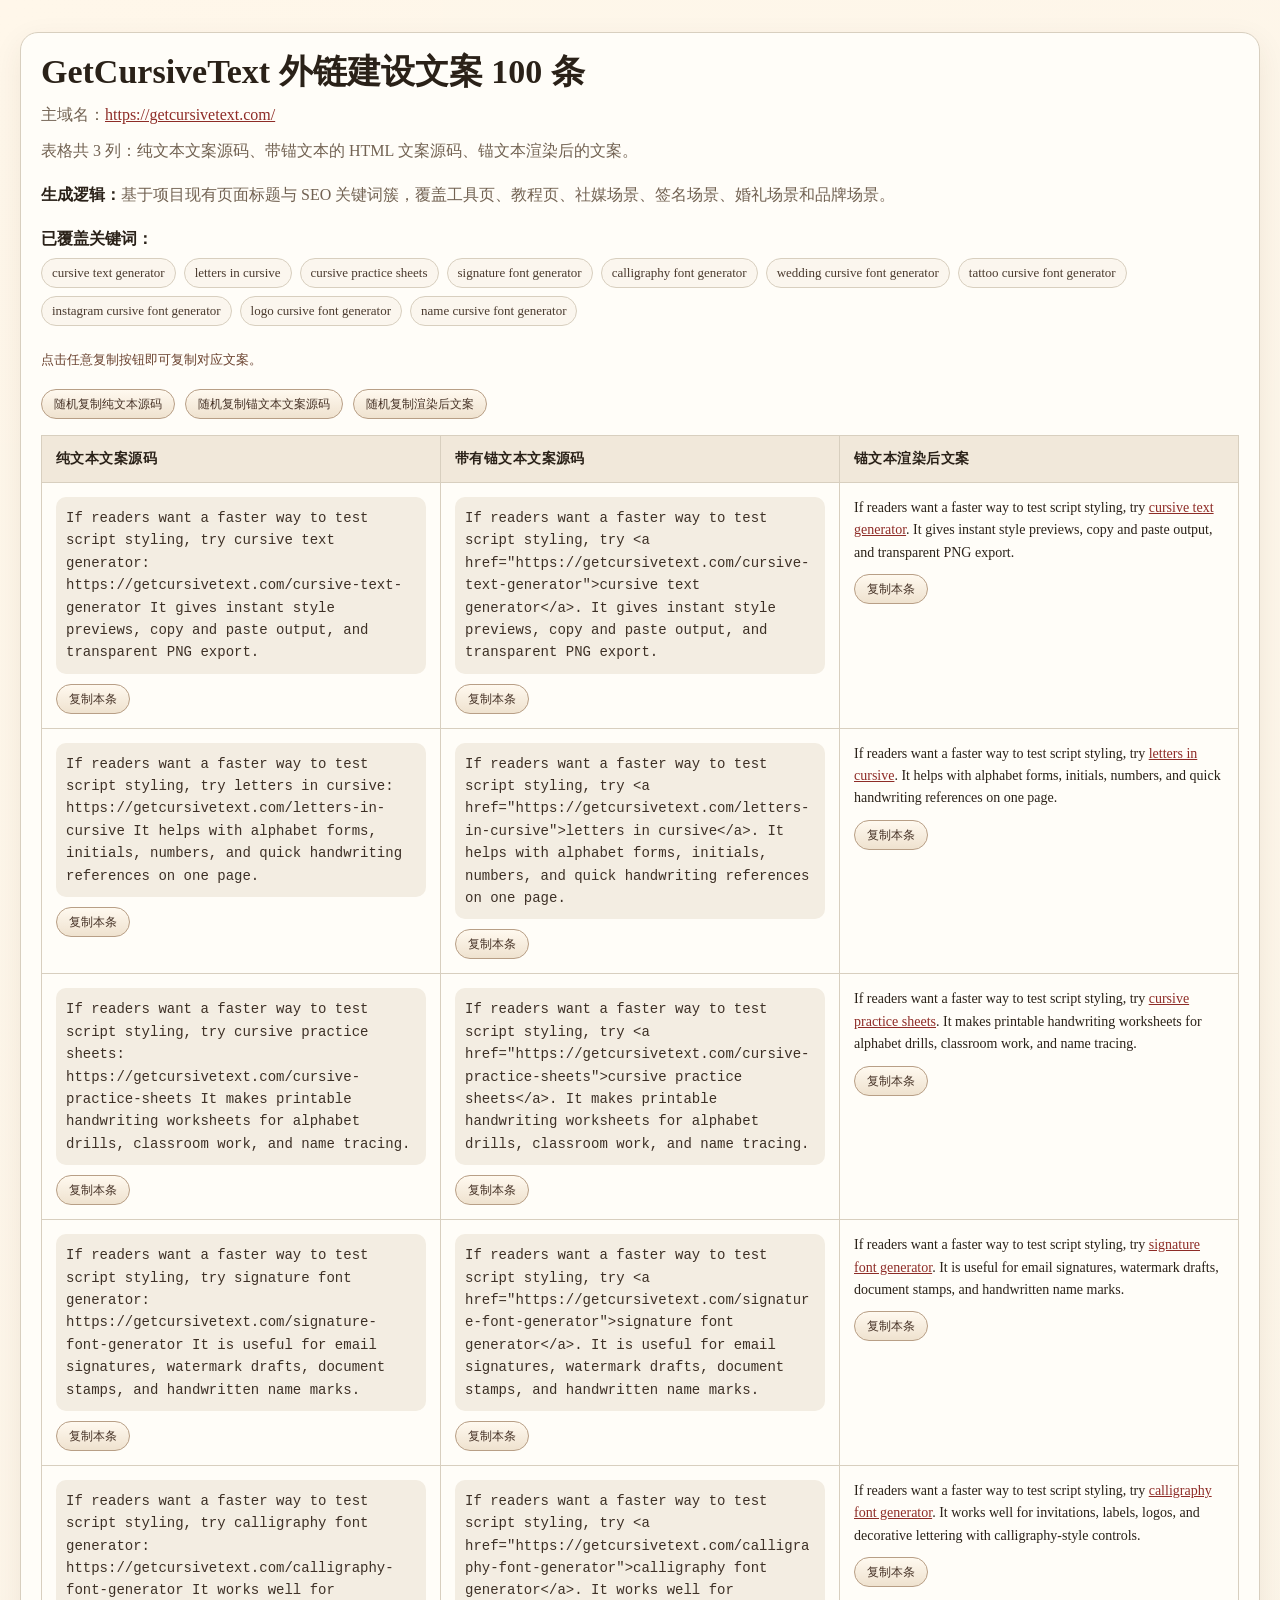
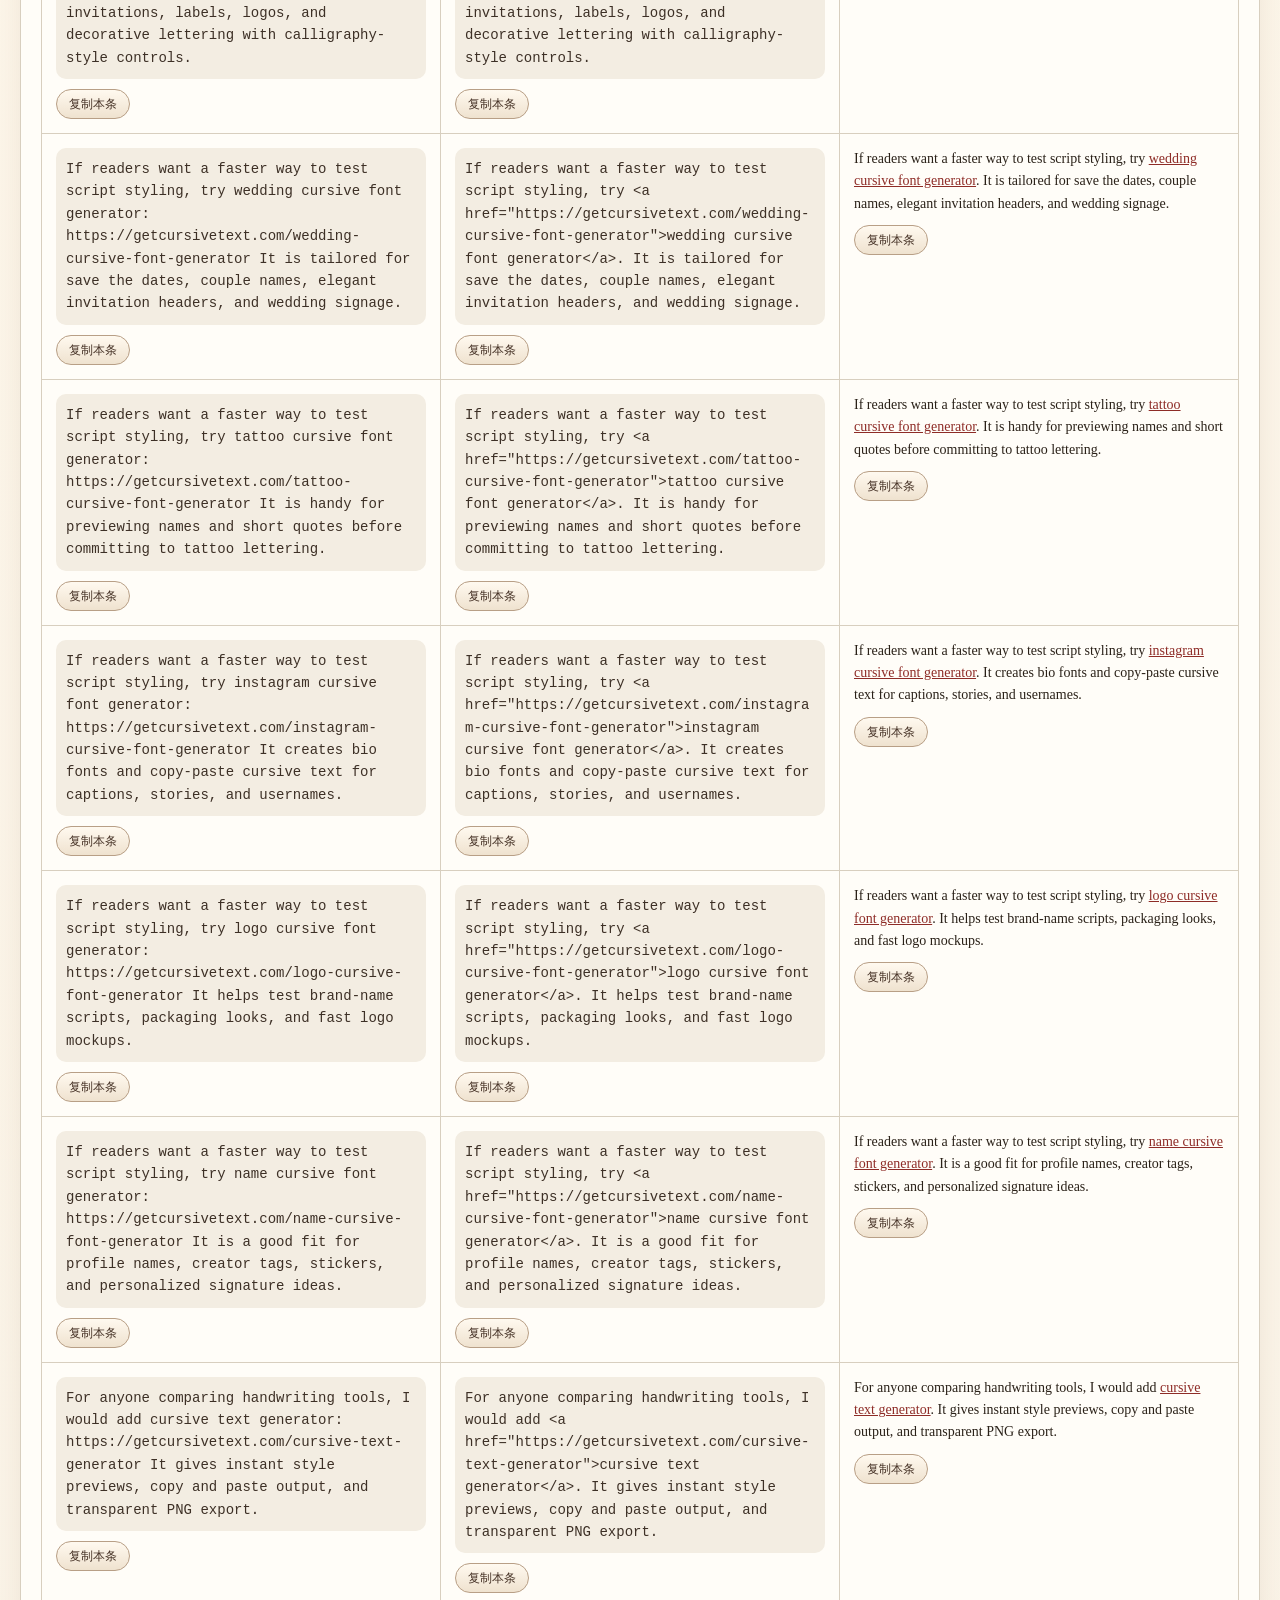
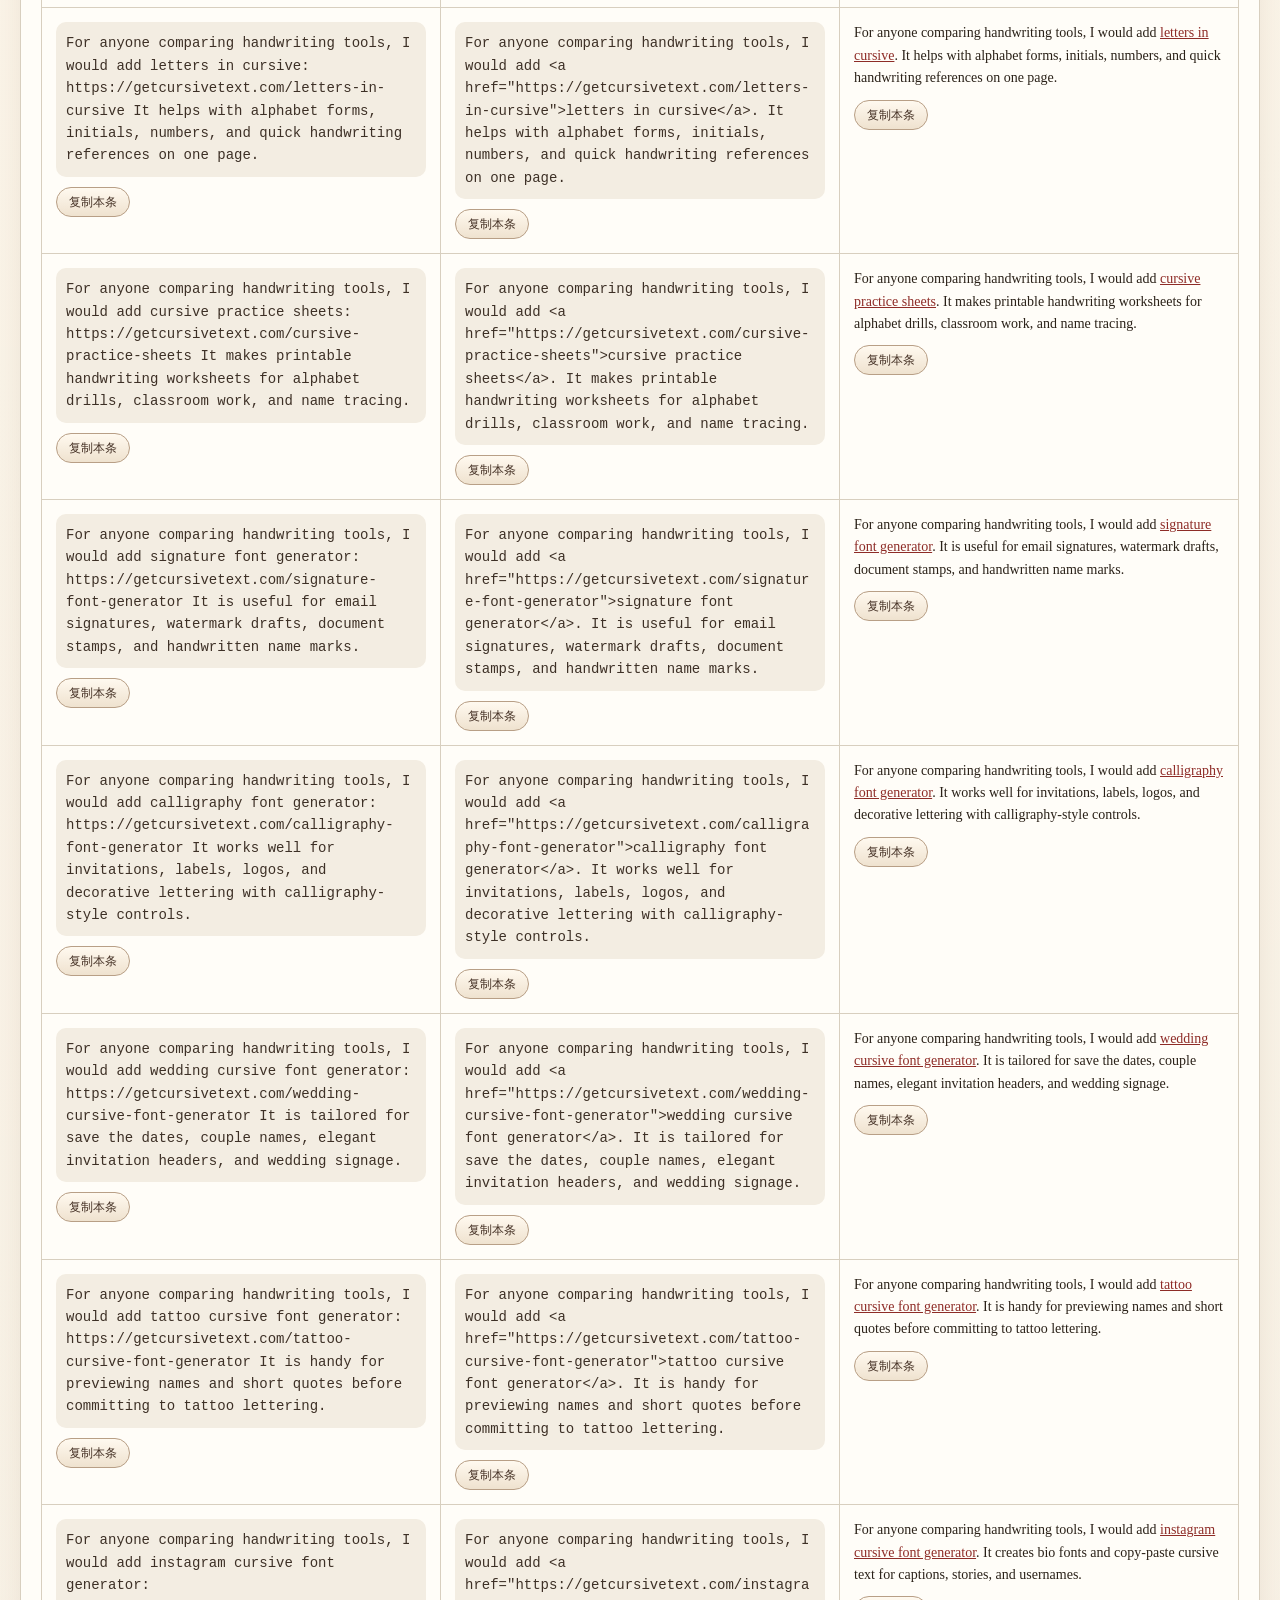
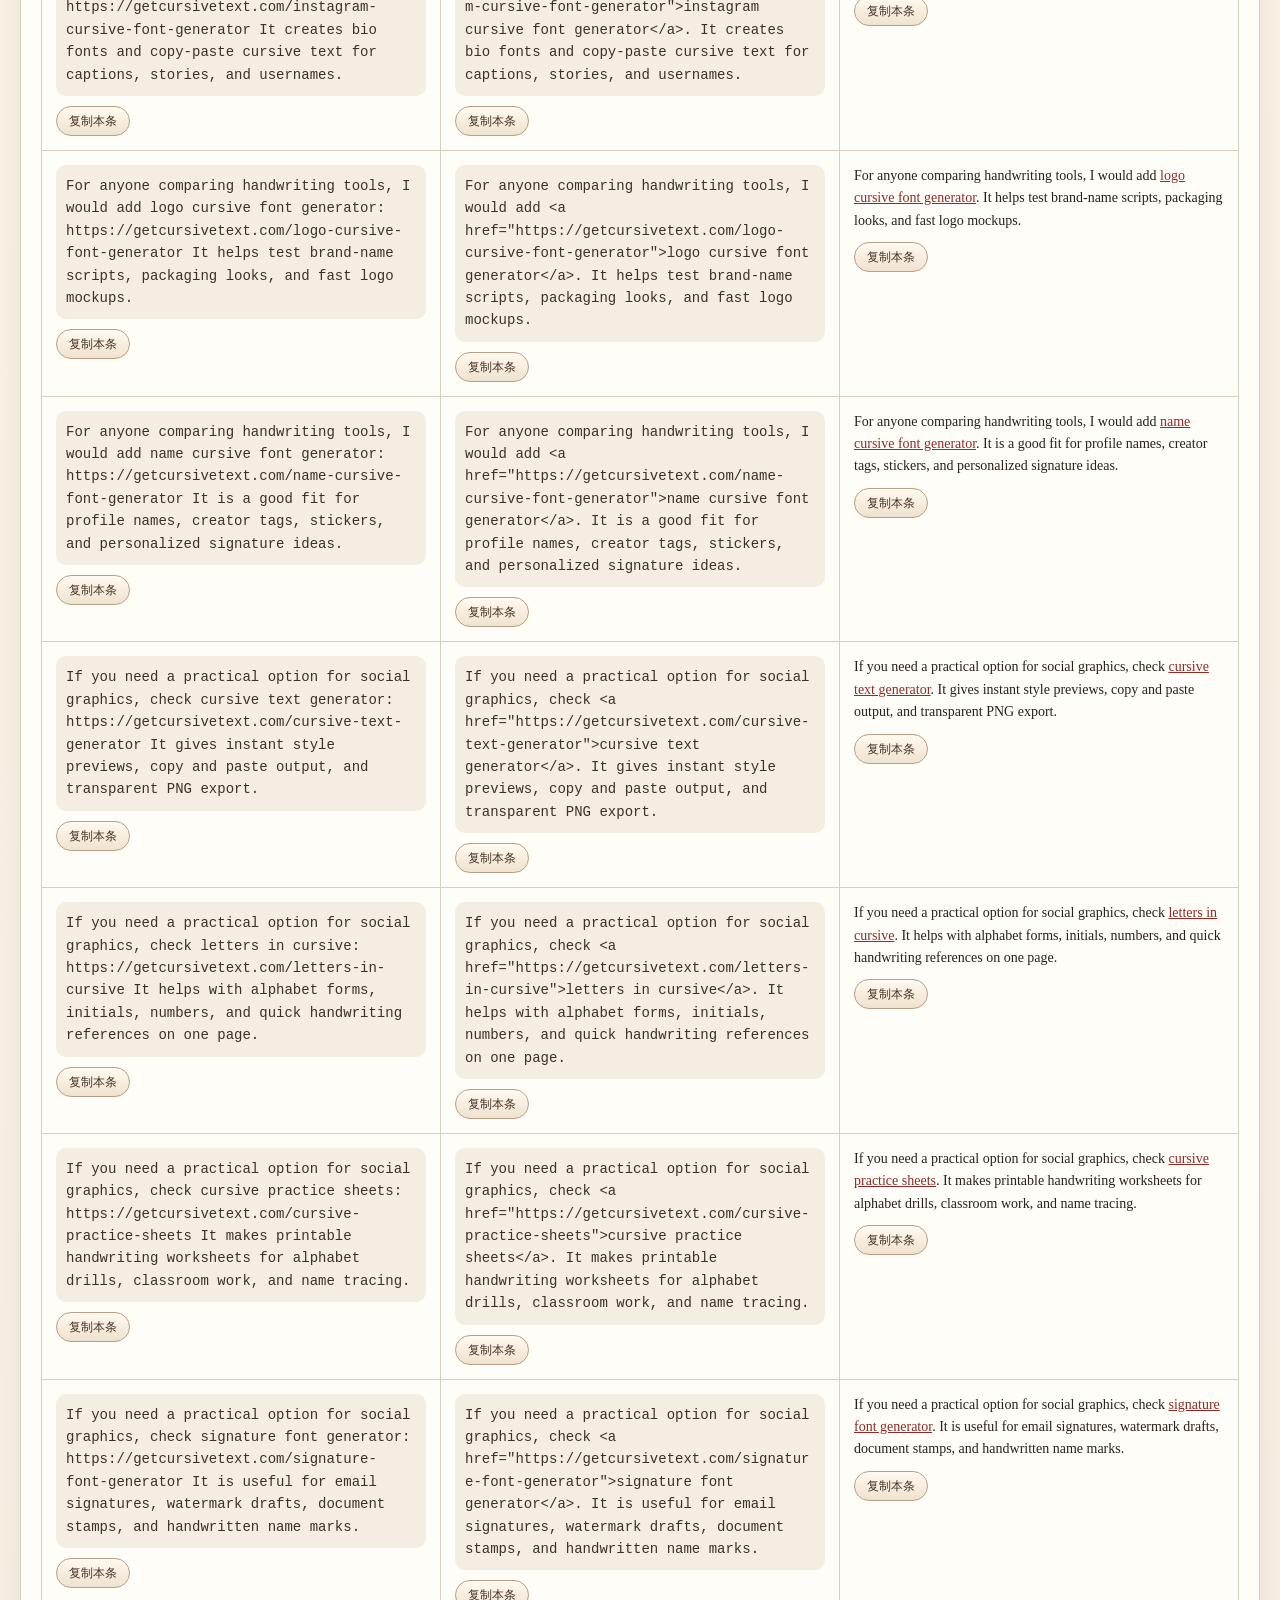
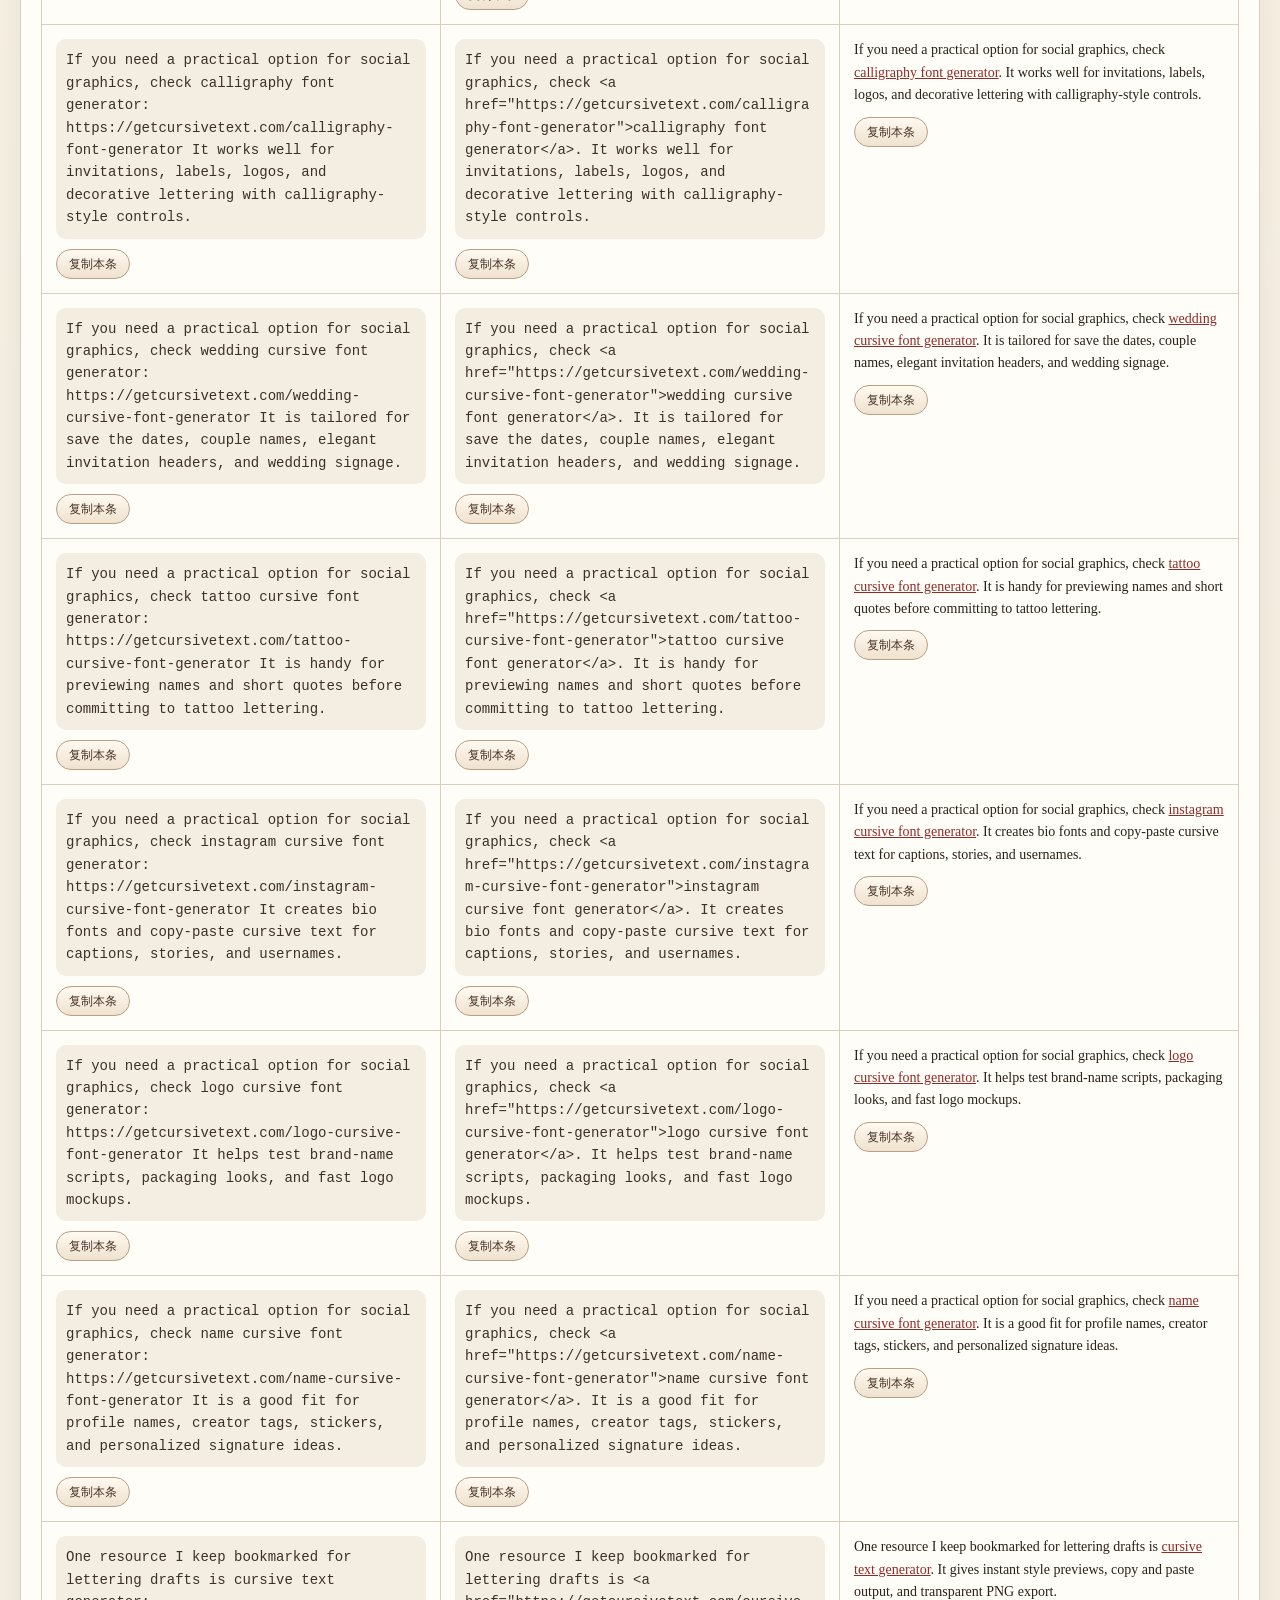
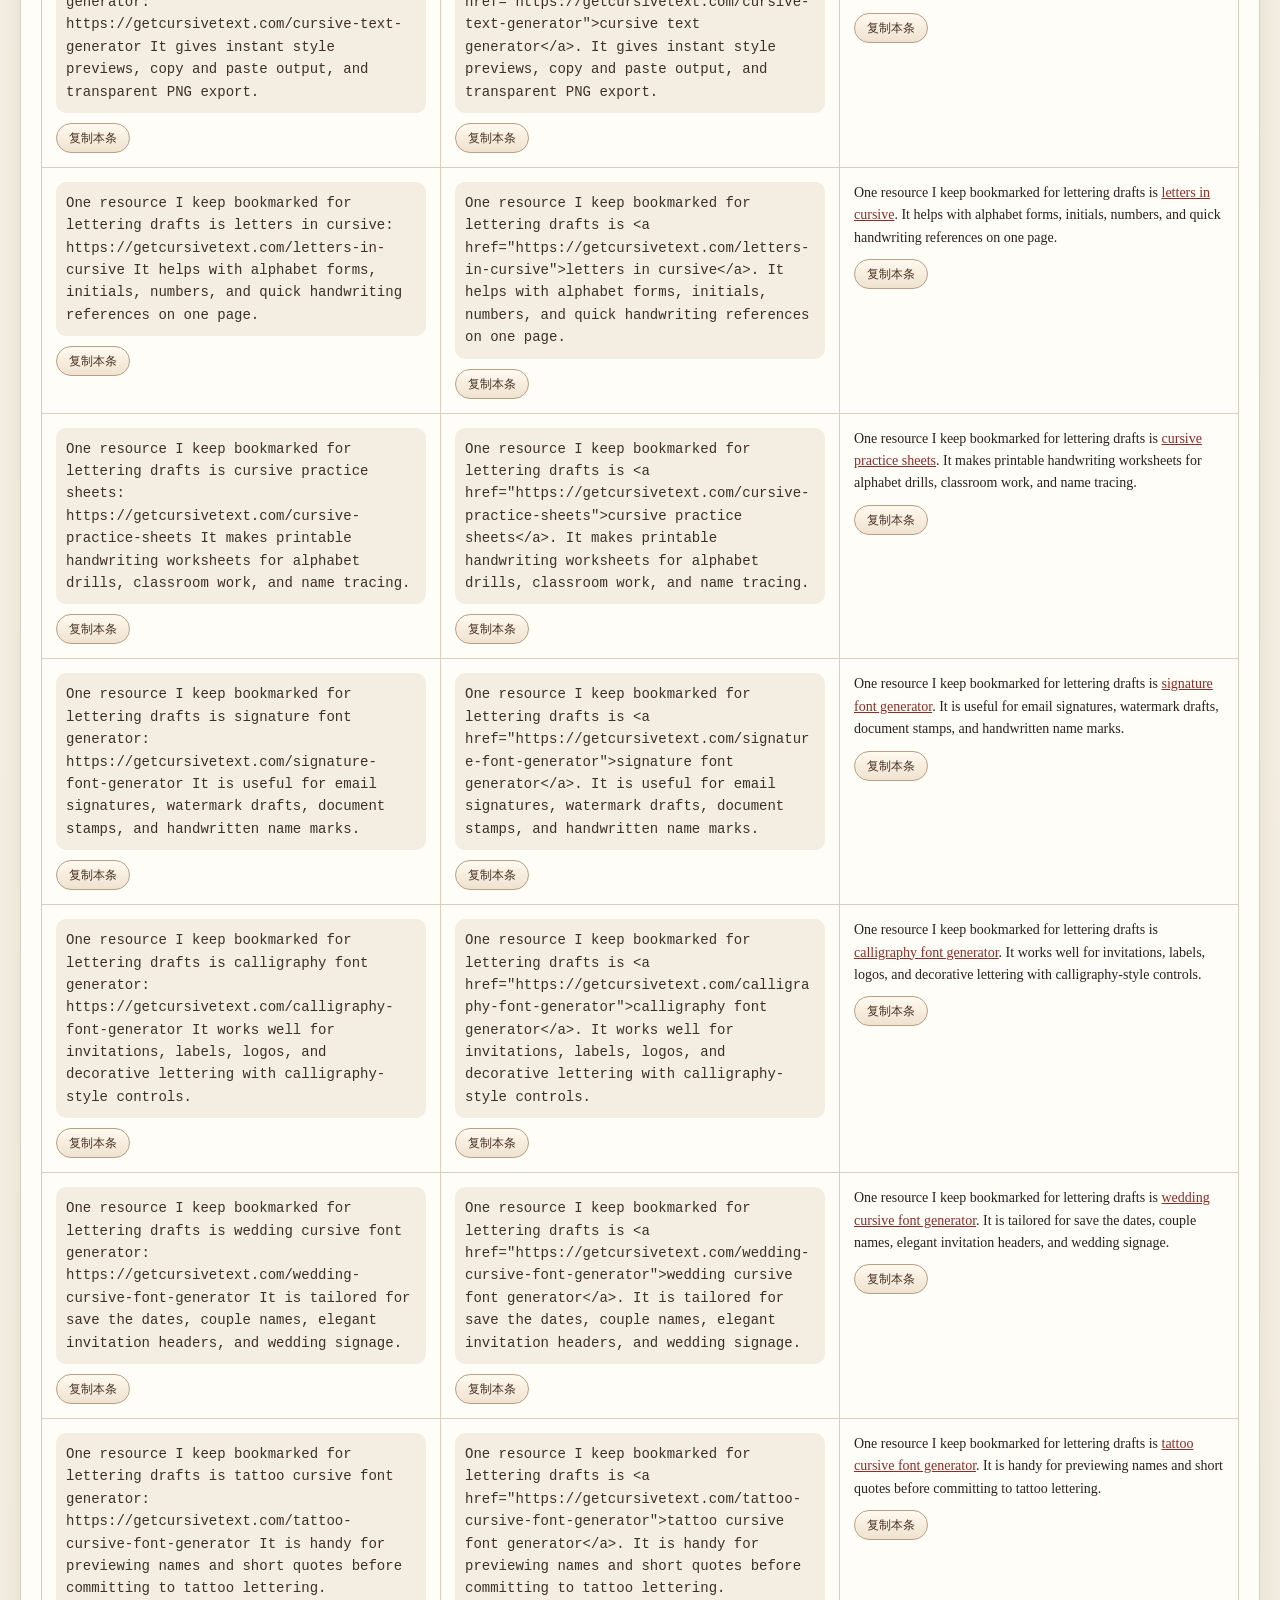
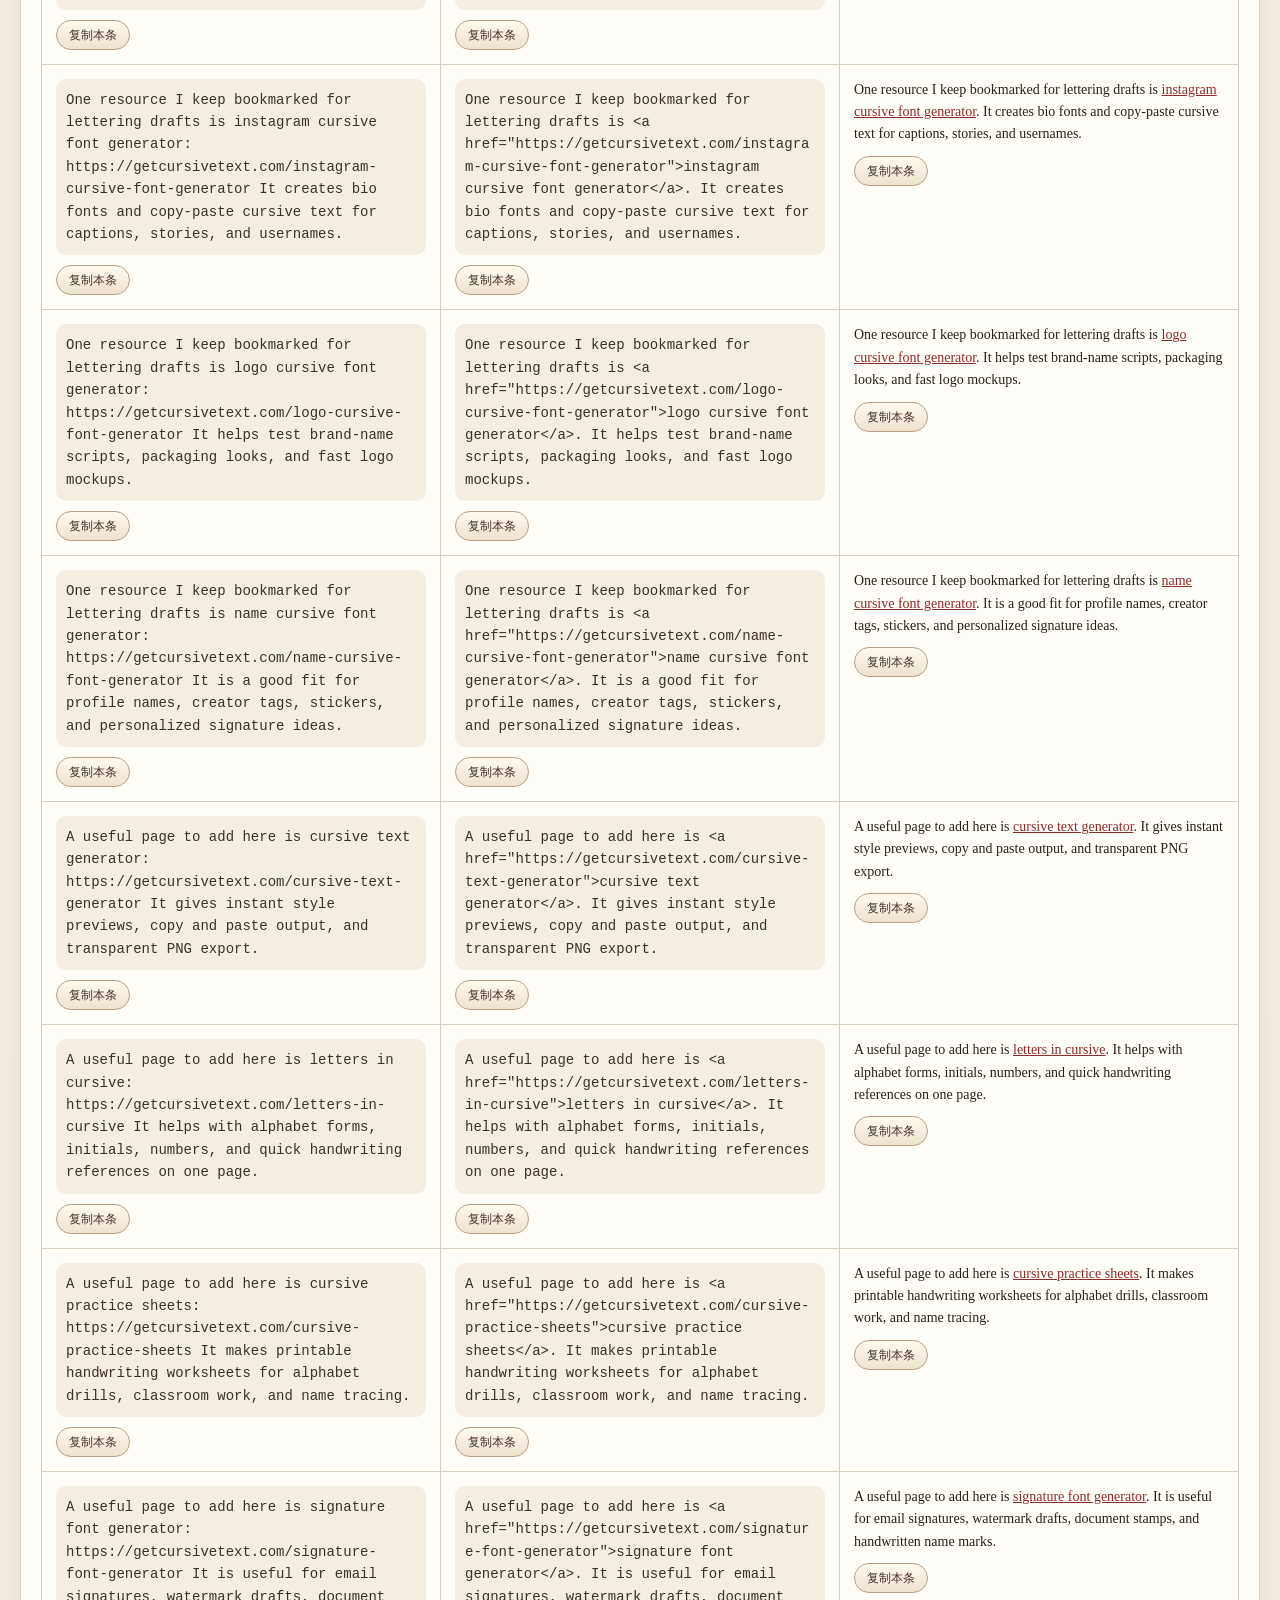
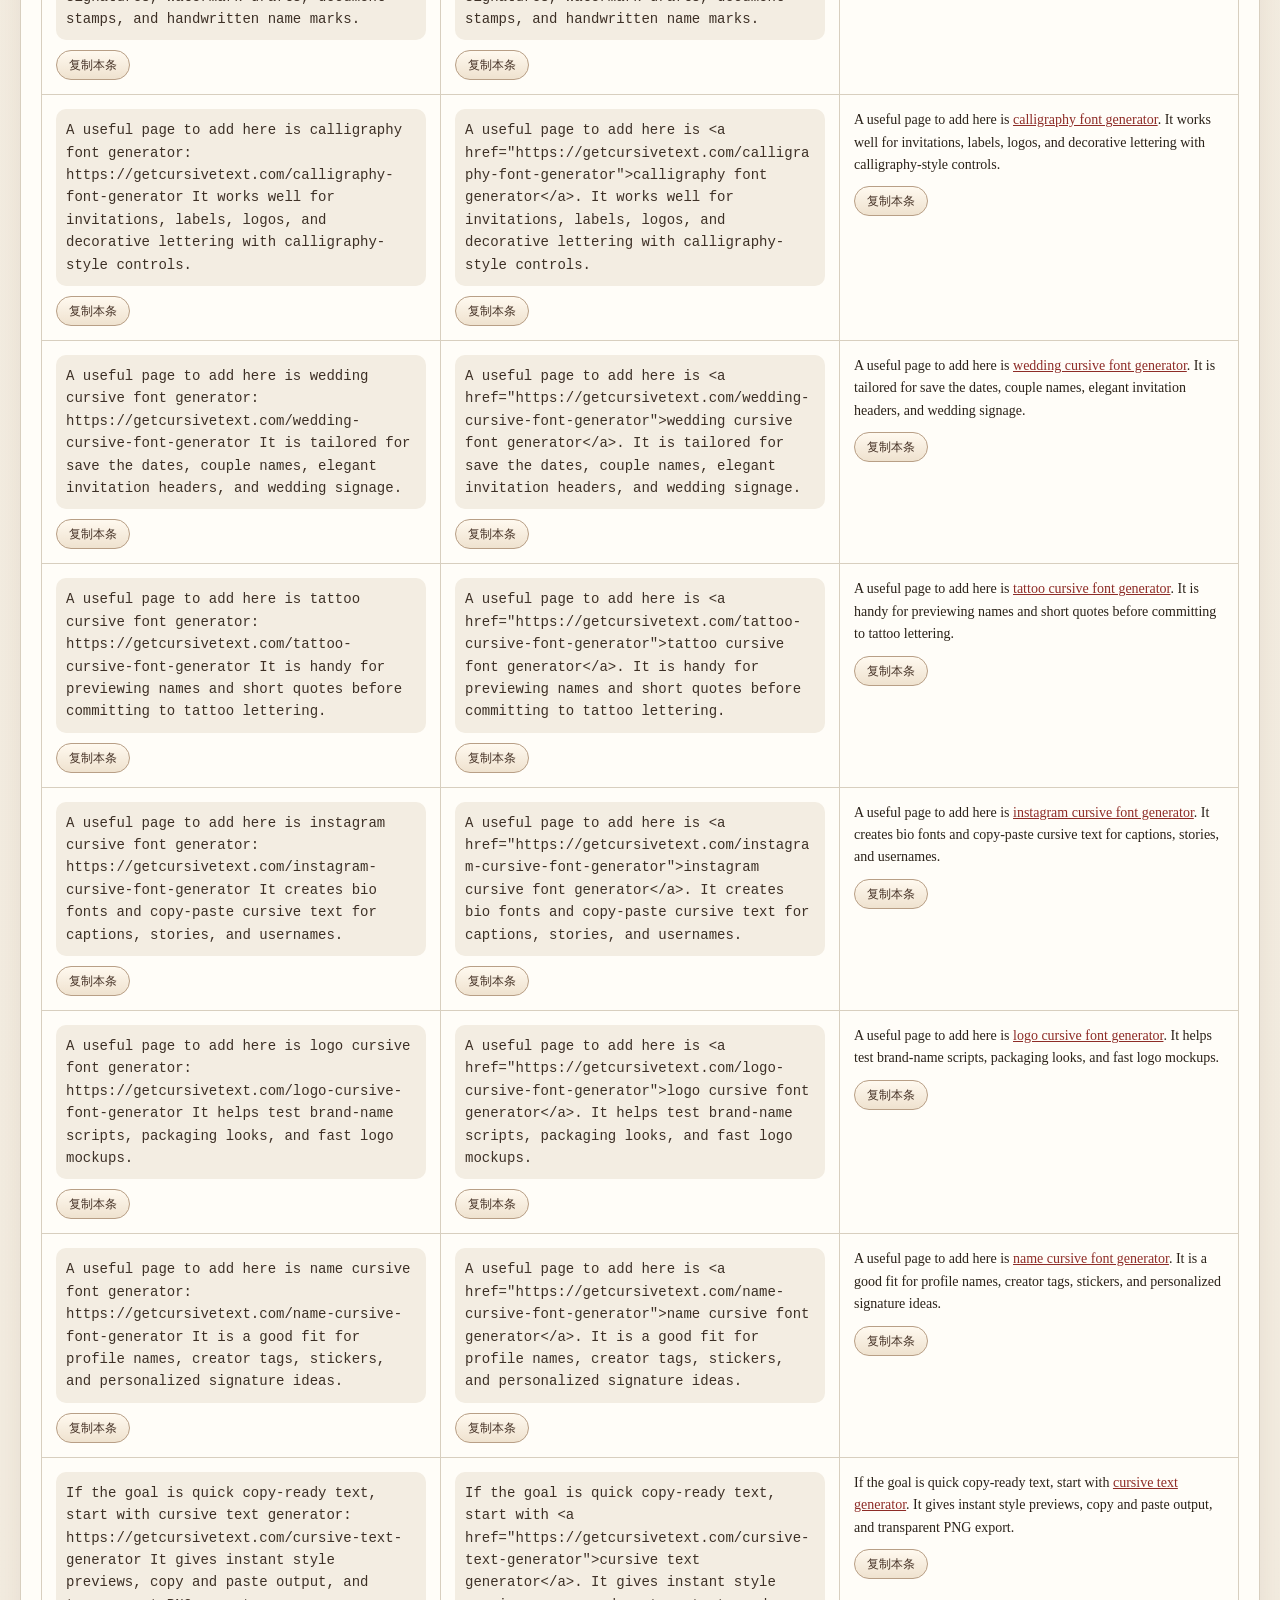
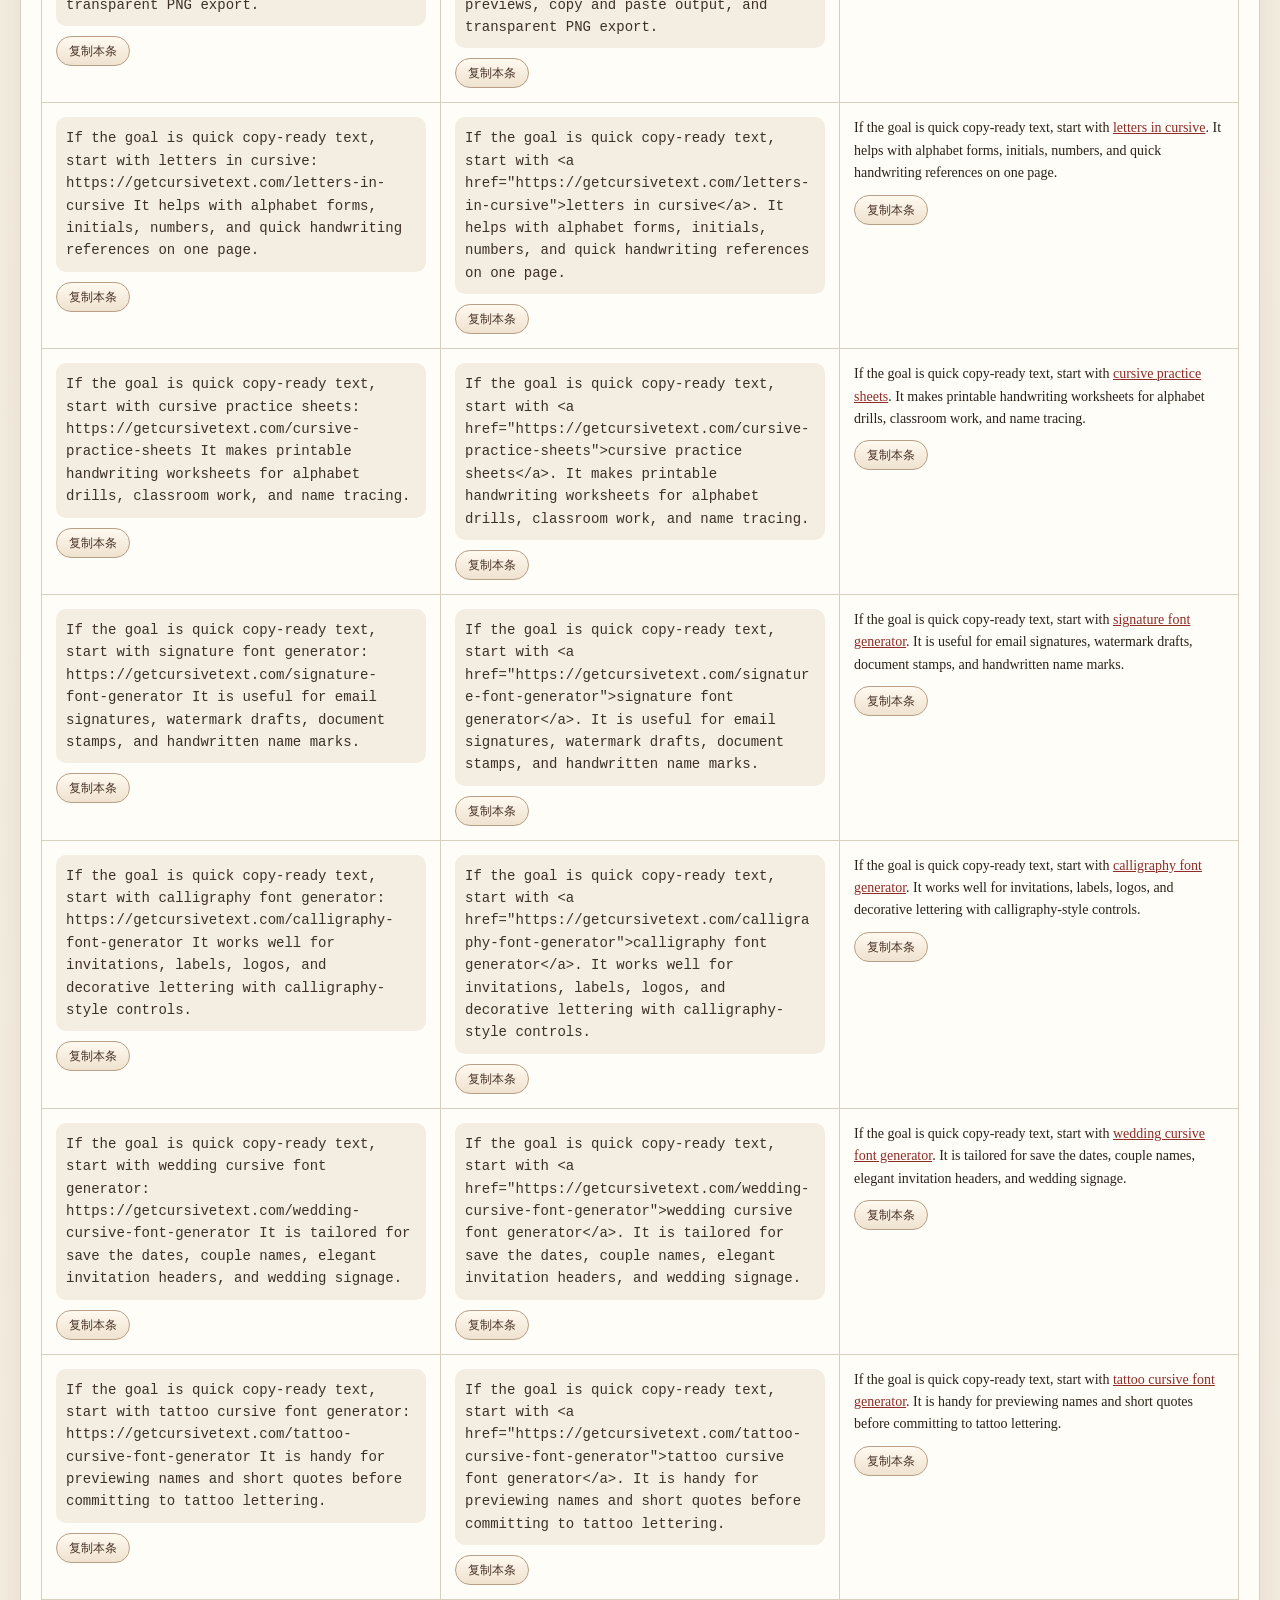
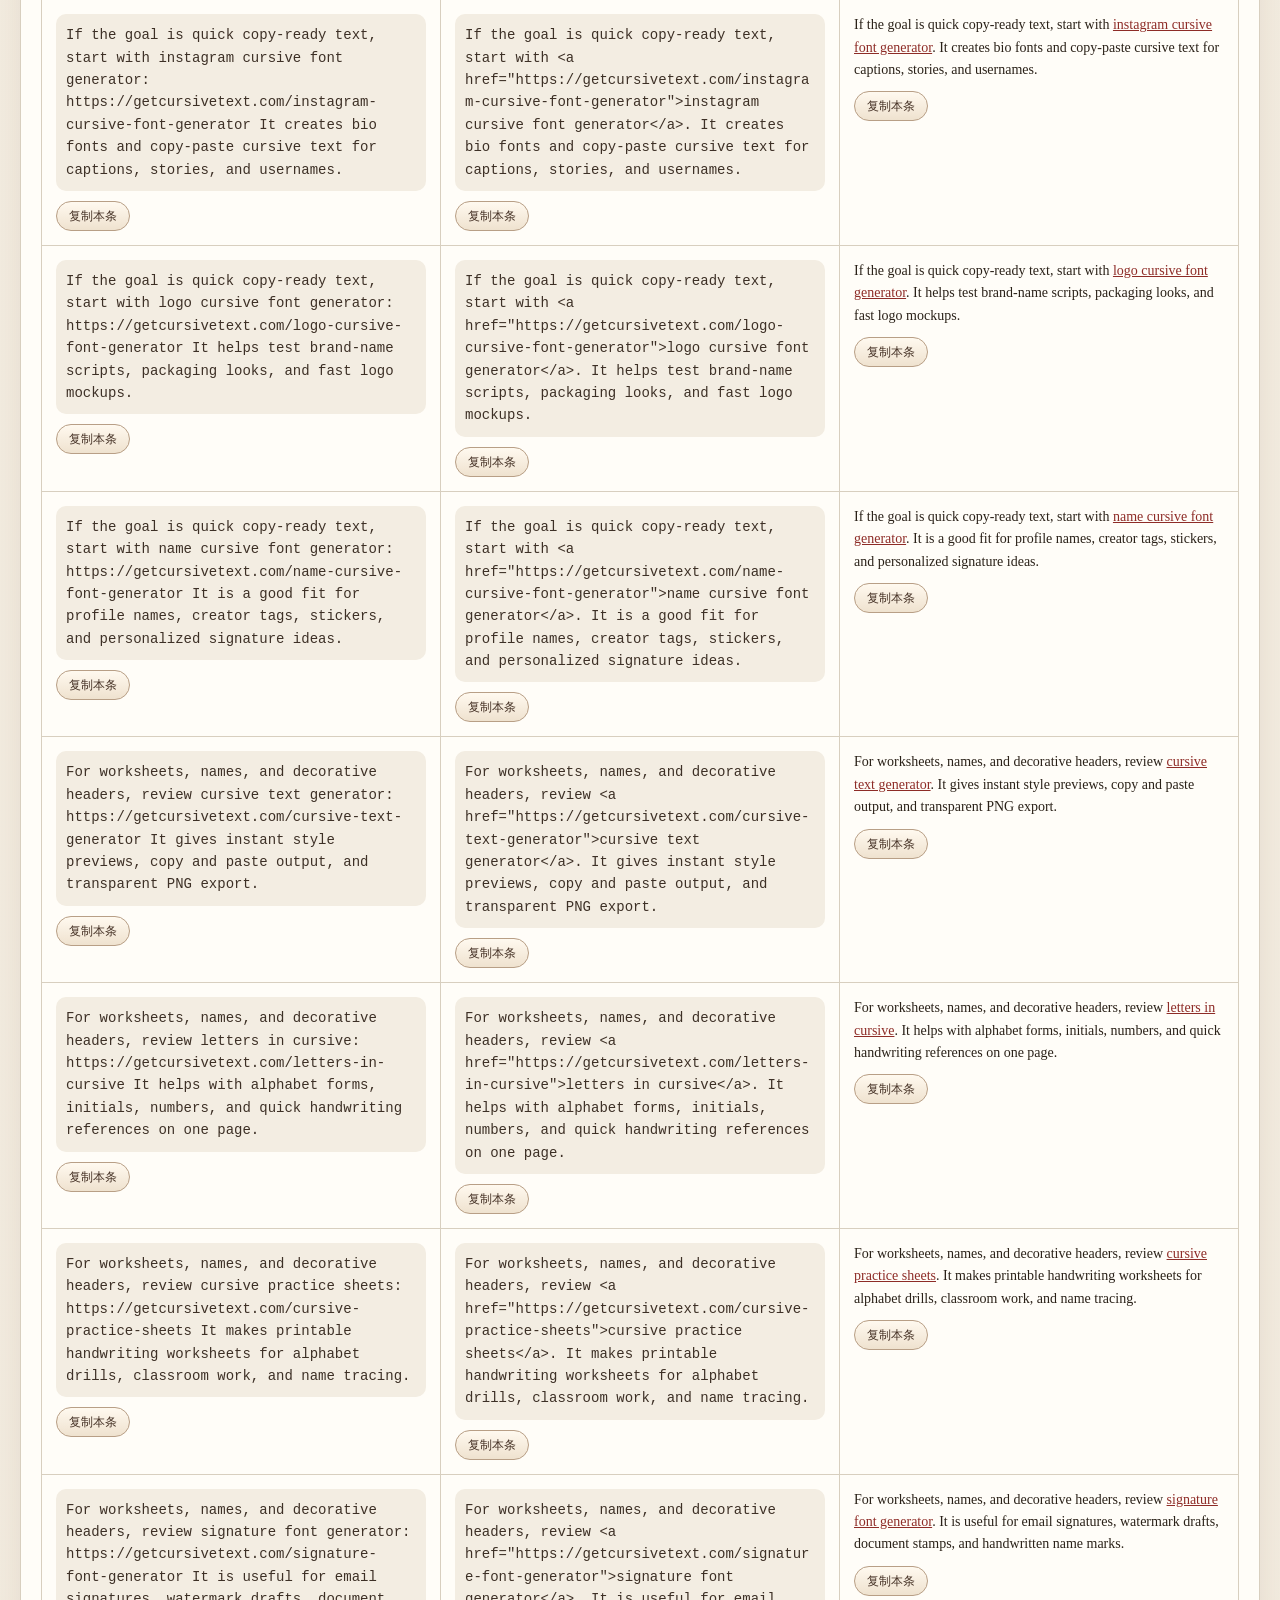
==== index.html @ 2582cd05 "feat: add backlink copy page" ====
<!DOCTYPE html>
<html lang="zh-CN">
  <head>
    <meta charset="UTF-8" />
    <meta name="viewport" content="width=device-width, initial-scale=1.0" />
    <title>GetCursiveText Backlink Copy 100</title>
    <style>
      :root {
        color-scheme: light;
        --bg: #f5f1e8;
        --panel: #fffdf8;
        --line: #d8cfbf;
        --text: #2a2118;
        --muted: #726252;
        --link: #8e2c27;
        --code-bg: #f3ede2;
      }

      * {
        box-sizing: border-box;
      }

      body {
        margin: 0;
        font-family: "Georgia", "Times New Roman", serif;
        background:
          radial-gradient(circle at top left, #fff7ea 0, transparent 28%),
          linear-gradient(180deg, #f7f1e6 0%, #efe7da 100%);
        color: var(--text);
      }

      main {
        max-width: 1600px;
        margin: 0 auto;
        padding: 32px 20px 48px;
      }

      h1 {
        margin: 0 0 12px;
        font-size: 34px;
        line-height: 1.1;
      }

      p {
        margin: 0 0 10px;
        color: var(--muted);
        line-height: 1.6;
      }

      .panel {
        background: var(--panel);
        border: 1px solid var(--line);
        border-radius: 18px;
        padding: 20px;
        box-shadow: 0 10px 30px rgba(73, 53, 31, 0.08);
      }

      .meta {
        margin: 18px 0 24px;
        display: grid;
        gap: 12px;
      }

      .meta strong {
        color: var(--text);
      }

      .table-wrap {
        overflow: auto;
      }

      .toolbar {
        display: flex;
        flex-wrap: wrap;
        gap: 10px;
        margin: 18px 0 16px;
      }

      table {
        width: 100%;
        border-collapse: collapse;
        table-layout: fixed;
      }

      th,
      td {
        vertical-align: top;
        border: 1px solid var(--line);
        padding: 14px;
      }

      th {
        position: sticky;
        top: 0;
        background: #f1e8da;
        text-align: left;
        font-size: 14px;
        letter-spacing: 0.03em;
      }

      td {
        background: rgba(255, 253, 248, 0.96);
        font-size: 14px;
        line-height: 1.6;
      }

      code {
        display: block;
        white-space: pre-wrap;
        word-break: break-word;
        font-family: "SFMono-Regular", "Consolas", monospace;
        background: var(--code-bg);
        padding: 10px;
        border-radius: 10px;
        color: #3d3026;
      }

      a {
        color: var(--link);
      }

      .keywords {
        display: flex;
        flex-wrap: wrap;
        gap: 8px;
        margin-top: 8px;
      }

      .keywords span {
        display: inline-block;
        padding: 6px 10px;
        border-radius: 999px;
        border: 1px solid var(--line);
        background: #fbf6ee;
        color: #4a3a2e;
        font-size: 13px;
      }

      .copy-btn {
        appearance: none;
        border: 1px solid #b89f86;
        background: linear-gradient(180deg, #fff9ef 0%, #efe2cf 100%);
        color: #463226;
        border-radius: 999px;
        padding: 8px 12px;
        font-size: 12px;
        line-height: 1;
        cursor: pointer;
      }

      .copy-btn:hover {
        border-color: #8e2c27;
        color: #8e2c27;
      }

      .cell-actions {
        margin-top: 10px;
      }

      .status {
        margin: 0 0 14px;
        min-height: 20px;
        color: #6b4330;
        font-size: 13px;
      }
    </style>
  </head>
  <body>
    <main>
      <section class="panel">
        <h1>GetCursiveText 外链建设文案 100 条</h1>
        <p>主域名：<a href="https://getcursivetext.com/">https://getcursivetext.com/</a></p>
        <p>表格共 3 列：纯文本文案源码、带锚文本的 HTML 文案源码、锚文本渲染后的文案。</p>
        <div class="meta">
          <p><strong>生成逻辑：</strong>基于项目现有页面标题与 SEO 关键词簇，覆盖工具页、教程页、社媒场景、签名场景、婚礼场景和品牌场景。</p>
          <div>
            <strong>已覆盖关键词：</strong>
            <div class="keywords">
              <span>cursive text generator</span>
              <span>letters in cursive</span>
              <span>cursive practice sheets</span>
              <span>signature font generator</span>
              <span>calligraphy font generator</span>
              <span>wedding cursive font generator</span>
              <span>tattoo cursive font generator</span>
              <span>instagram cursive font generator</span>
              <span>logo cursive font generator</span>
              <span>name cursive font generator</span>
            </div>
          </div>
        </div>
        <p class="status" id="status">点击任意复制按钮即可复制对应文案。</p>
        <div class="toolbar">
          <button class="copy-btn" type="button" data-random-column="plain">随机复制纯文本源码</button>
          <button class="copy-btn" type="button" data-random-column="anchor">随机复制锚文本文案源码</button>
          <button class="copy-btn" type="button" data-random-column="rendered">随机复制渲染后文案</button>
        </div>

        <div class="table-wrap">
          <table>
            <thead>
              <tr>
                <th>纯文本文案源码</th>
                <th>带有锚文本文案源码</th>
                <th>锚文本渲染后文案</th>
              </tr>
            </thead>
            <tbody id="rows"></tbody>
          </table>
        </div>
      </section>
    </main>

    <script>
      const leads = [
        "If readers want a faster way to test script styling, try",
        "For anyone comparing handwriting tools, I would add",
        "If you need a practical option for social graphics, check",
        "One resource I keep bookmarked for lettering drafts is",
        "A useful page to add here is",
        "If the goal is quick copy-ready text, start with",
        "For worksheets, names, and decorative headers, review",
        "When I need to check readability before final design, I use",
        "This is also worth mentioning for people who want editable text and image export:",
        "For creators testing script styles across use cases, see"
      ];

      const keywords = [
        {
          anchor: "cursive text generator",
          url: "https://getcursivetext.com/cursive-text-generator",
          benefit: "It gives instant style previews, copy and paste output, and transparent PNG export."
        },
        {
          anchor: "letters in cursive",
          url: "https://getcursivetext.com/letters-in-cursive",
          benefit: "It helps with alphabet forms, initials, numbers, and quick handwriting references on one page."
        },
        {
          anchor: "cursive practice sheets",
          url: "https://getcursivetext.com/cursive-practice-sheets",
          benefit: "It makes printable handwriting worksheets for alphabet drills, classroom work, and name tracing."
        },
        {
          anchor: "signature font generator",
          url: "https://getcursivetext.com/signature-font-generator",
          benefit: "It is useful for email signatures, watermark drafts, document stamps, and handwritten name marks."
        },
        {
          anchor: "calligraphy font generator",
          url: "https://getcursivetext.com/calligraphy-font-generator",
          benefit: "It works well for invitations, labels, logos, and decorative lettering with calligraphy-style controls."
        },
        {
          anchor: "wedding cursive font generator",
          url: "https://getcursivetext.com/wedding-cursive-font-generator",
          benefit: "It is tailored for save the dates, couple names, elegant invitation headers, and wedding signage."
        },
        {
          anchor: "tattoo cursive font generator",
          url: "https://getcursivetext.com/tattoo-cursive-font-generator",
          benefit: "It is handy for previewing names and short quotes before committing to tattoo lettering."
        },
        {
          anchor: "instagram cursive font generator",
          url: "https://getcursivetext.com/instagram-cursive-font-generator",
          benefit: "It creates bio fonts and copy-paste cursive text for captions, stories, and usernames."
        },
        {
          anchor: "logo cursive font generator",
          url: "https://getcursivetext.com/logo-cursive-font-generator",
          benefit: "It helps test brand-name scripts, packaging looks, and fast logo mockups."
        },
        {
          anchor: "name cursive font generator",
          url: "https://getcursivetext.com/name-cursive-font-generator",
          benefit: "It is a good fit for profile names, creator tags, stickers, and personalized signature ideas."
        }
      ];

      const rows = document.getElementById("rows");
      const status = document.getElementById("status");
      const columnBuckets = {
        plain: [],
        anchor: [],
        rendered: []
      };

      function escapeHtml(value) {
        return value
          .replaceAll("&", "&amp;")
          .replaceAll("<", "&lt;")
          .replaceAll(">", "&gt;")
          .replaceAll('"', "&quot;");
      }

      async function copyText(text, label) {
        try {
          await navigator.clipboard.writeText(text);
          status.textContent = `已复制: ${label}`;
        } catch (error) {
          status.textContent = `复制失败，请手动复制。${label}`;
        }
      }

      for (const lead of leads) {
        for (const item of keywords) {
          const plain = `${lead} ${item.anchor}: ${item.url} ${item.benefit}`;
          const anchorSource = `${lead} <a href="${item.url}">${item.anchor}</a>. ${item.benefit}`;
          const renderedText = `${lead} ${item.anchor}. ${item.benefit}`;

          columnBuckets.plain.push(plain);
          columnBuckets.anchor.push(anchorSource);
          columnBuckets.rendered.push(renderedText);

          const tr = document.createElement("tr");
          tr.innerHTML = `
            <td>
              <code>${escapeHtml(plain)}</code>
              <div class="cell-actions">
                <button class="copy-btn" type="button" data-copy="${escapeHtml(plain)}" data-label="纯文本源码">复制本条</button>
              </div>
            </td>
            <td>
              <code>${escapeHtml(anchorSource)}</code>
              <div class="cell-actions">
                <button class="copy-btn" type="button" data-copy="${escapeHtml(anchorSource)}" data-label="锚文本文案源码">复制本条</button>
              </div>
            </td>
            <td>
              <div>${anchorSource}</div>
              <div class="cell-actions">
                <button class="copy-btn" type="button" data-copy="${escapeHtml(renderedText)}" data-label="渲染后文案">复制本条</button>
              </div>
            </td>
          `;
          rows.appendChild(tr);
        }
      }

      rows.addEventListener("click", async (event) => {
        const button = event.target.closest("[data-copy]");
        if (!button) {
          return;
        }

        await copyText(button.getAttribute("data-copy"), button.getAttribute("data-label"));
      });

      document.addEventListener("click", async (event) => {
        const button = event.target.closest("[data-random-column]");
        if (!button) {
          return;
        }

        const column = button.getAttribute("data-random-column");
        const bucket = columnBuckets[column];
        const randomText = bucket[Math.floor(Math.random() * bucket.length)];
        const labels = {
          plain: "随机纯文本源码",
          anchor: "随机锚文本文案源码",
          rendered: "随机渲染后文案"
        };

        await copyText(randomText, labels[column]);
      });
    </script>
  </body>
</html>
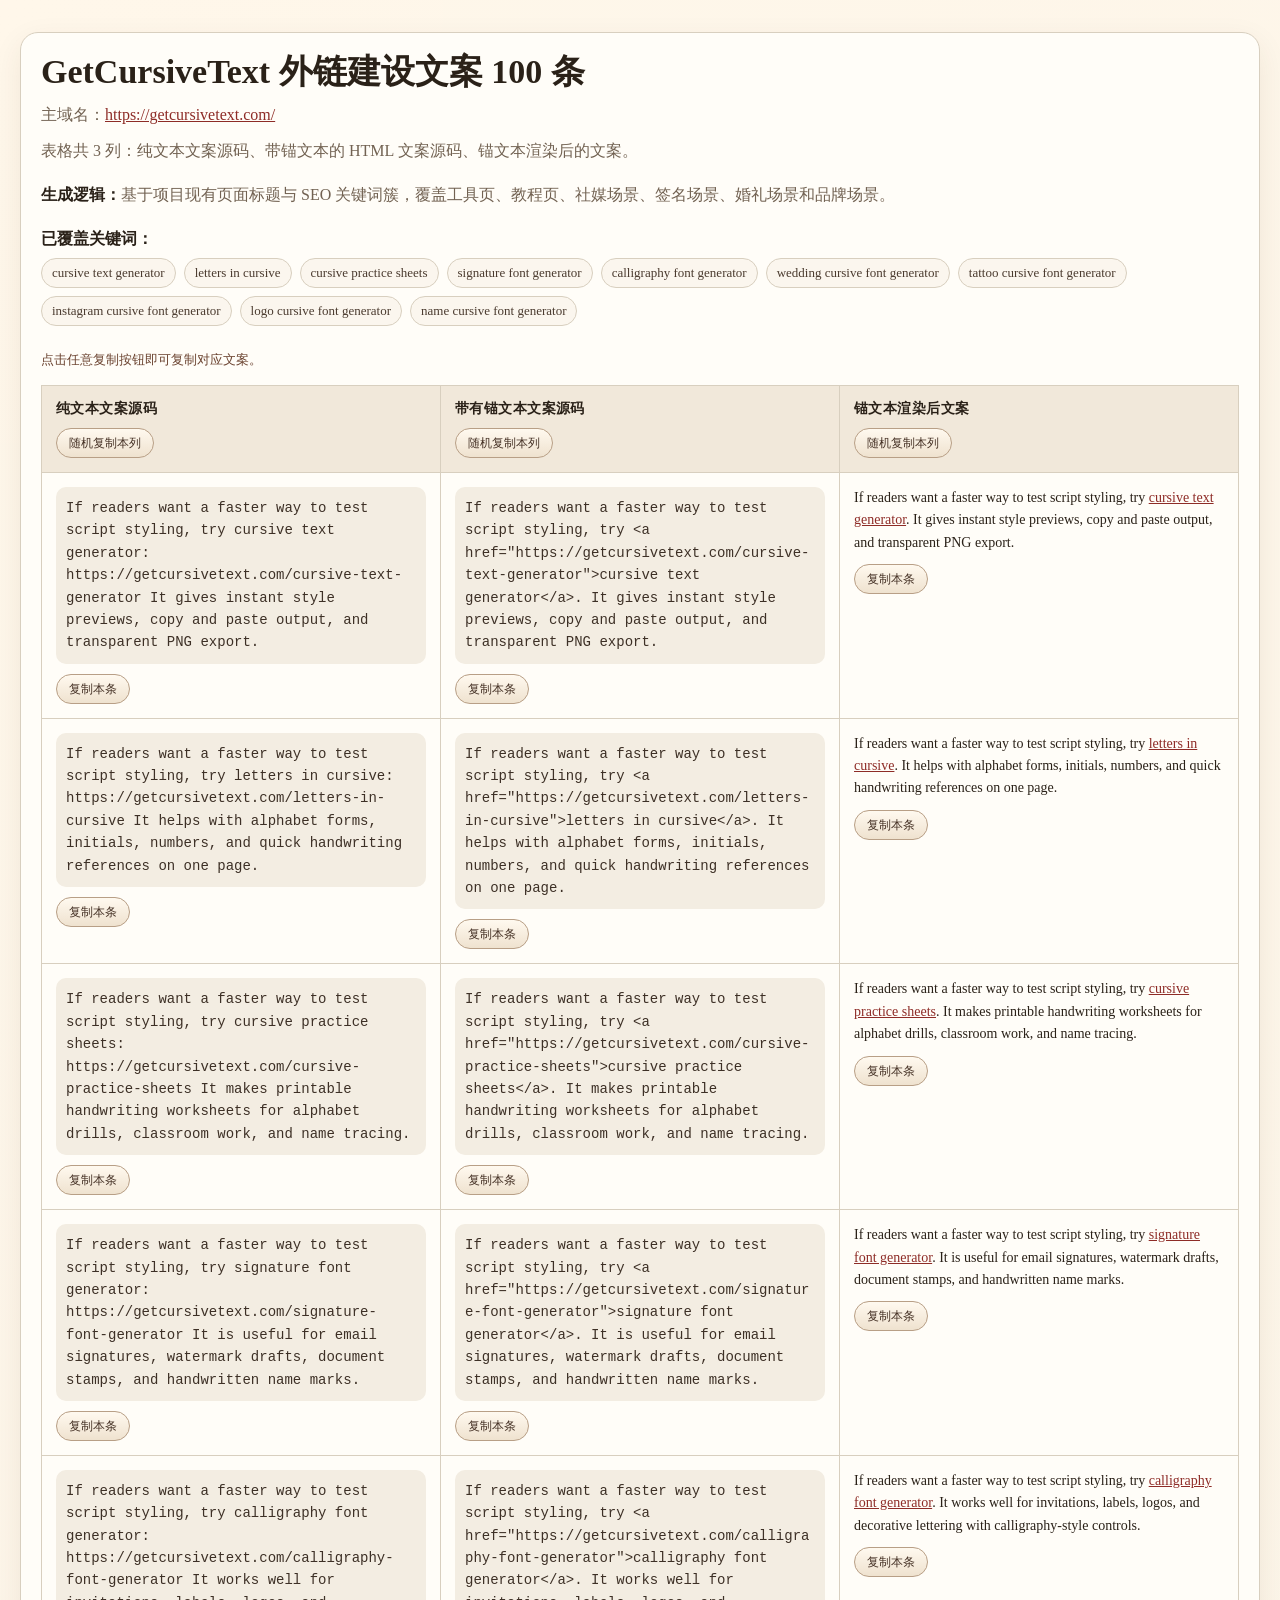
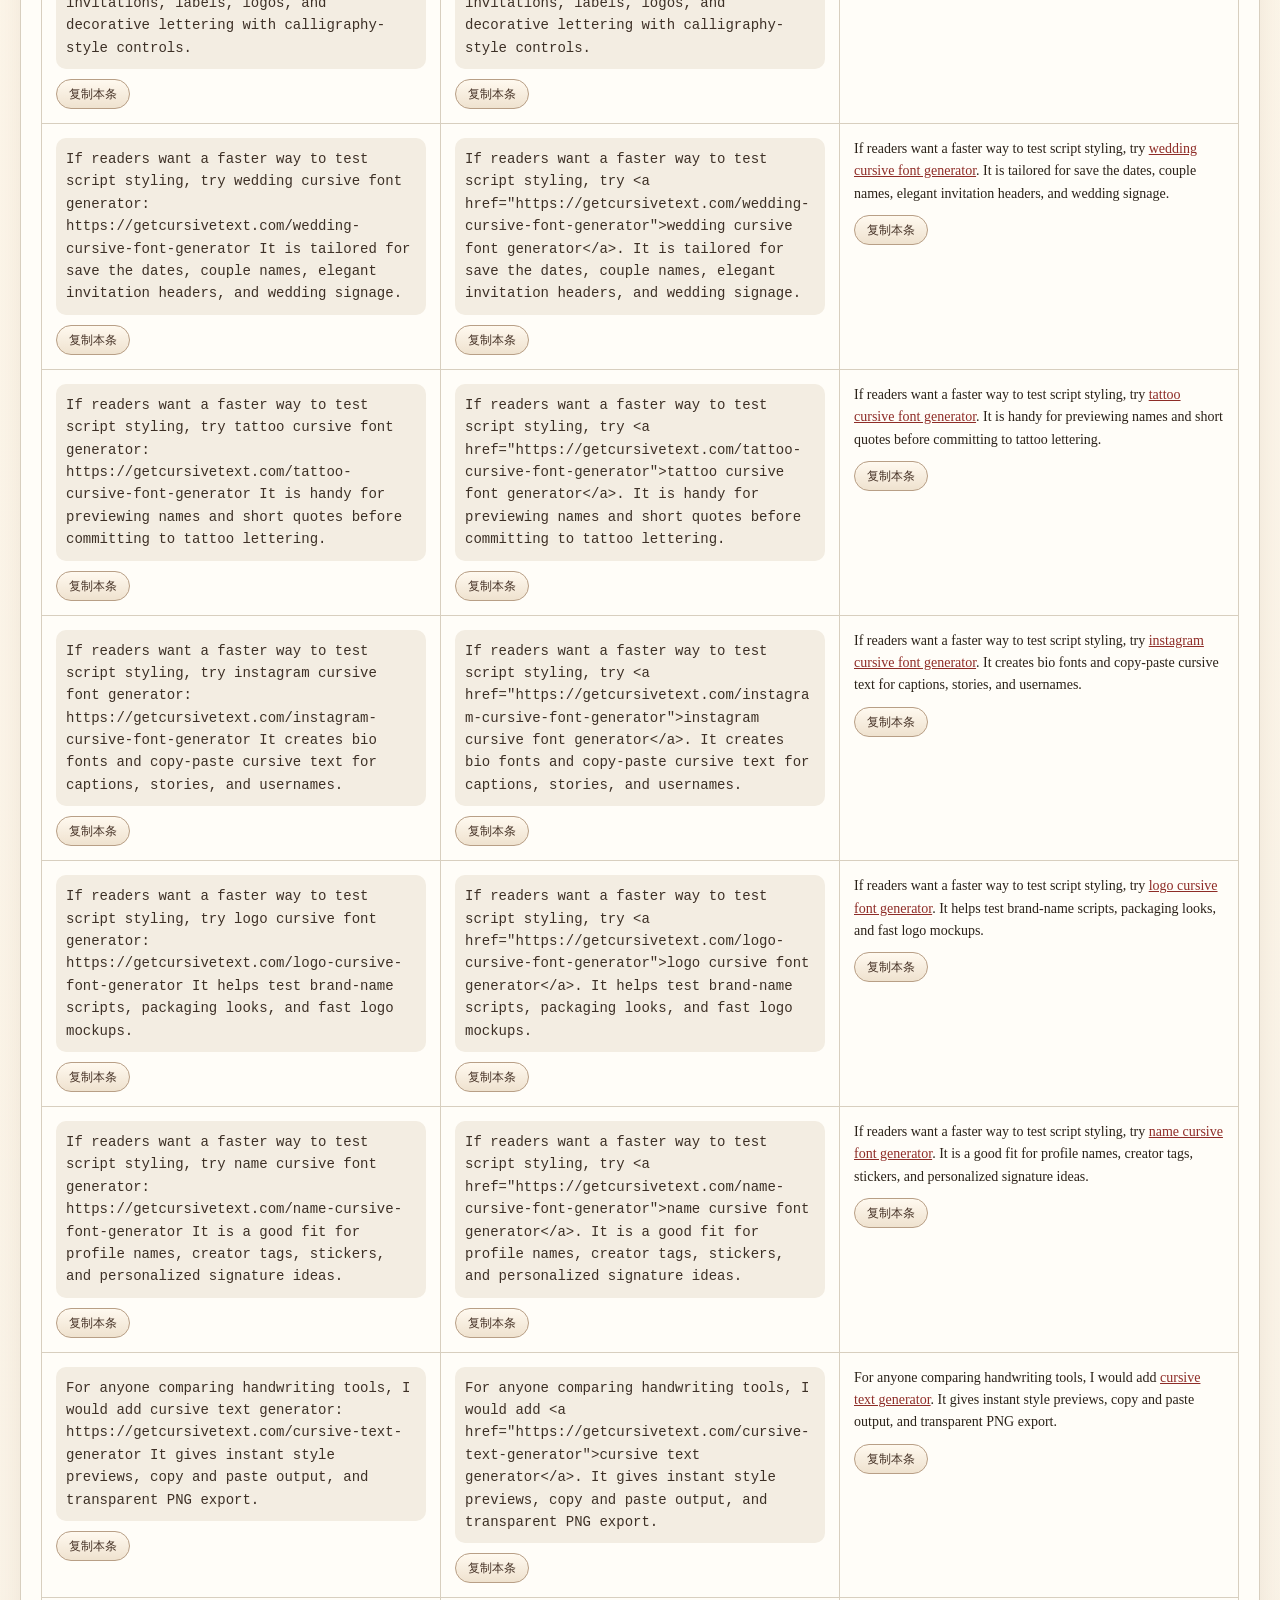
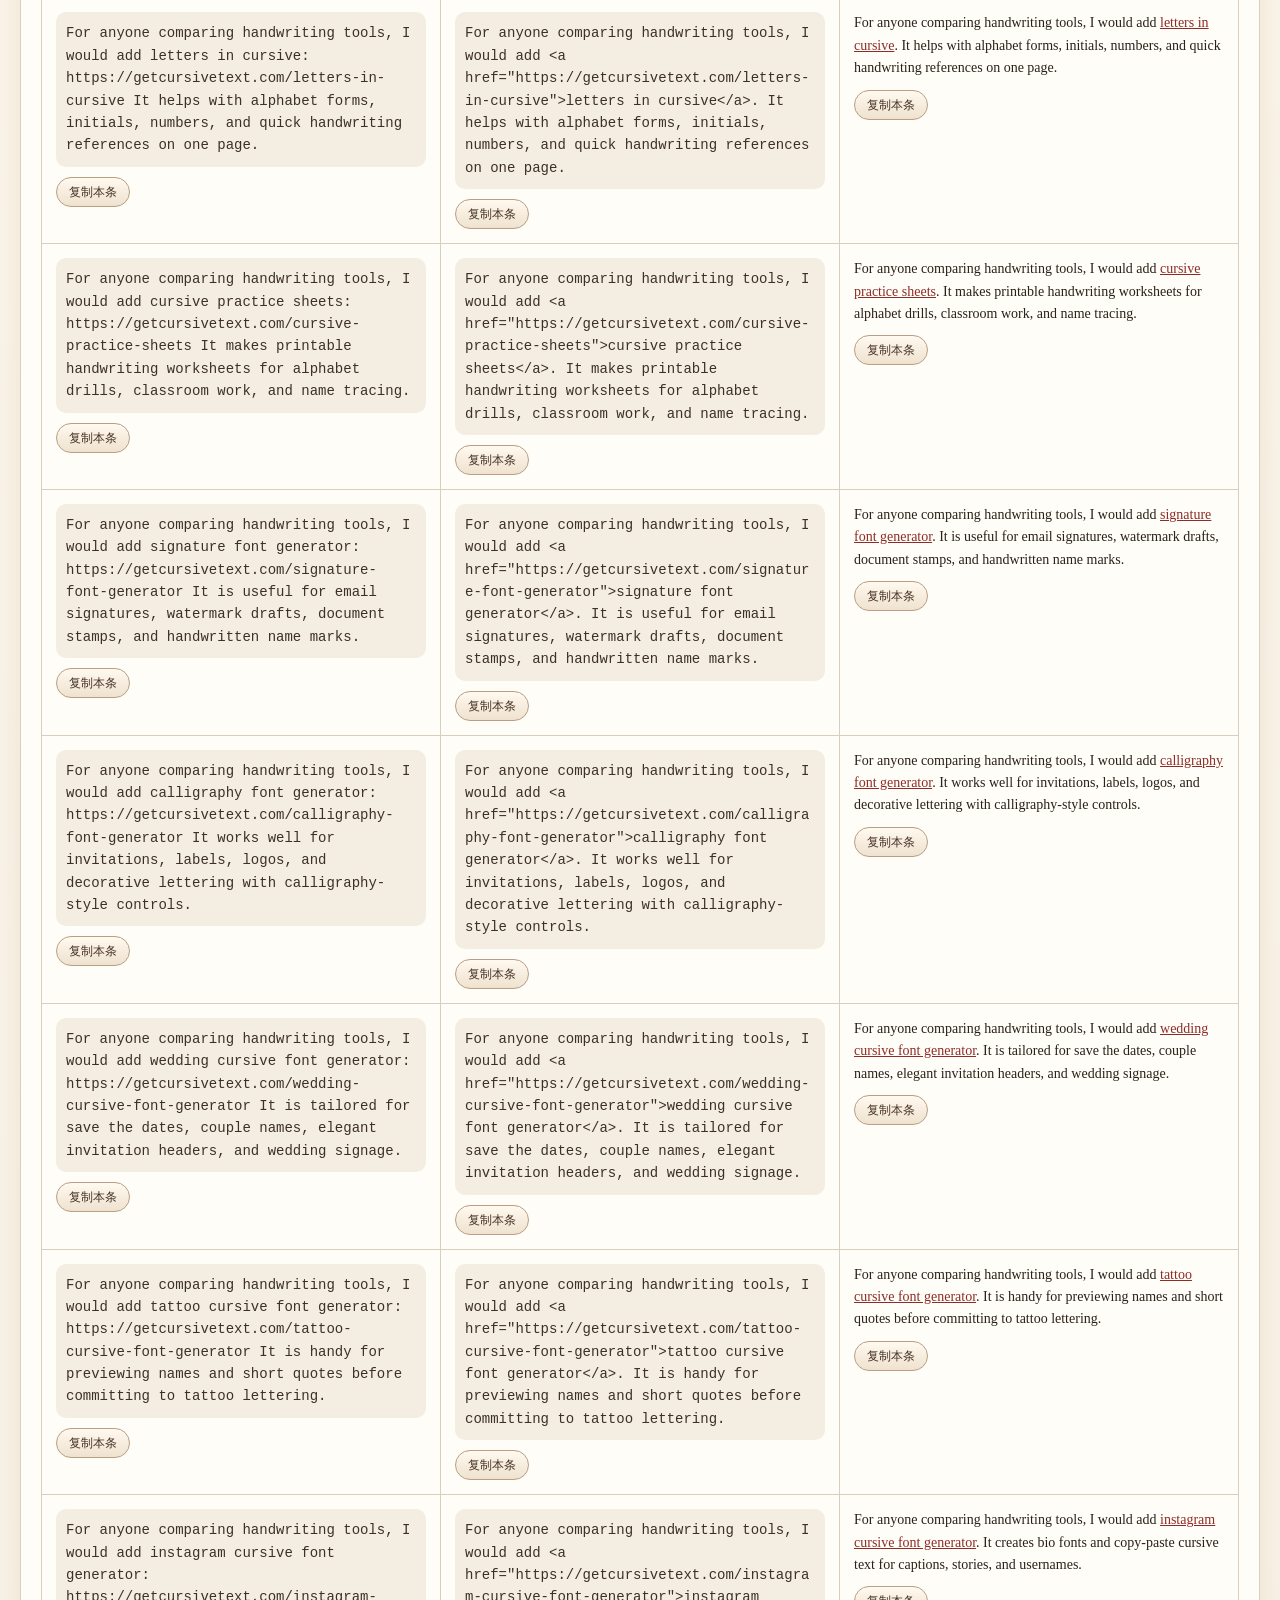
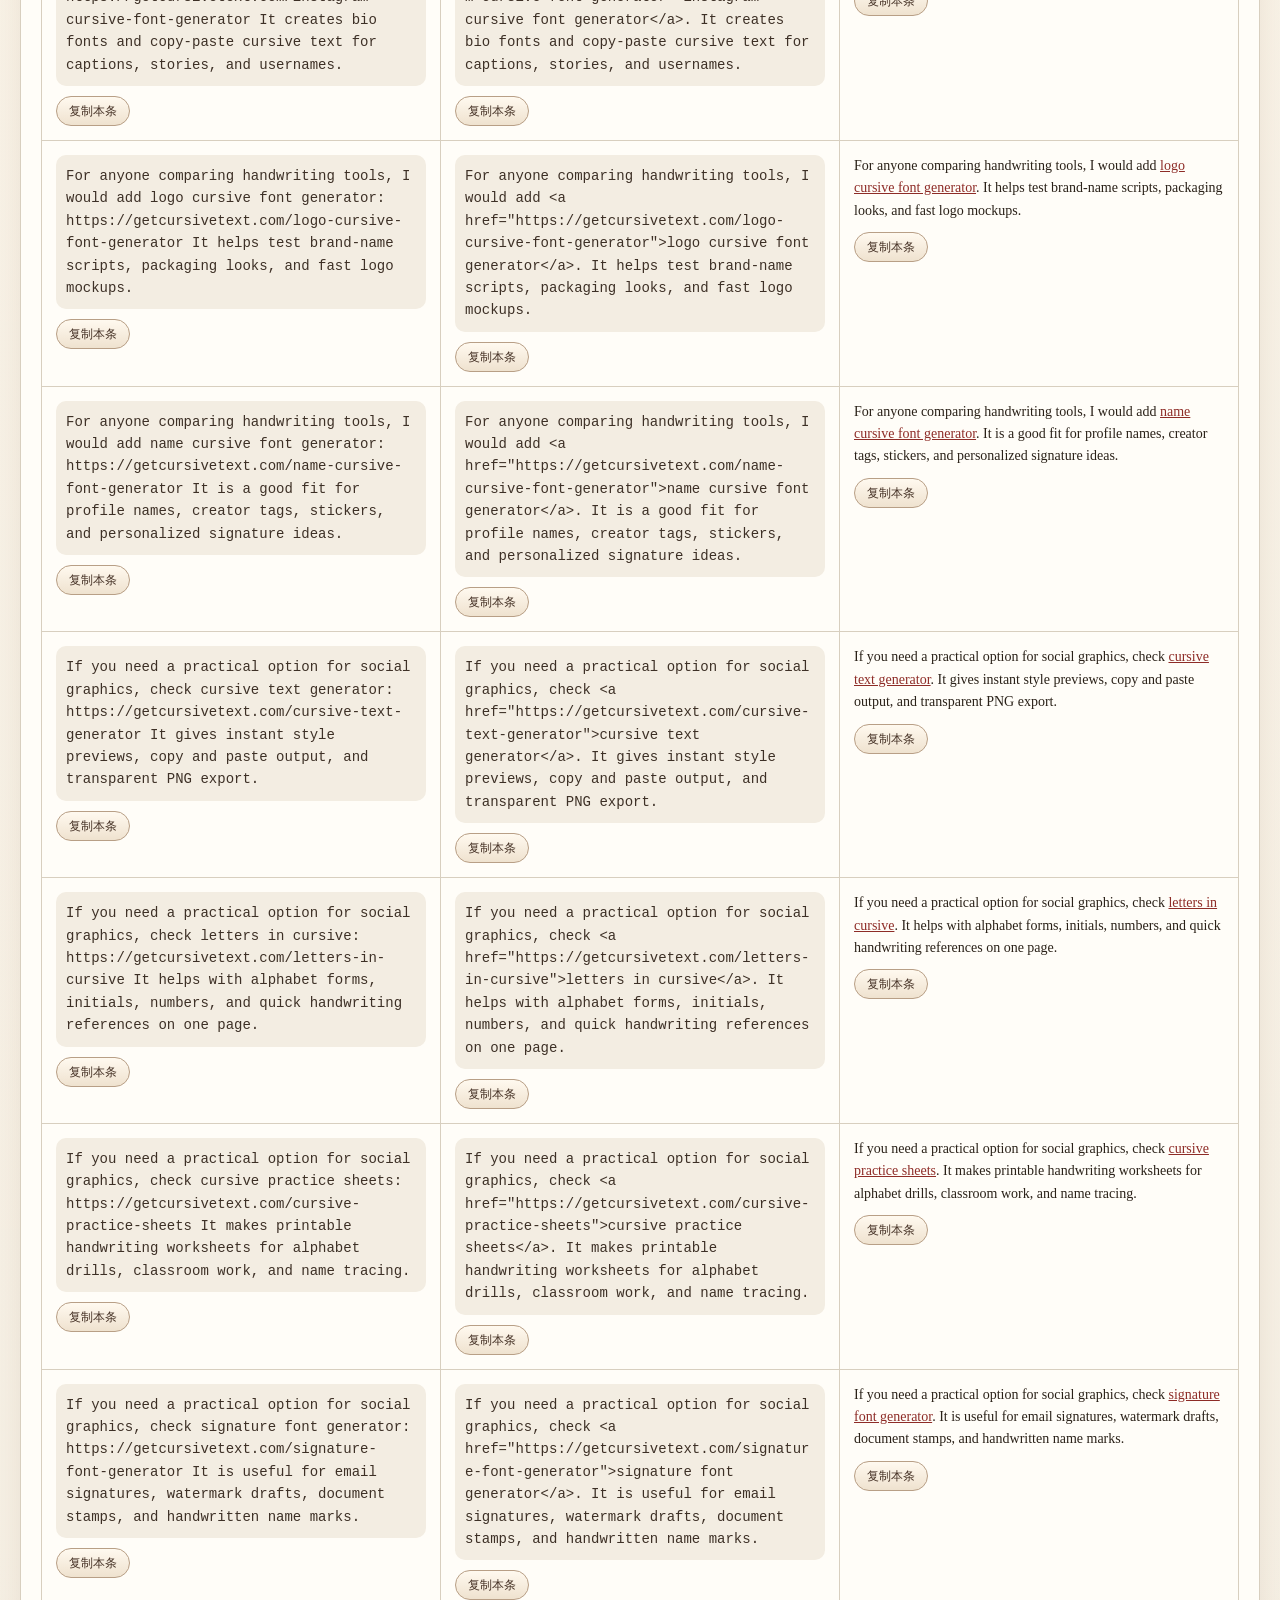
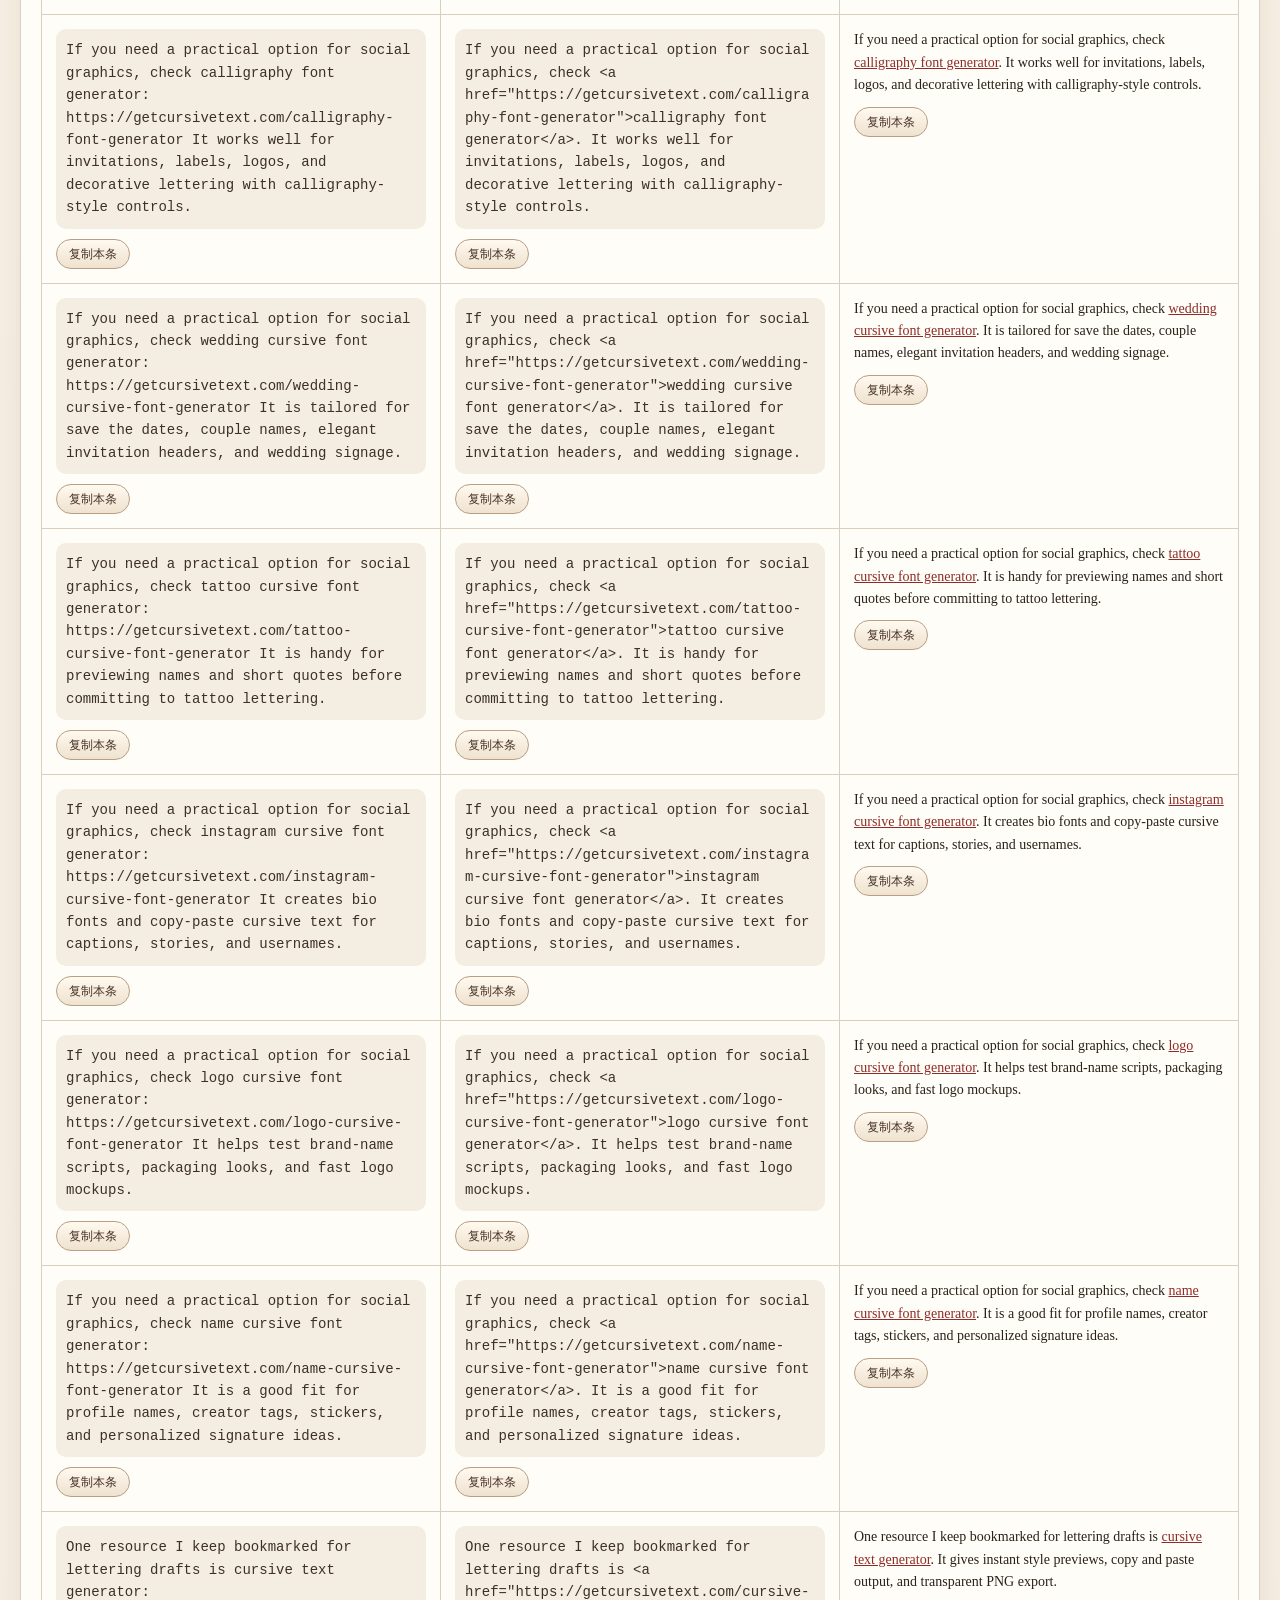
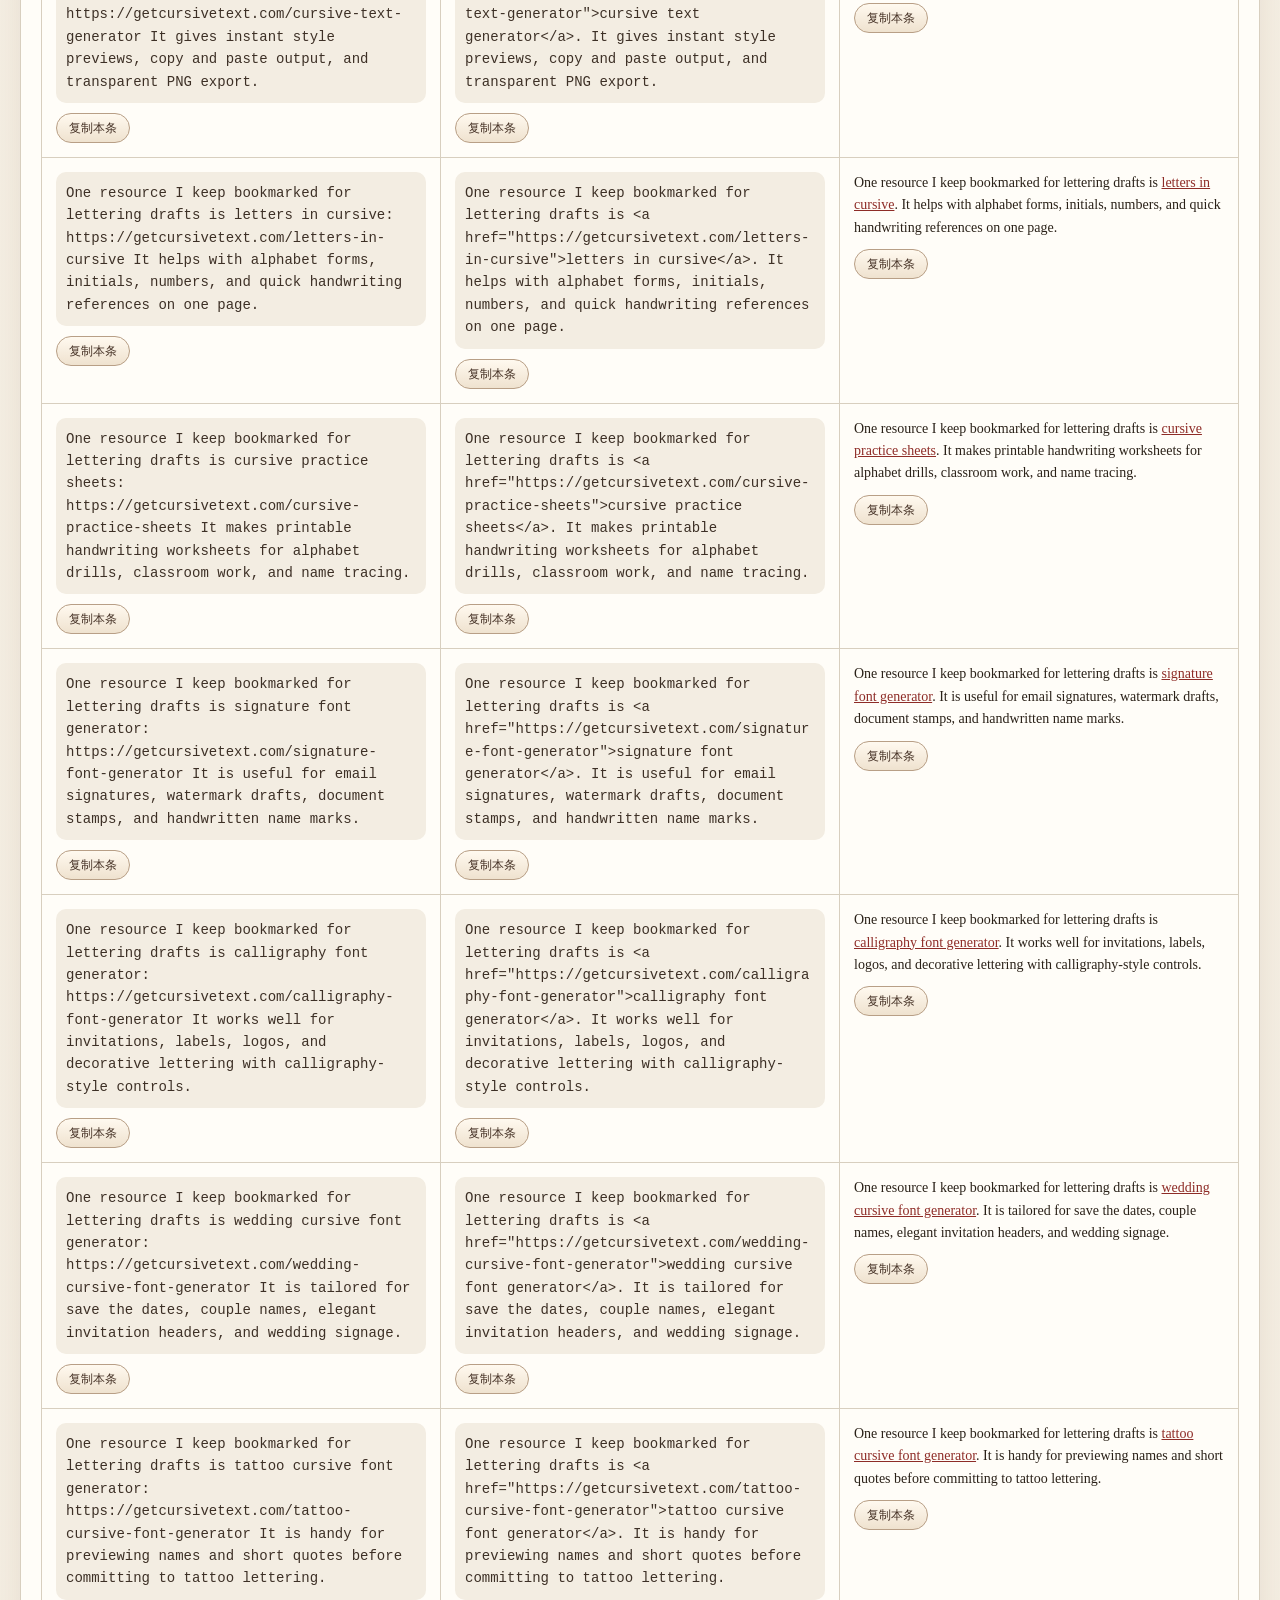
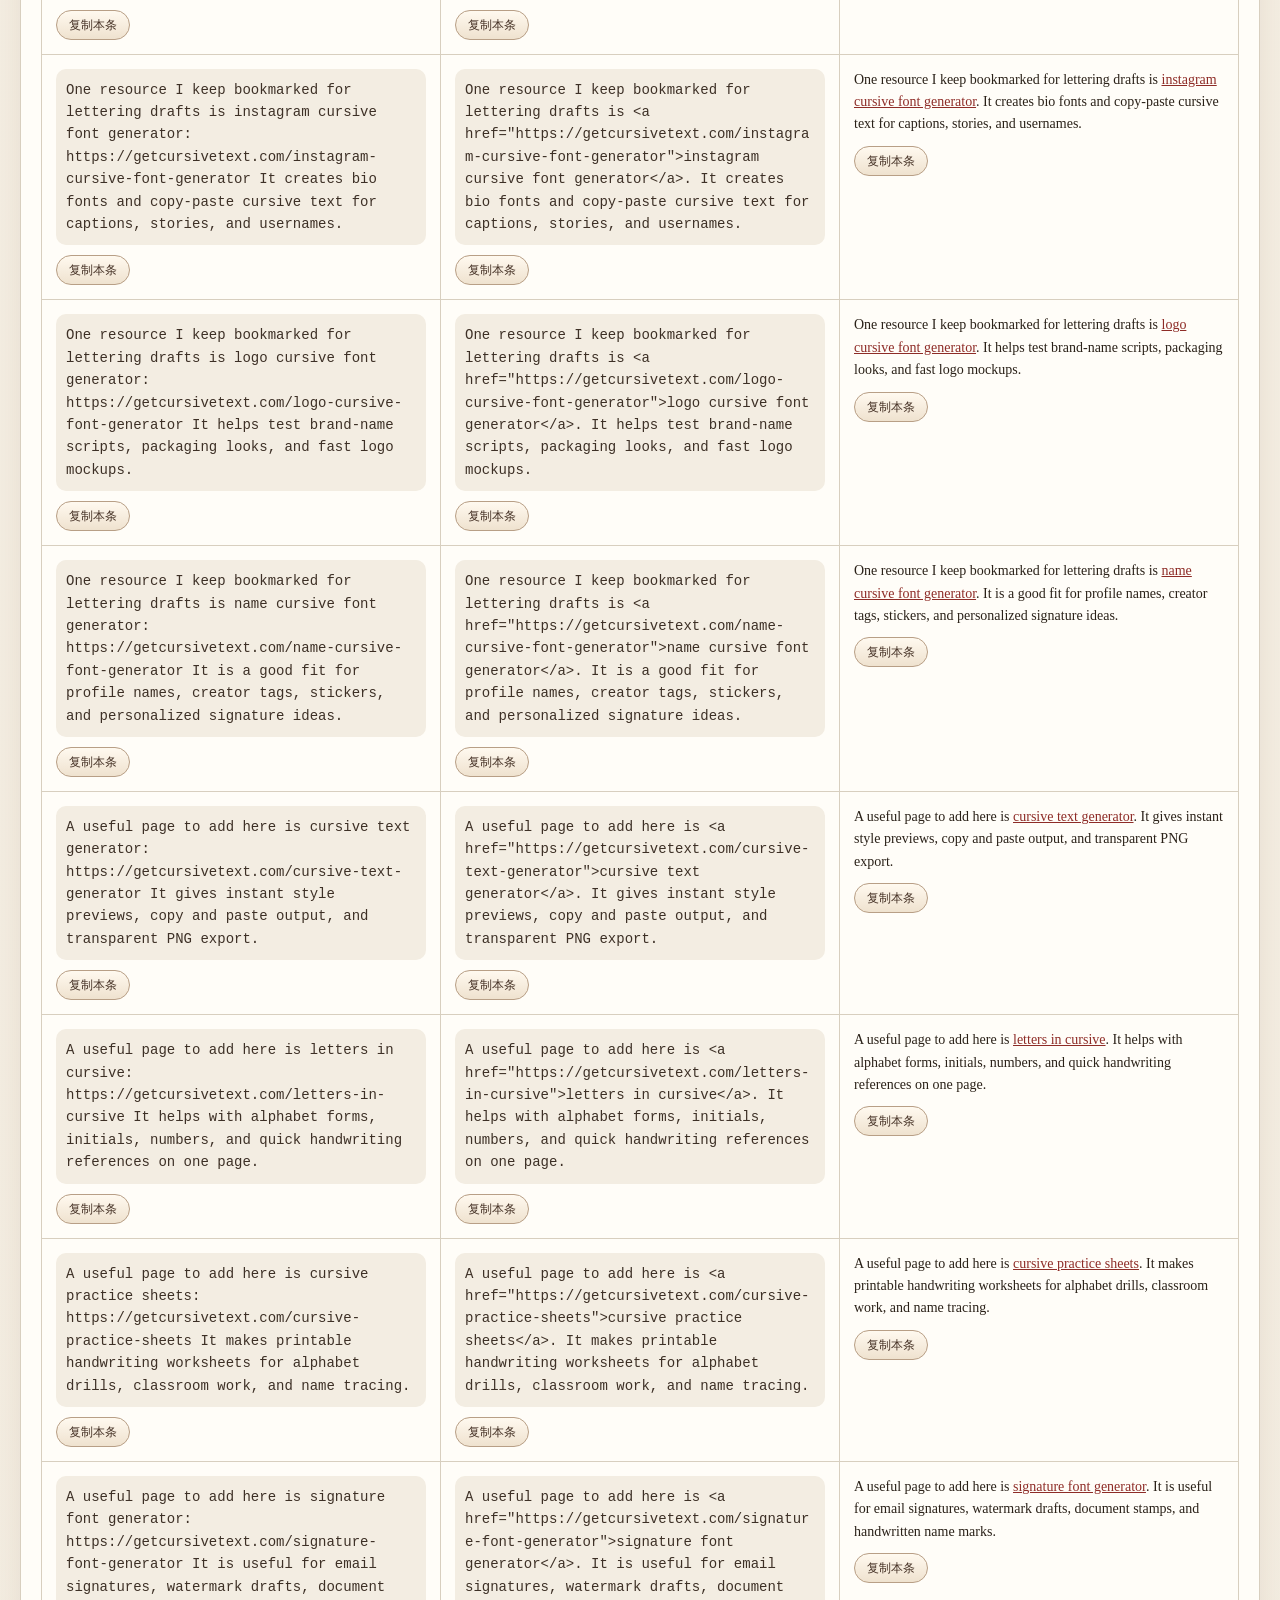
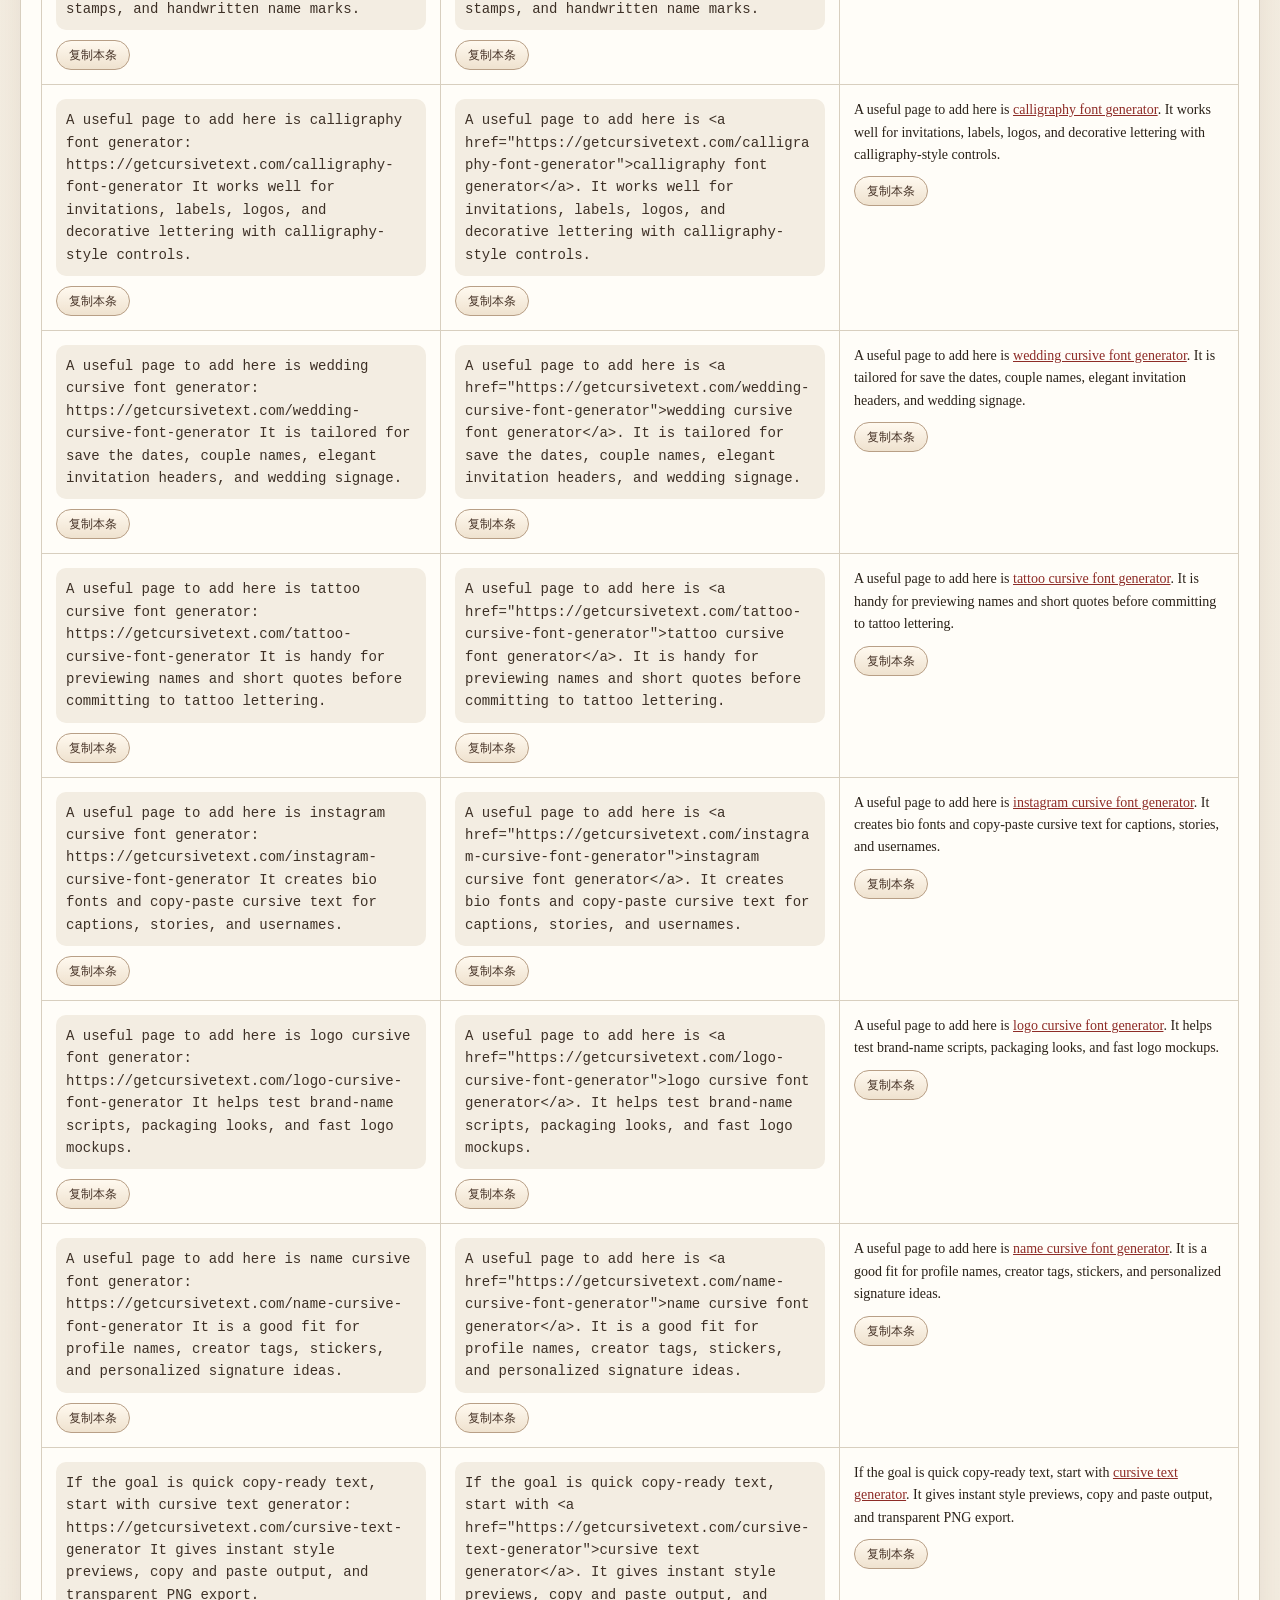
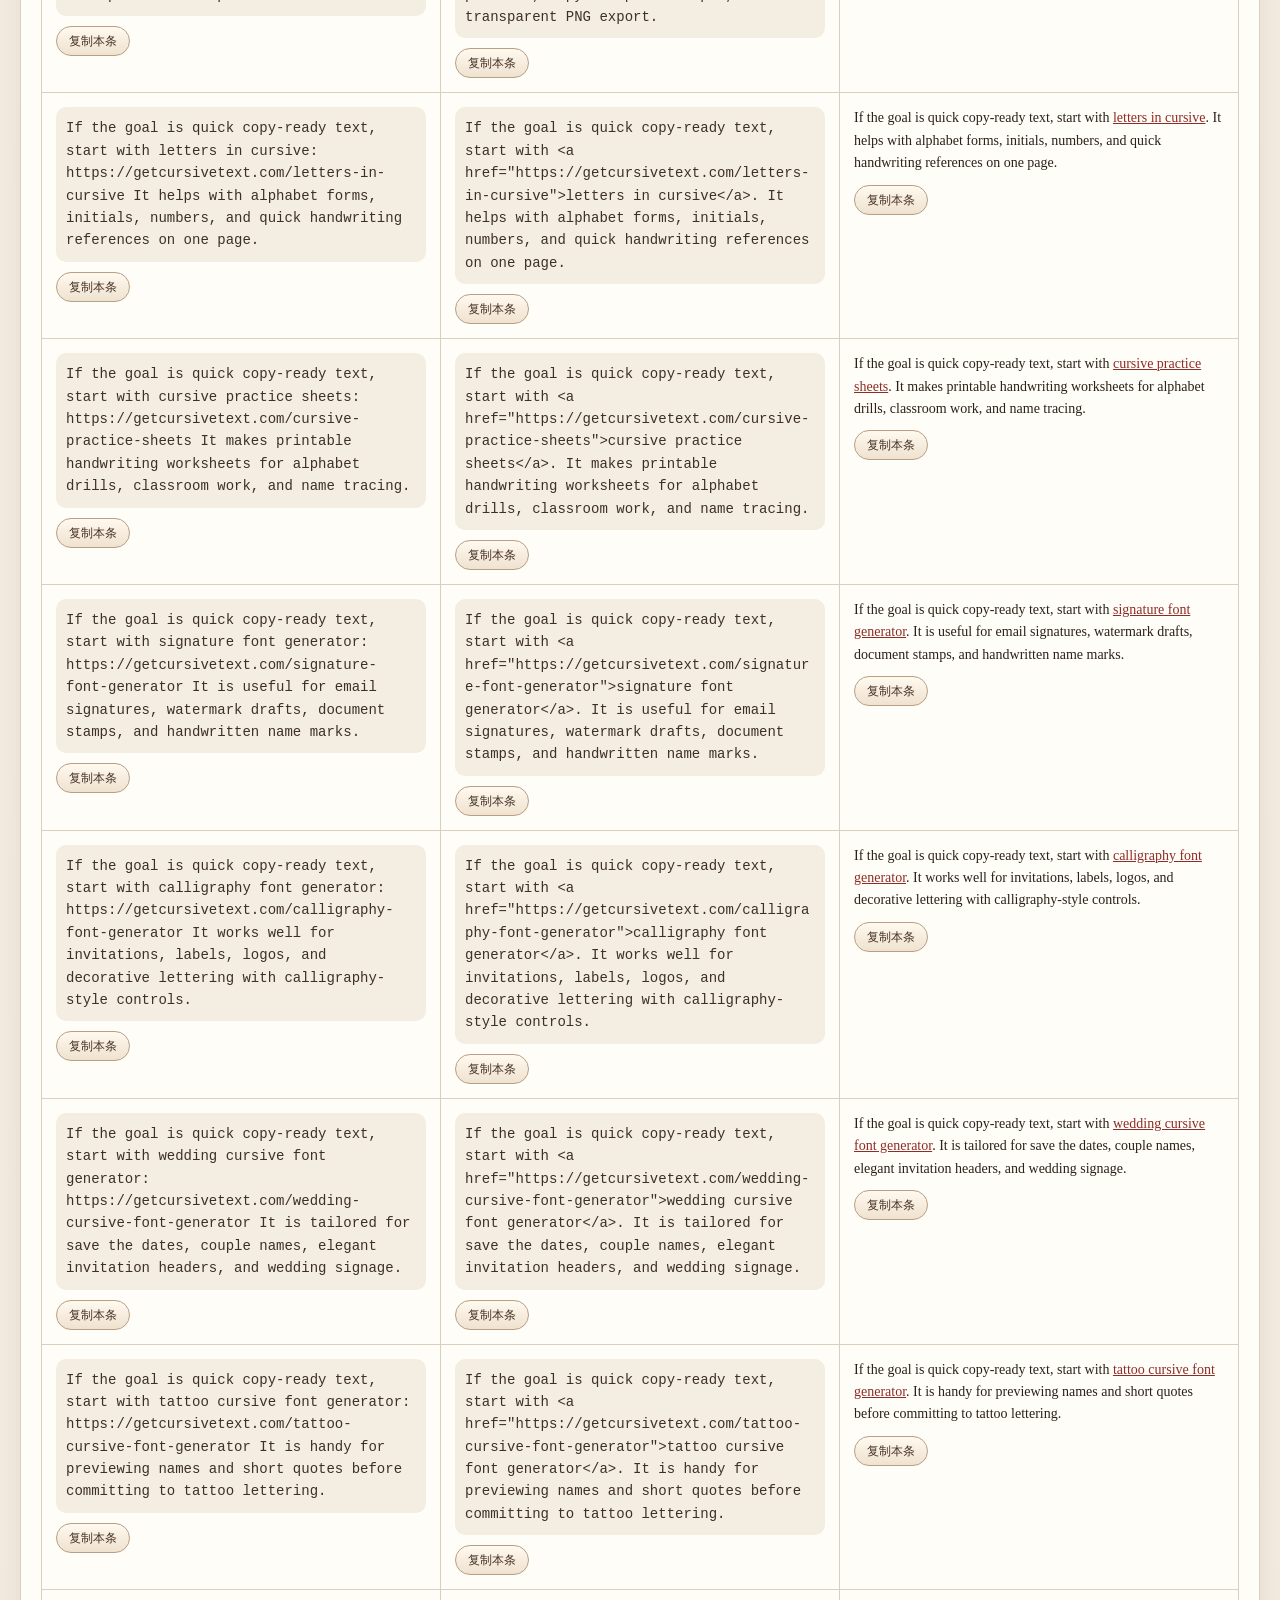
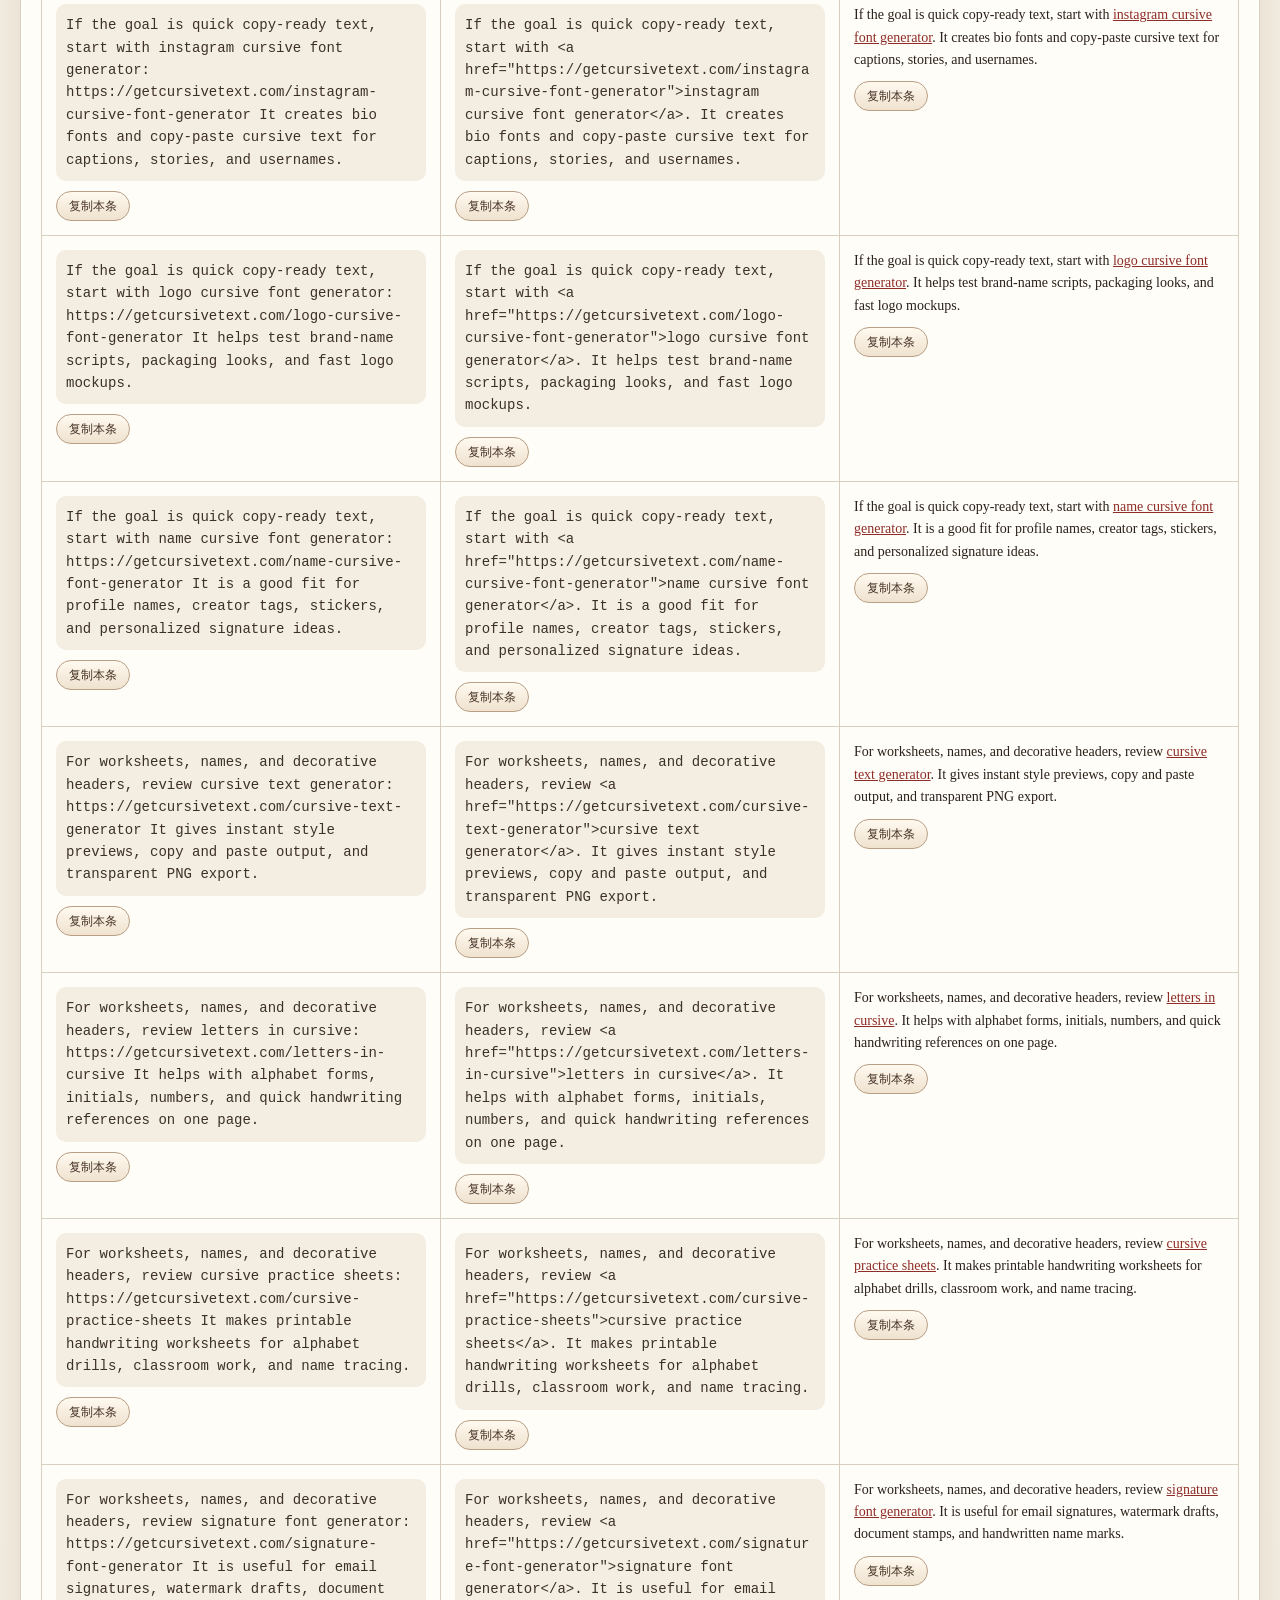
==== commit 67f7de0c: "fix: improve random copy controls" ====
--- a/index.html
+++ b/index.html
@@ -69,13 +69,6 @@
         overflow: auto;
       }
 
-      .toolbar {
-        display: flex;
-        flex-wrap: wrap;
-        gap: 10px;
-        margin: 18px 0 16px;
-      }
-
       table {
         width: 100%;
         border-collapse: collapse;
@@ -151,6 +144,17 @@
       .copy-btn:hover {
         border-color: #8e2c27;
         color: #8e2c27;
+      }
+
+      .th-head {
+        display: flex;
+        flex-direction: column;
+        align-items: flex-start;
+        gap: 10px;
+      }
+
+      .th-label {
+        font-weight: 700;
       }
 
       .cell-actions {
@@ -190,19 +194,28 @@
           </div>
         </div>
         <p class="status" id="status">点击任意复制按钮即可复制对应文案。</p>
-        <div class="toolbar">
-          <button class="copy-btn" type="button" data-random-column="plain">随机复制纯文本源码</button>
-          <button class="copy-btn" type="button" data-random-column="anchor">随机复制锚文本文案源码</button>
-          <button class="copy-btn" type="button" data-random-column="rendered">随机复制渲染后文案</button>
-        </div>
-
         <div class="table-wrap">
           <table>
             <thead>
               <tr>
-                <th>纯文本文案源码</th>
-                <th>带有锚文本文案源码</th>
-                <th>锚文本渲染后文案</th>
+                <th>
+                  <div class="th-head">
+                    <span class="th-label">纯文本文案源码</span>
+                    <button class="copy-btn" type="button" data-random-column="plain">随机复制本列</button>
+                  </div>
+                </th>
+                <th>
+                  <div class="th-head">
+                    <span class="th-label">带有锚文本文案源码</span>
+                    <button class="copy-btn" type="button" data-random-column="anchor">随机复制本列</button>
+                  </div>
+                </th>
+                <th>
+                  <div class="th-head">
+                    <span class="th-label">锚文本渲染后文案</span>
+                    <button class="copy-btn" type="button" data-random-column="rendered">随机复制本列</button>
+                  </div>
+                </th>
               </tr>
             </thead>
             <tbody id="rows"></tbody>
@@ -285,6 +298,11 @@
         anchor: [],
         rendered: []
       };
+      const randomState = {
+        plain: { order: [], cursor: 0 },
+        anchor: { order: [], cursor: 0 },
+        rendered: { order: [], cursor: 0 }
+      };
 
       function escapeHtml(value) {
         return value
@@ -301,6 +319,42 @@
         } catch (error) {
           status.textContent = `复制失败，请手动复制。${label}`;
         }
+      }
+
+      function createShuffledIndexes(length) {
+        const order = Array.from({ length }, (_, index) => index);
+
+        for (let index = order.length - 1; index > 0; index -= 1) {
+          const swapIndex = Math.floor(Math.random() * (index + 1));
+          [order[index], order[swapIndex]] = [order[swapIndex], order[index]];
+        }
+
+        return order;
+      }
+
+      function getNextRandomText(column) {
+        const bucket = columnBuckets[column];
+        const state = randomState[column];
+
+        if (!bucket.length) {
+          return "";
+        }
+
+        if (state.order.length !== bucket.length || state.cursor >= state.order.length) {
+          const previousIndex =
+            state.order.length && state.cursor > 0 ? state.order[state.cursor - 1] : null;
+
+          state.order = createShuffledIndexes(bucket.length);
+          state.cursor = 0;
+
+          if (bucket.length > 1 && previousIndex !== null && state.order[0] === previousIndex) {
+            [state.order[0], state.order[1]] = [state.order[1], state.order[0]];
+          }
+        }
+
+        const itemIndex = state.order[state.cursor];
+        state.cursor += 1;
+        return bucket[itemIndex];
       }
 
       for (const lead of leads) {
@@ -354,8 +408,7 @@
         }
 
         const column = button.getAttribute("data-random-column");
-        const bucket = columnBuckets[column];
-        const randomText = bucket[Math.floor(Math.random() * bucket.length)];
+        const randomText = getNextRandomText(column);
         const labels = {
           plain: "随机纯文本源码",
           anchor: "随机锚文本文案源码",
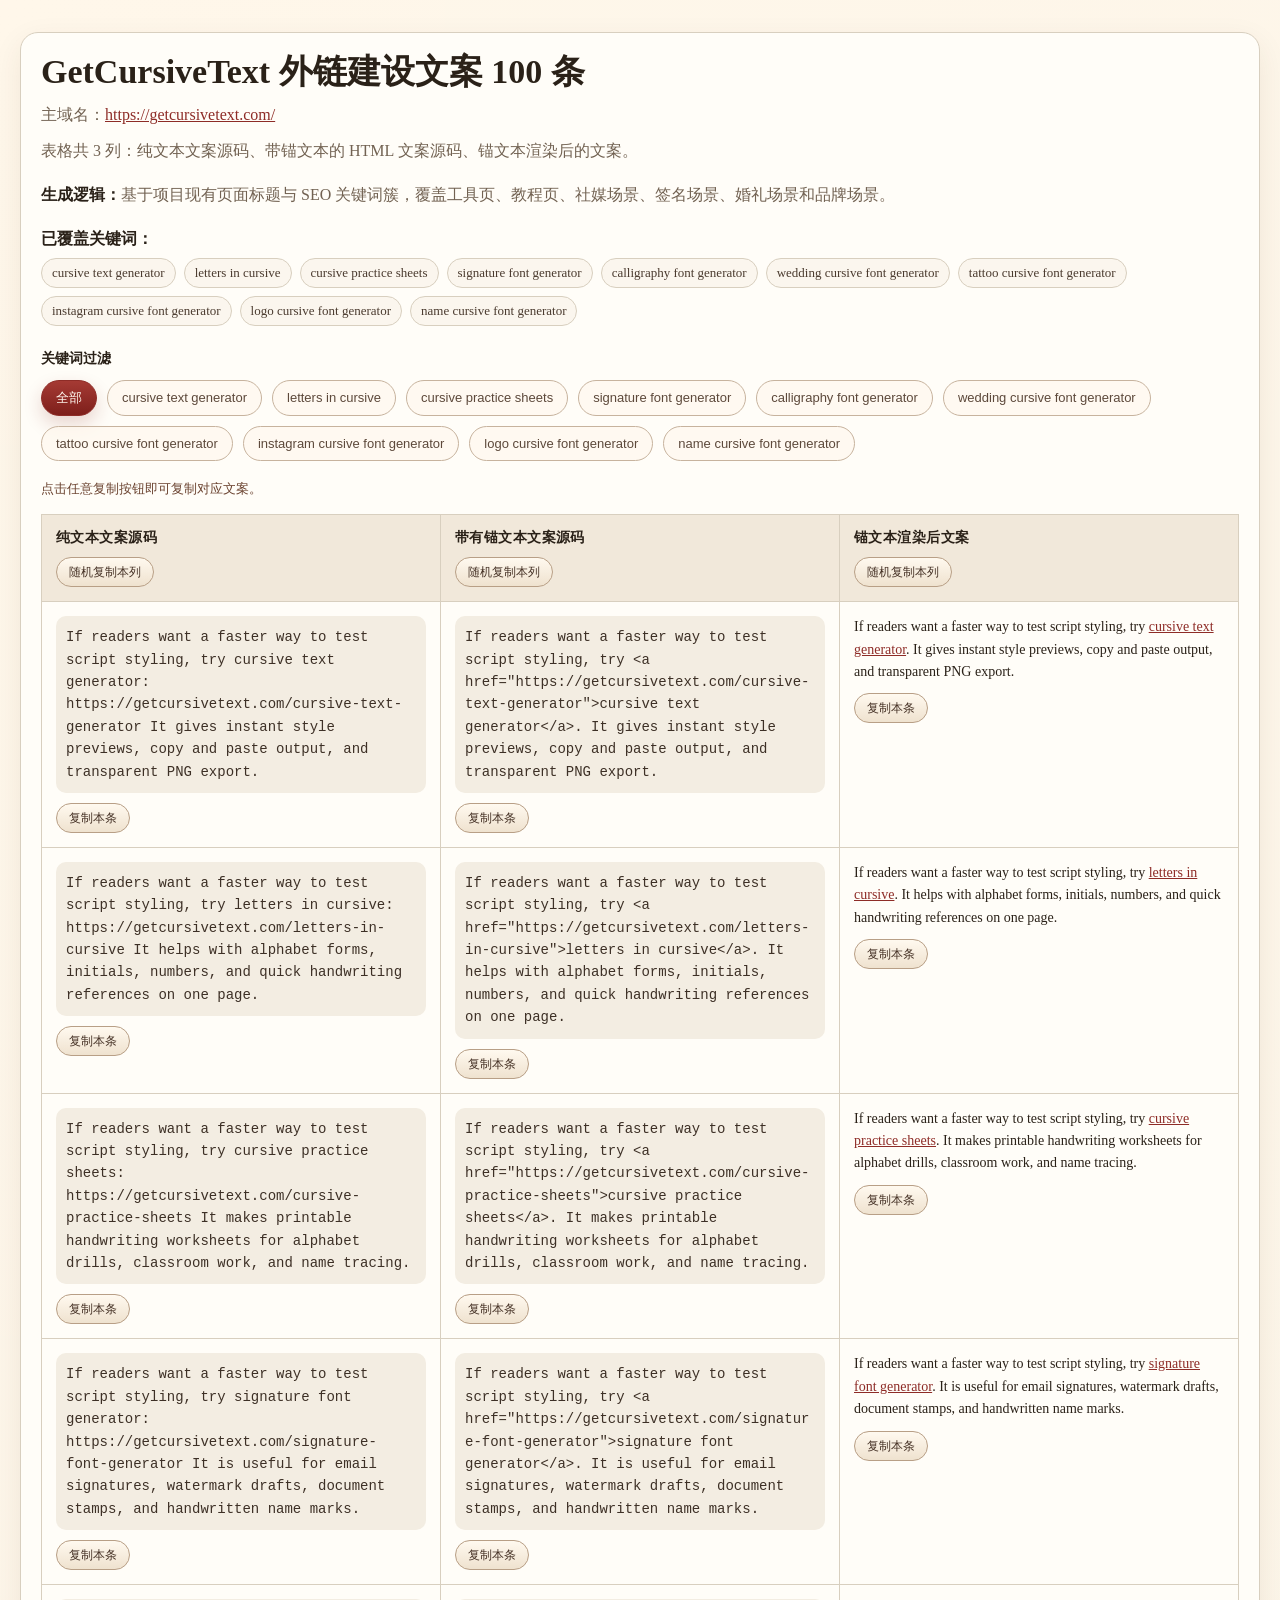
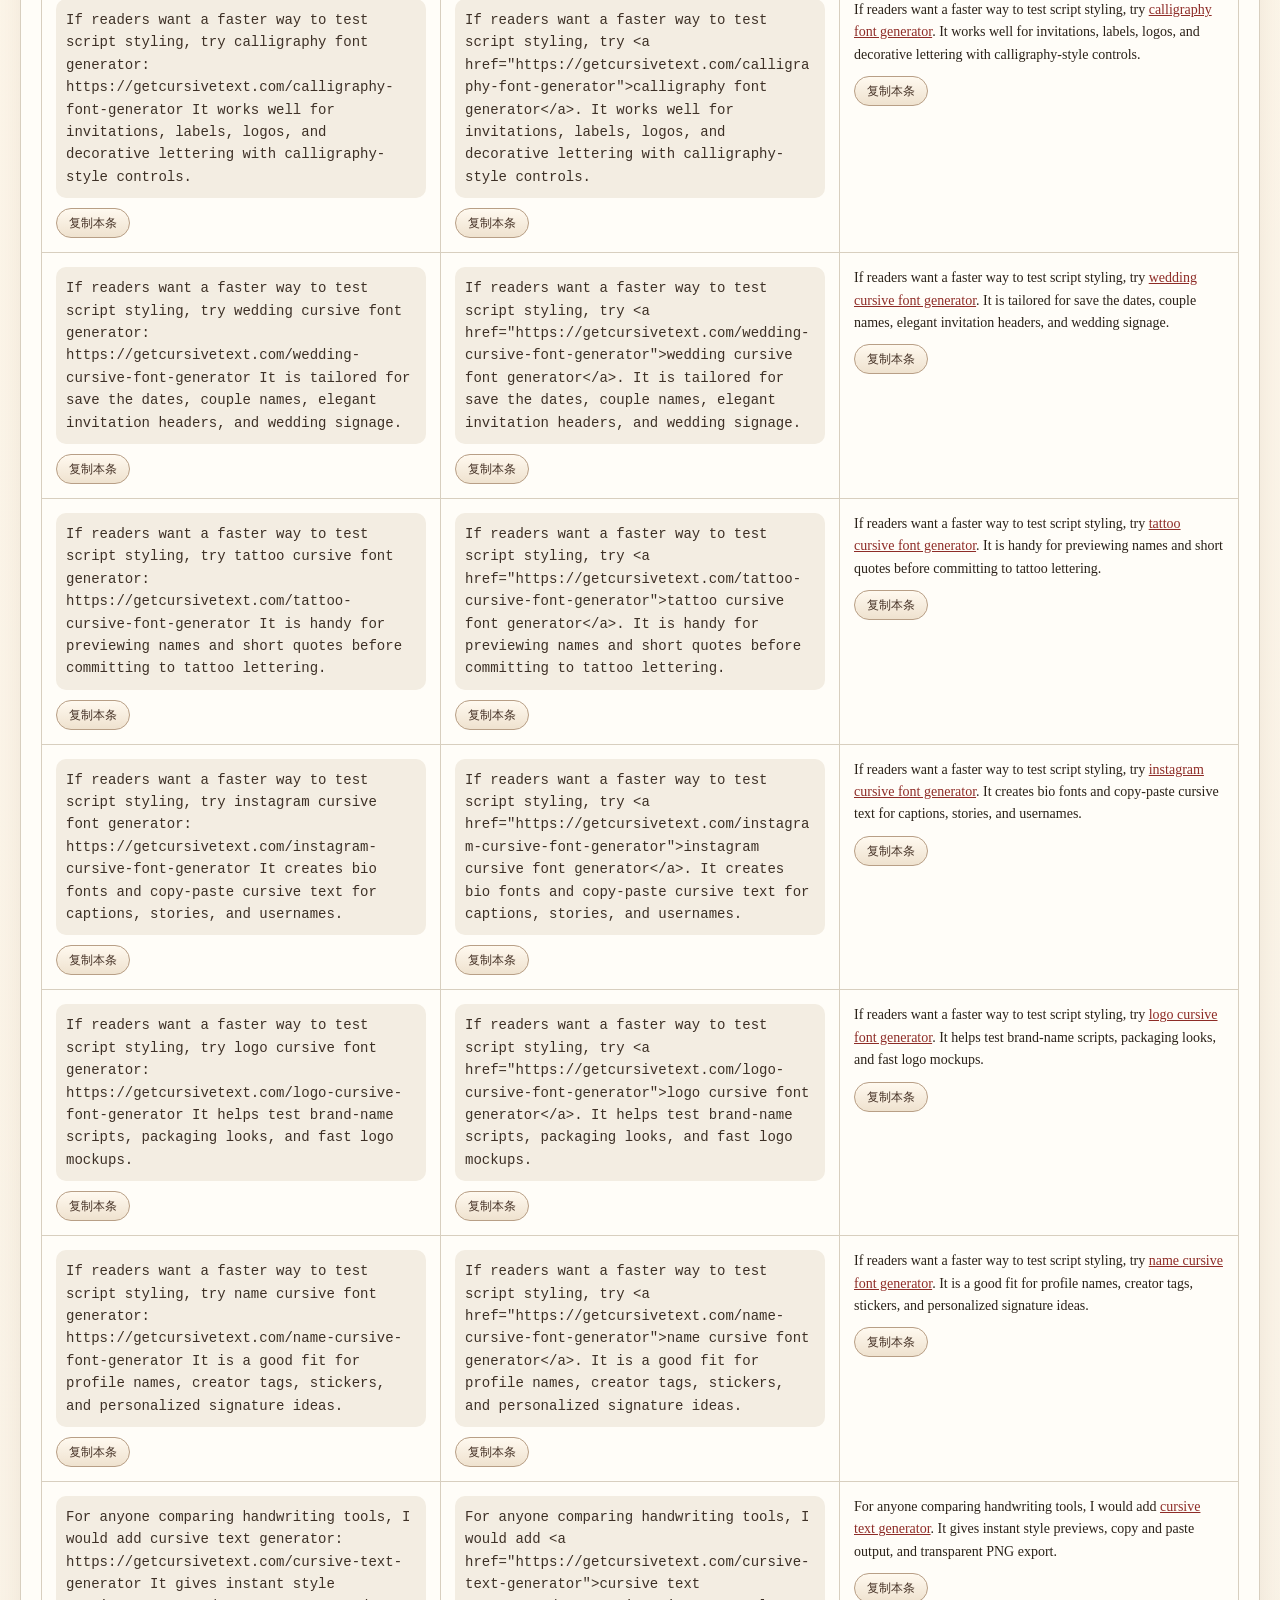
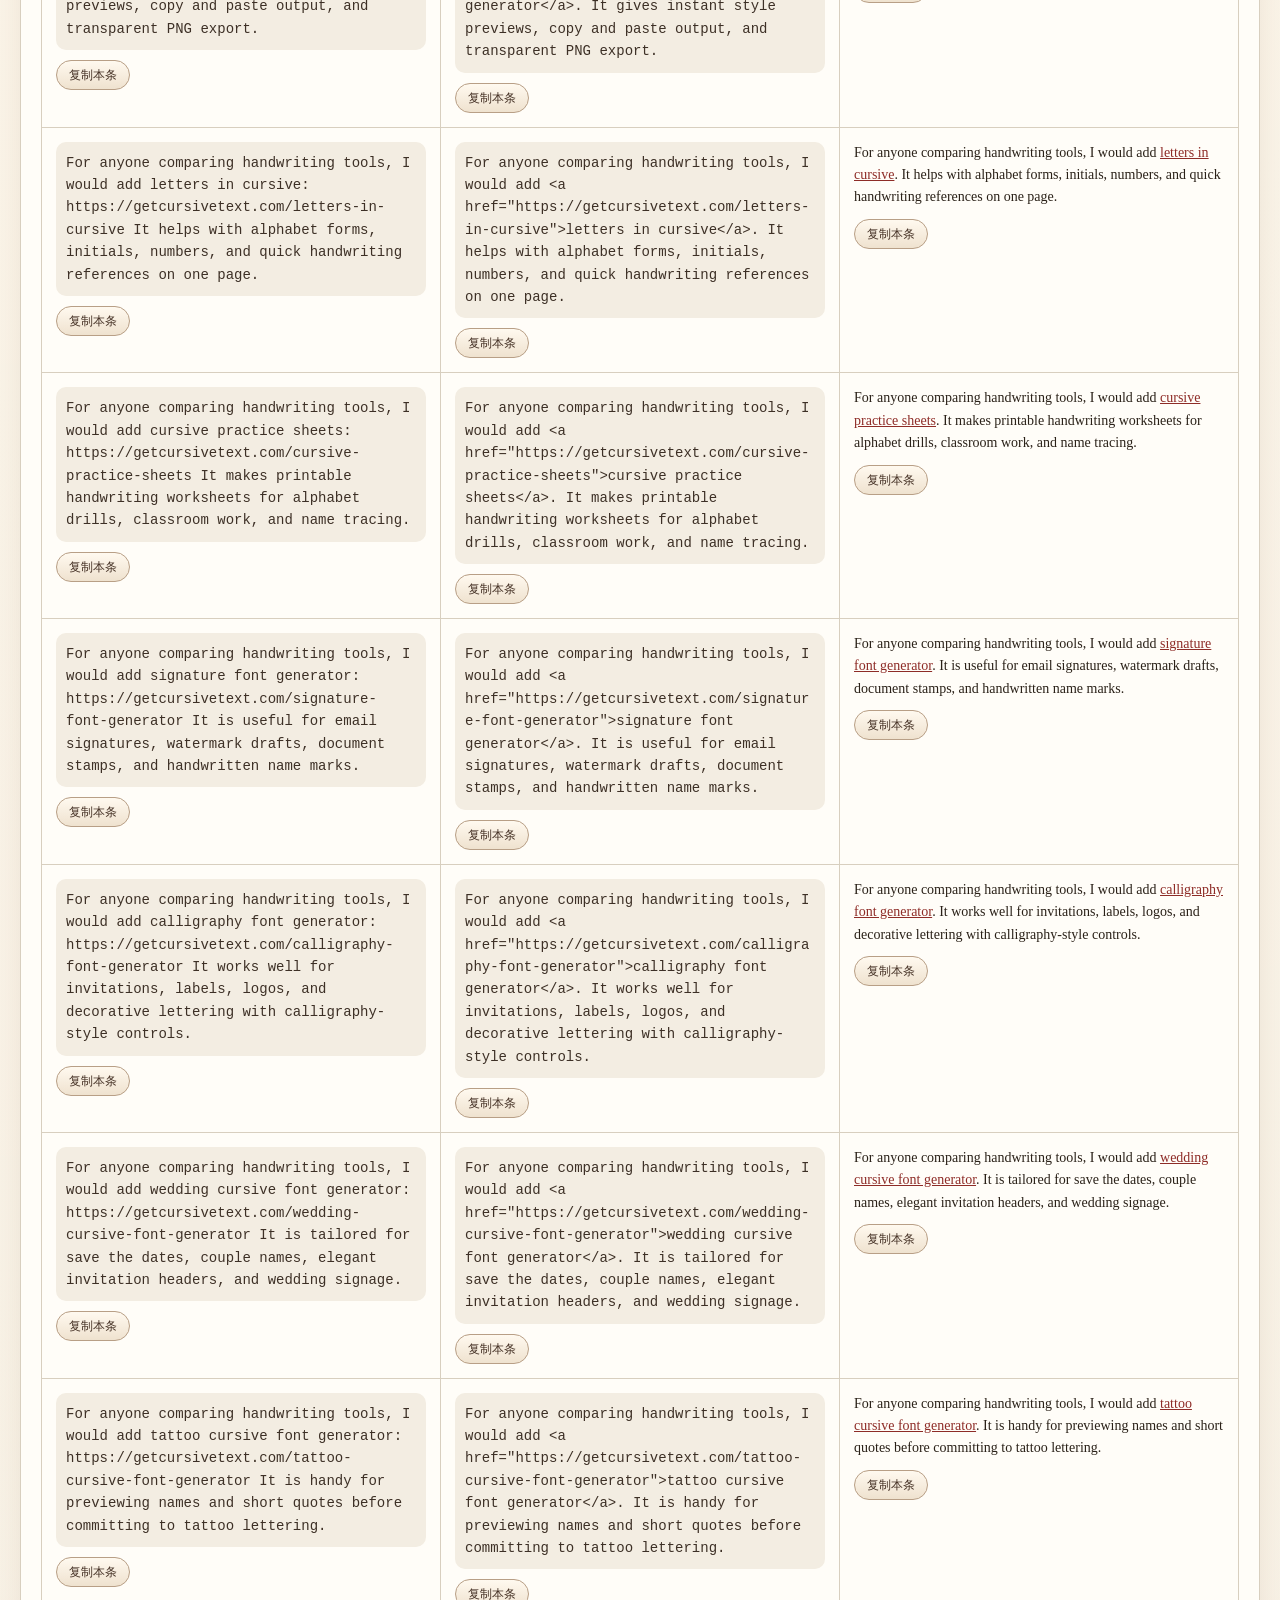
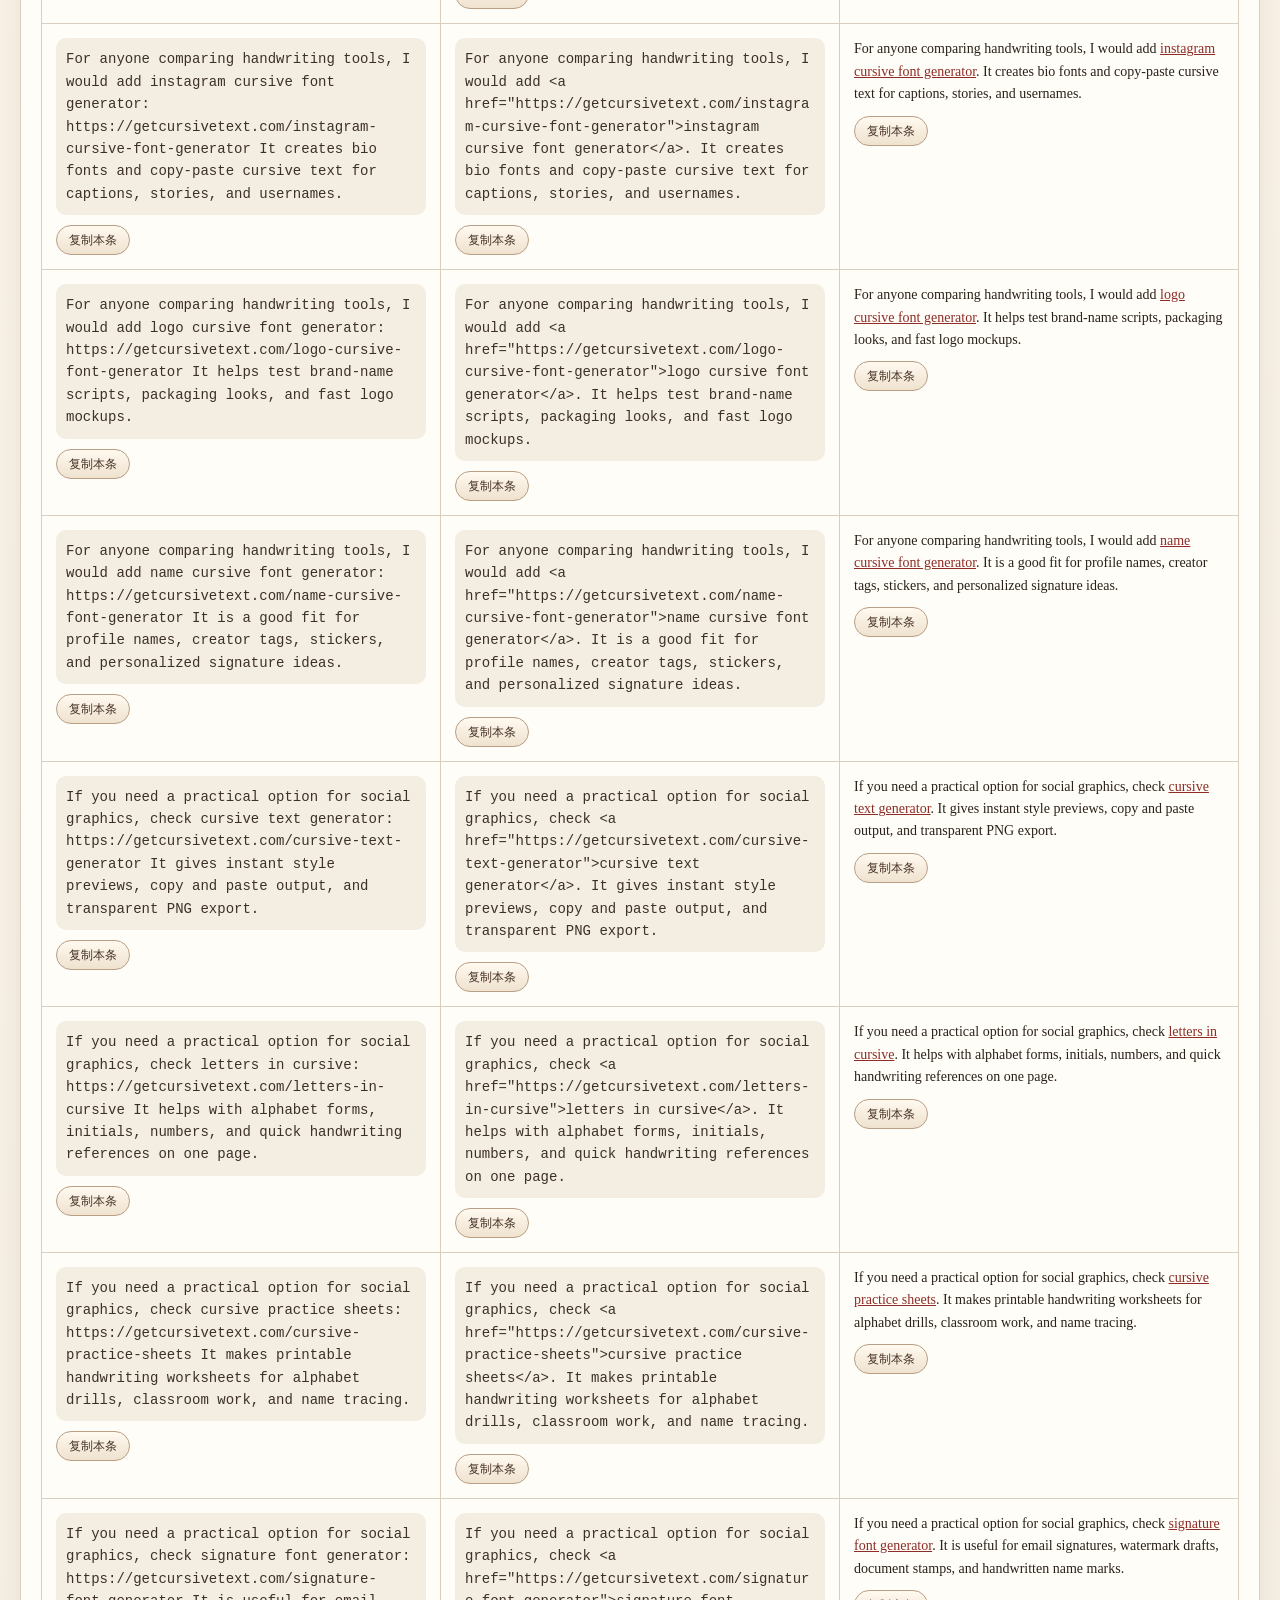
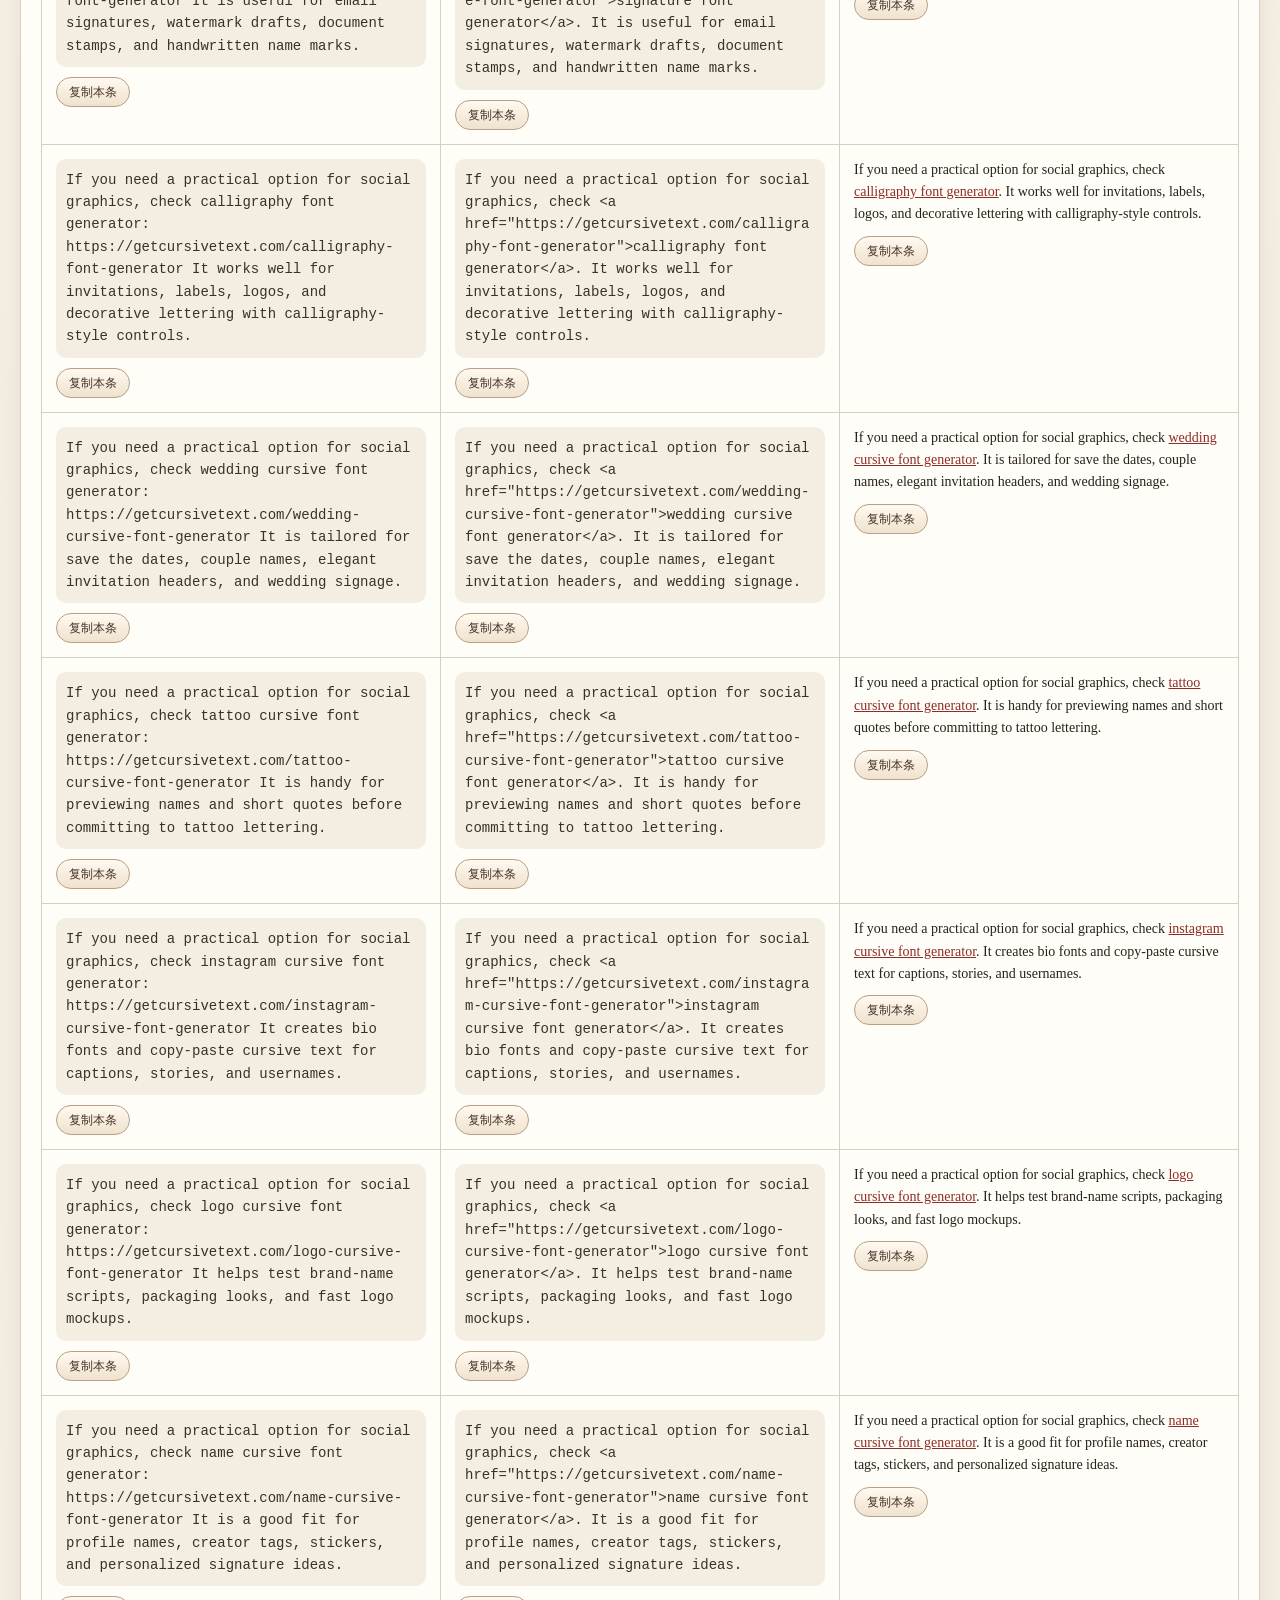
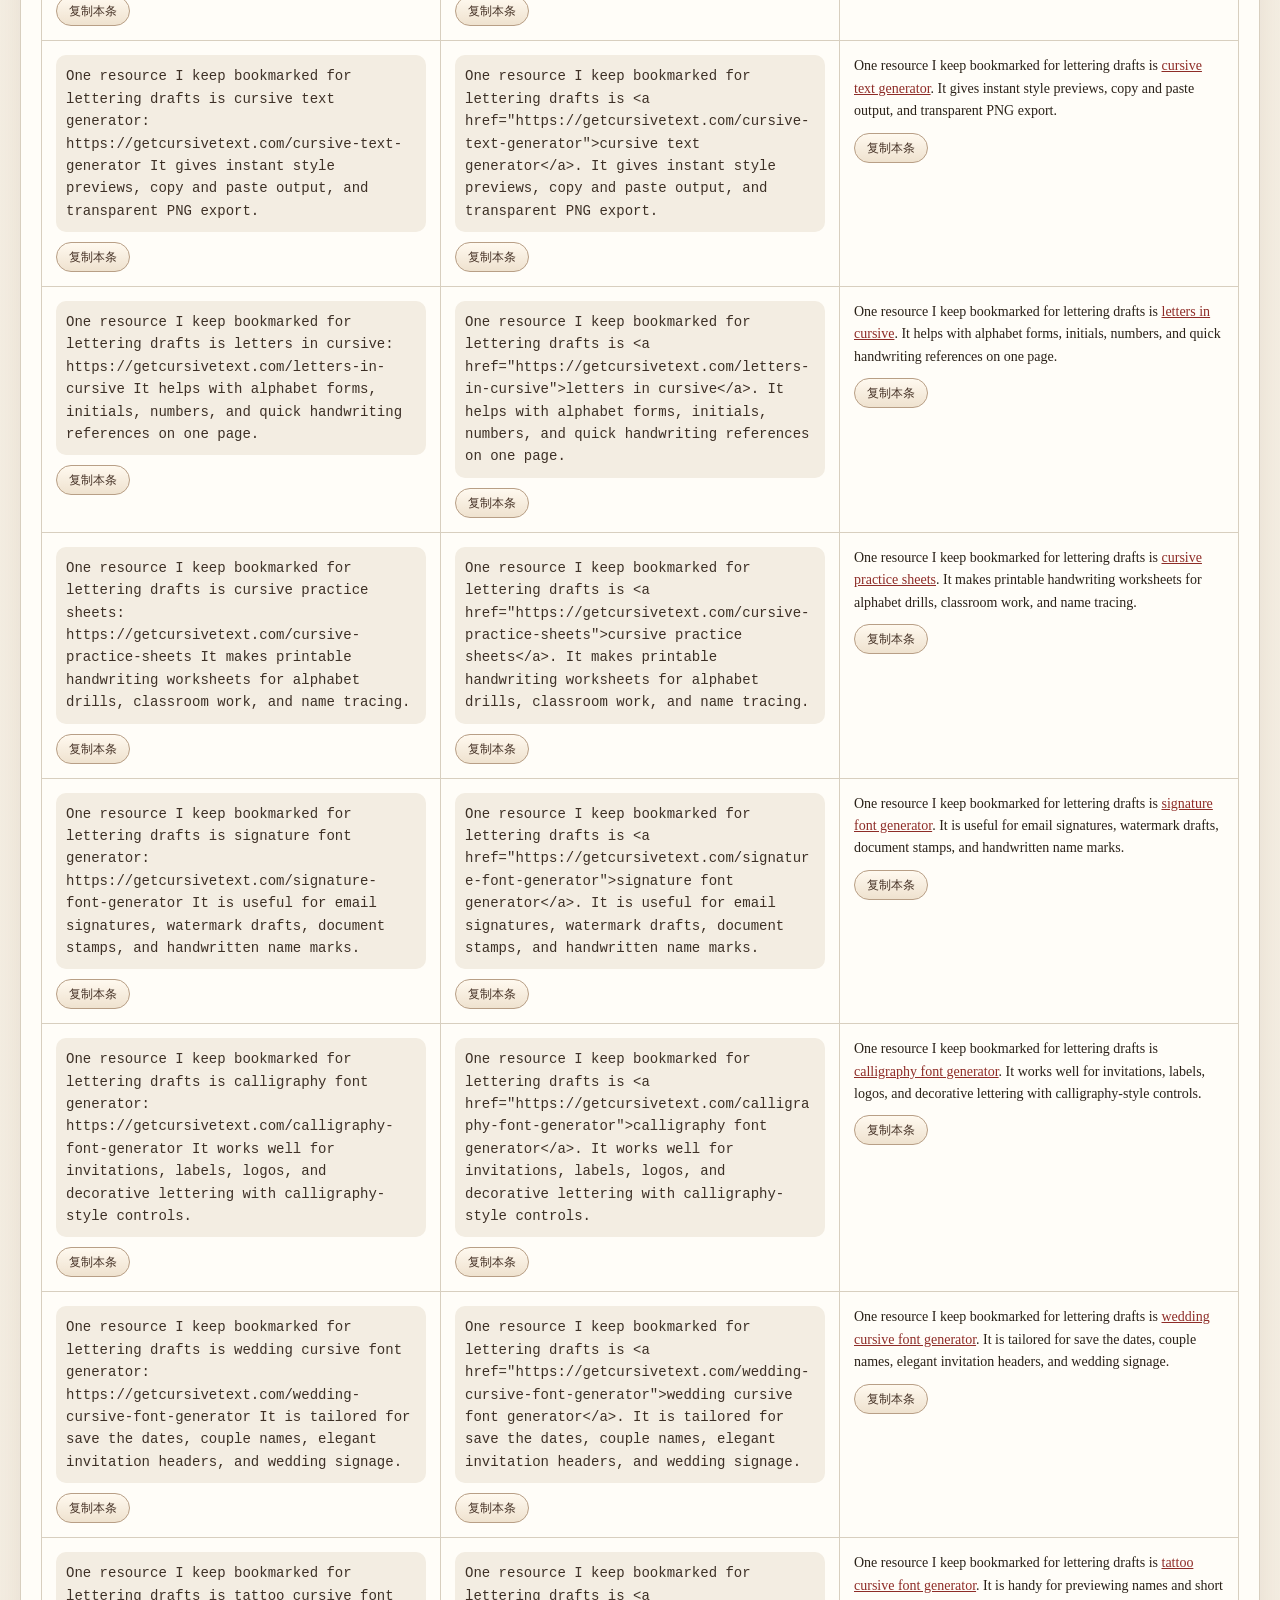
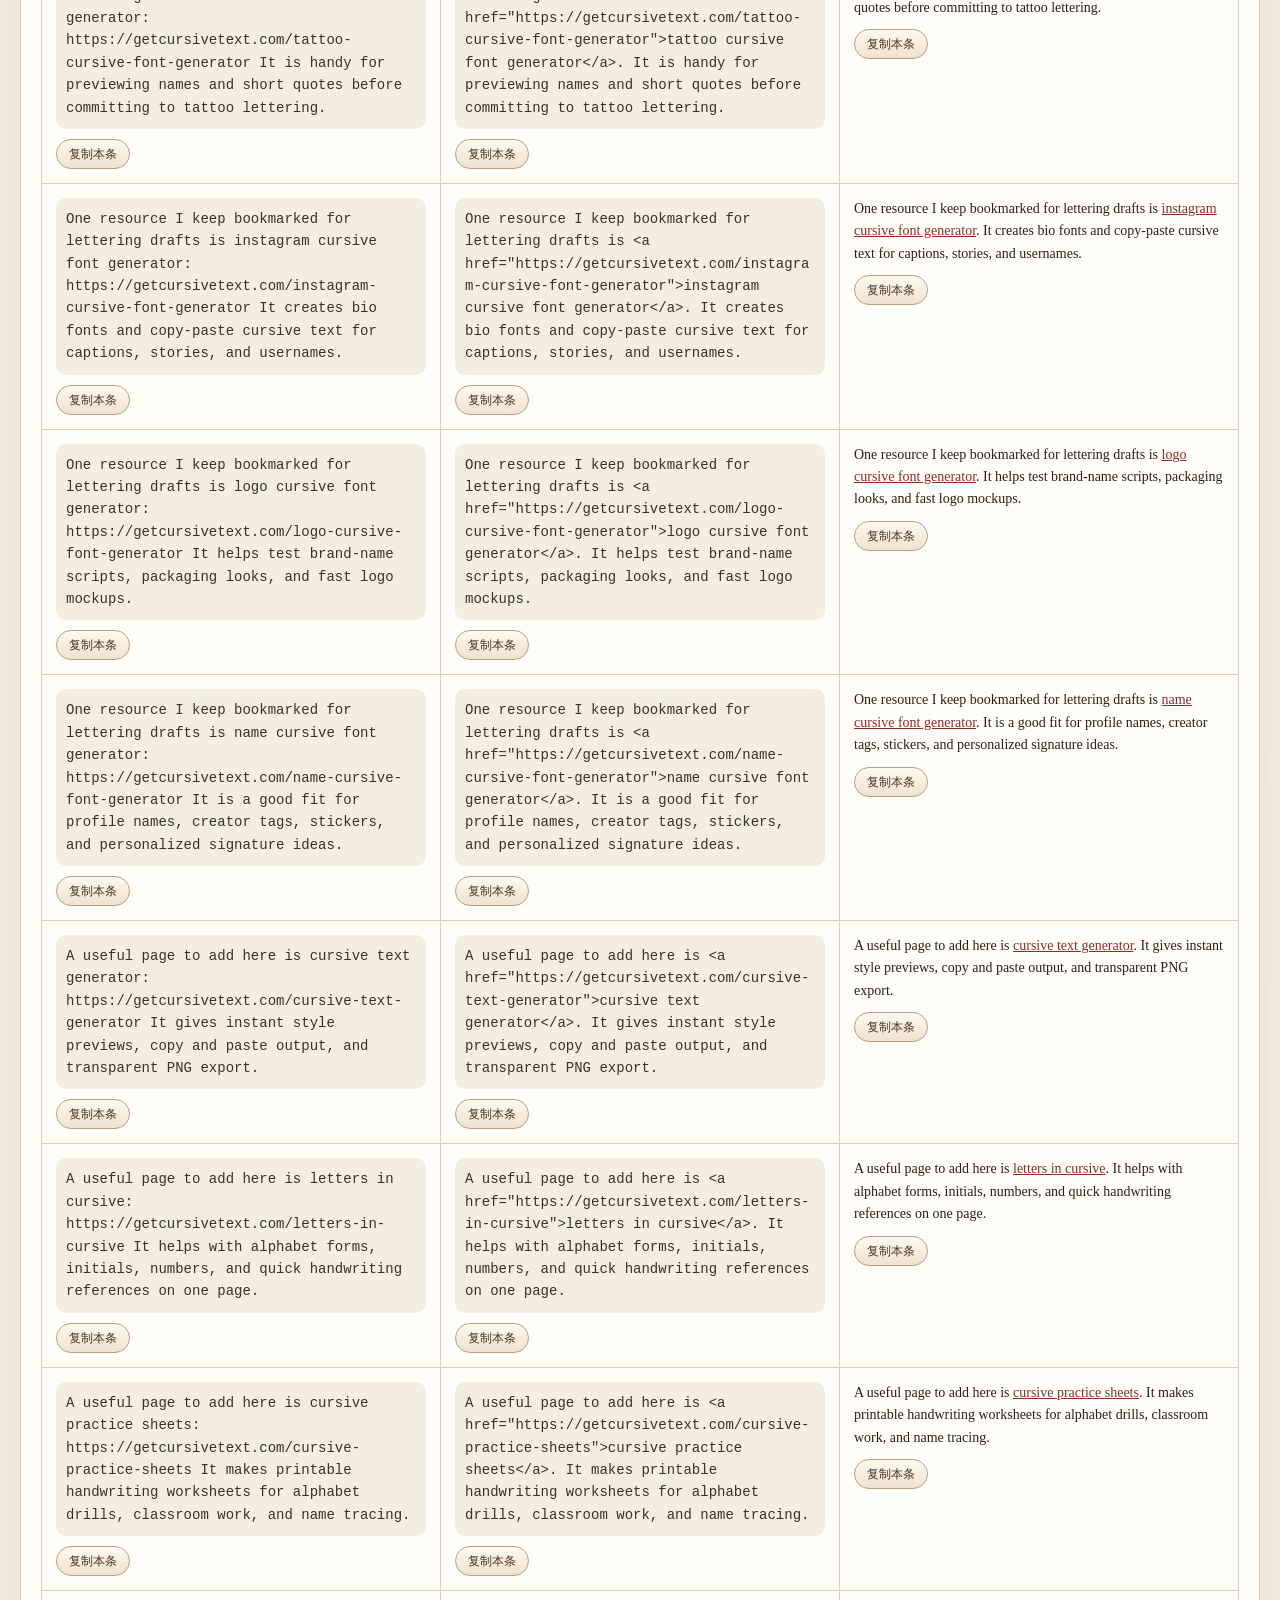
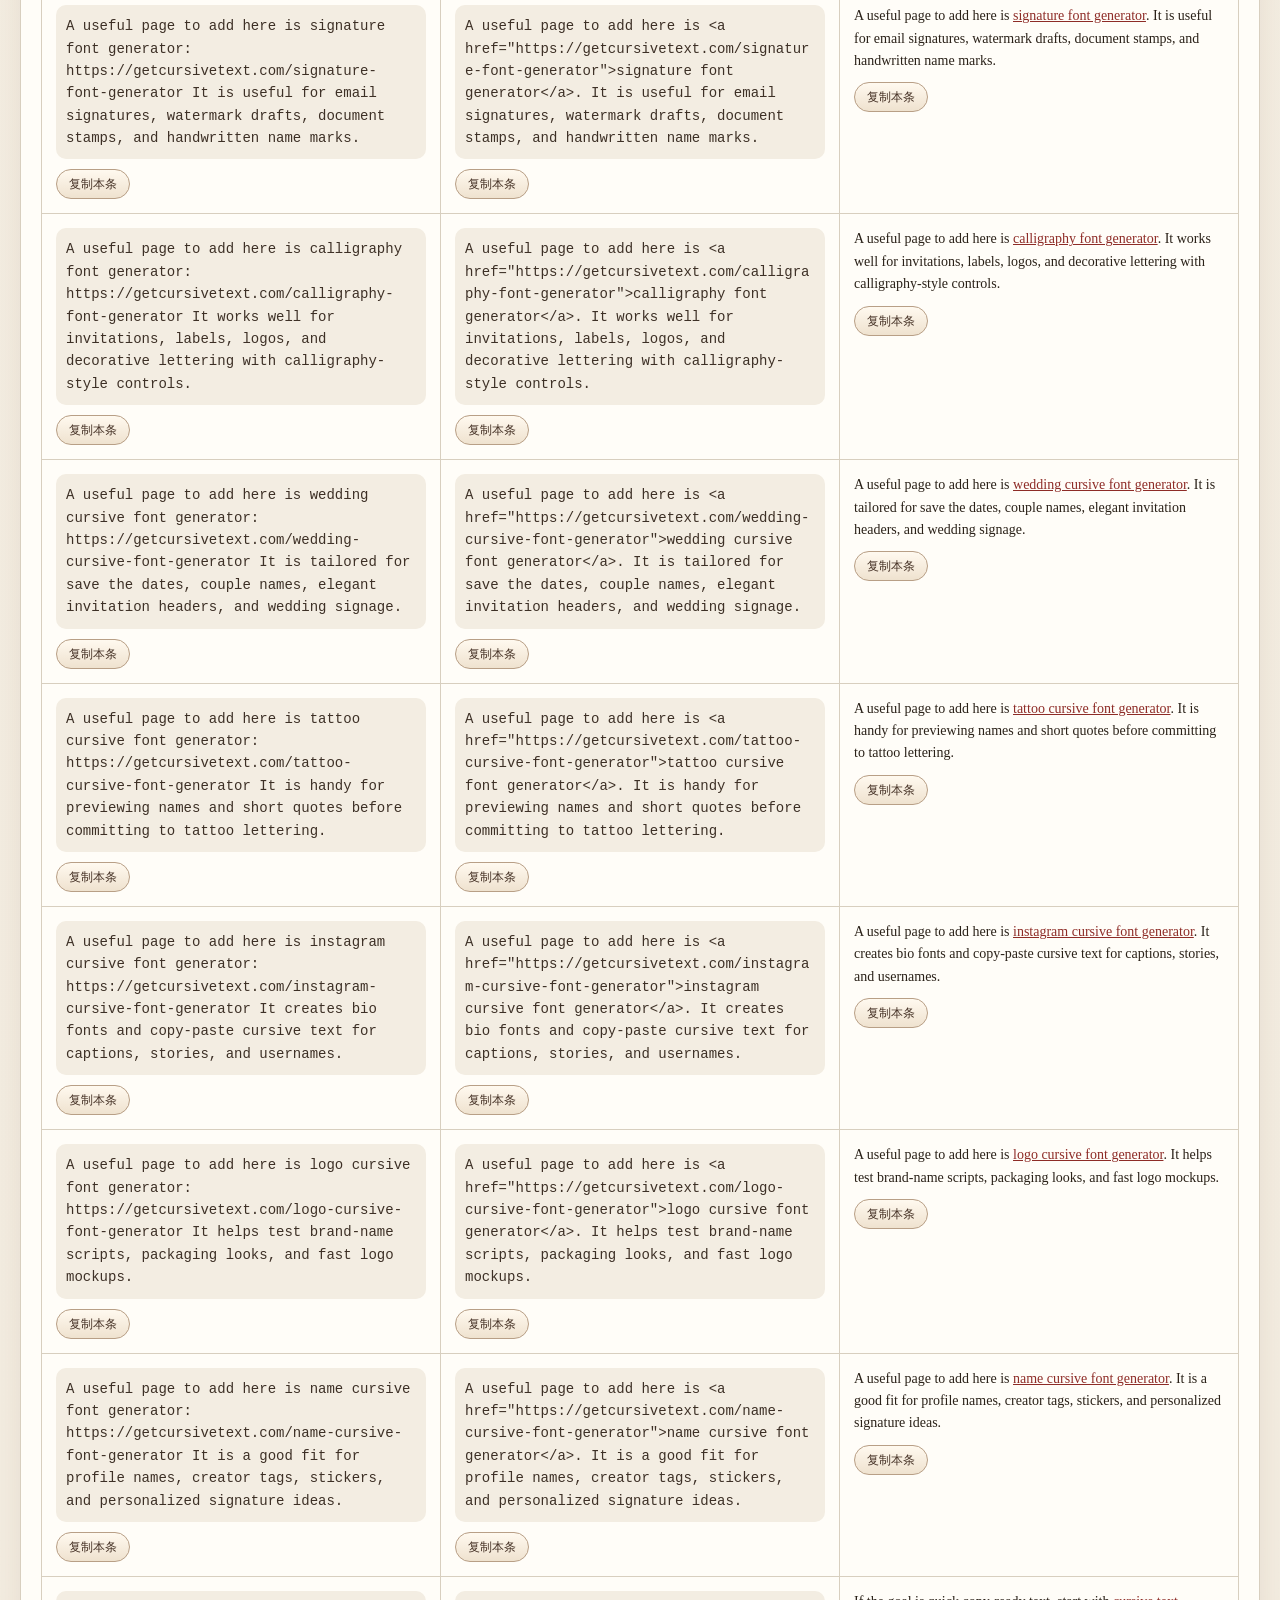
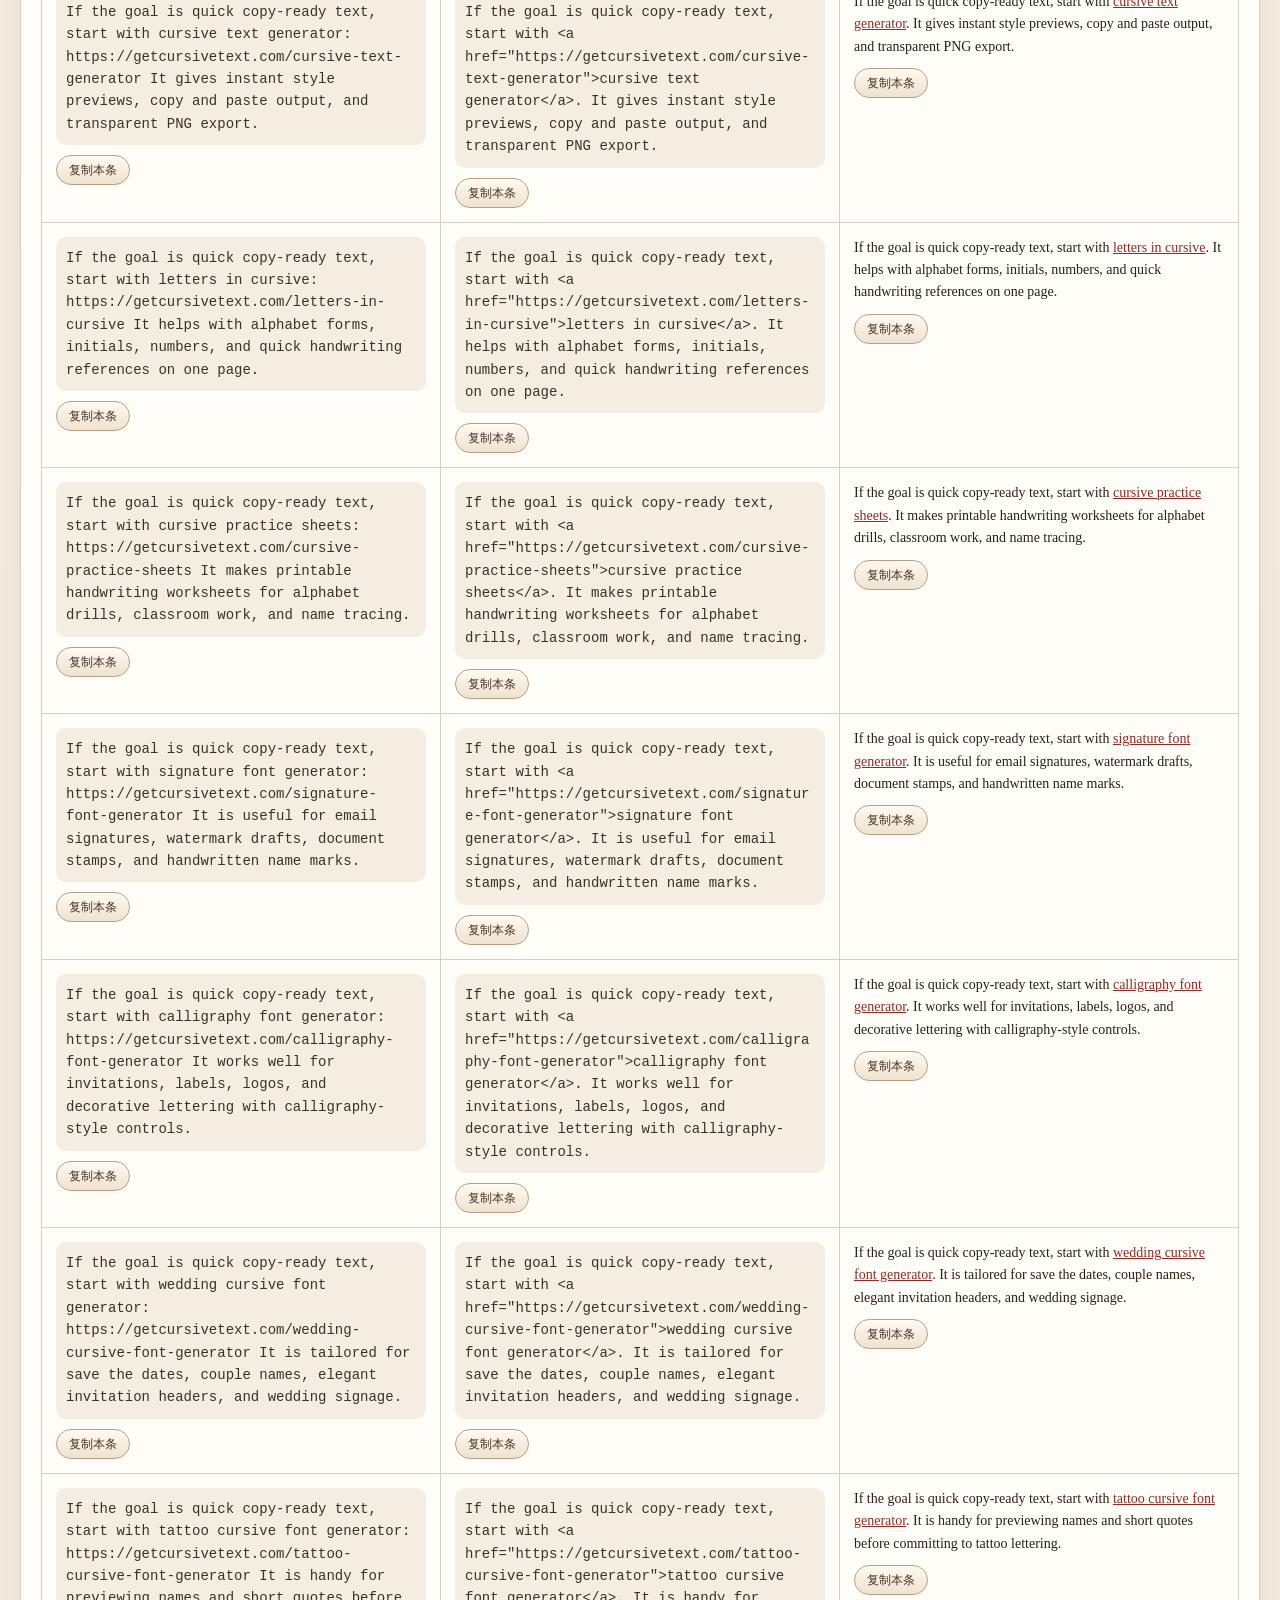
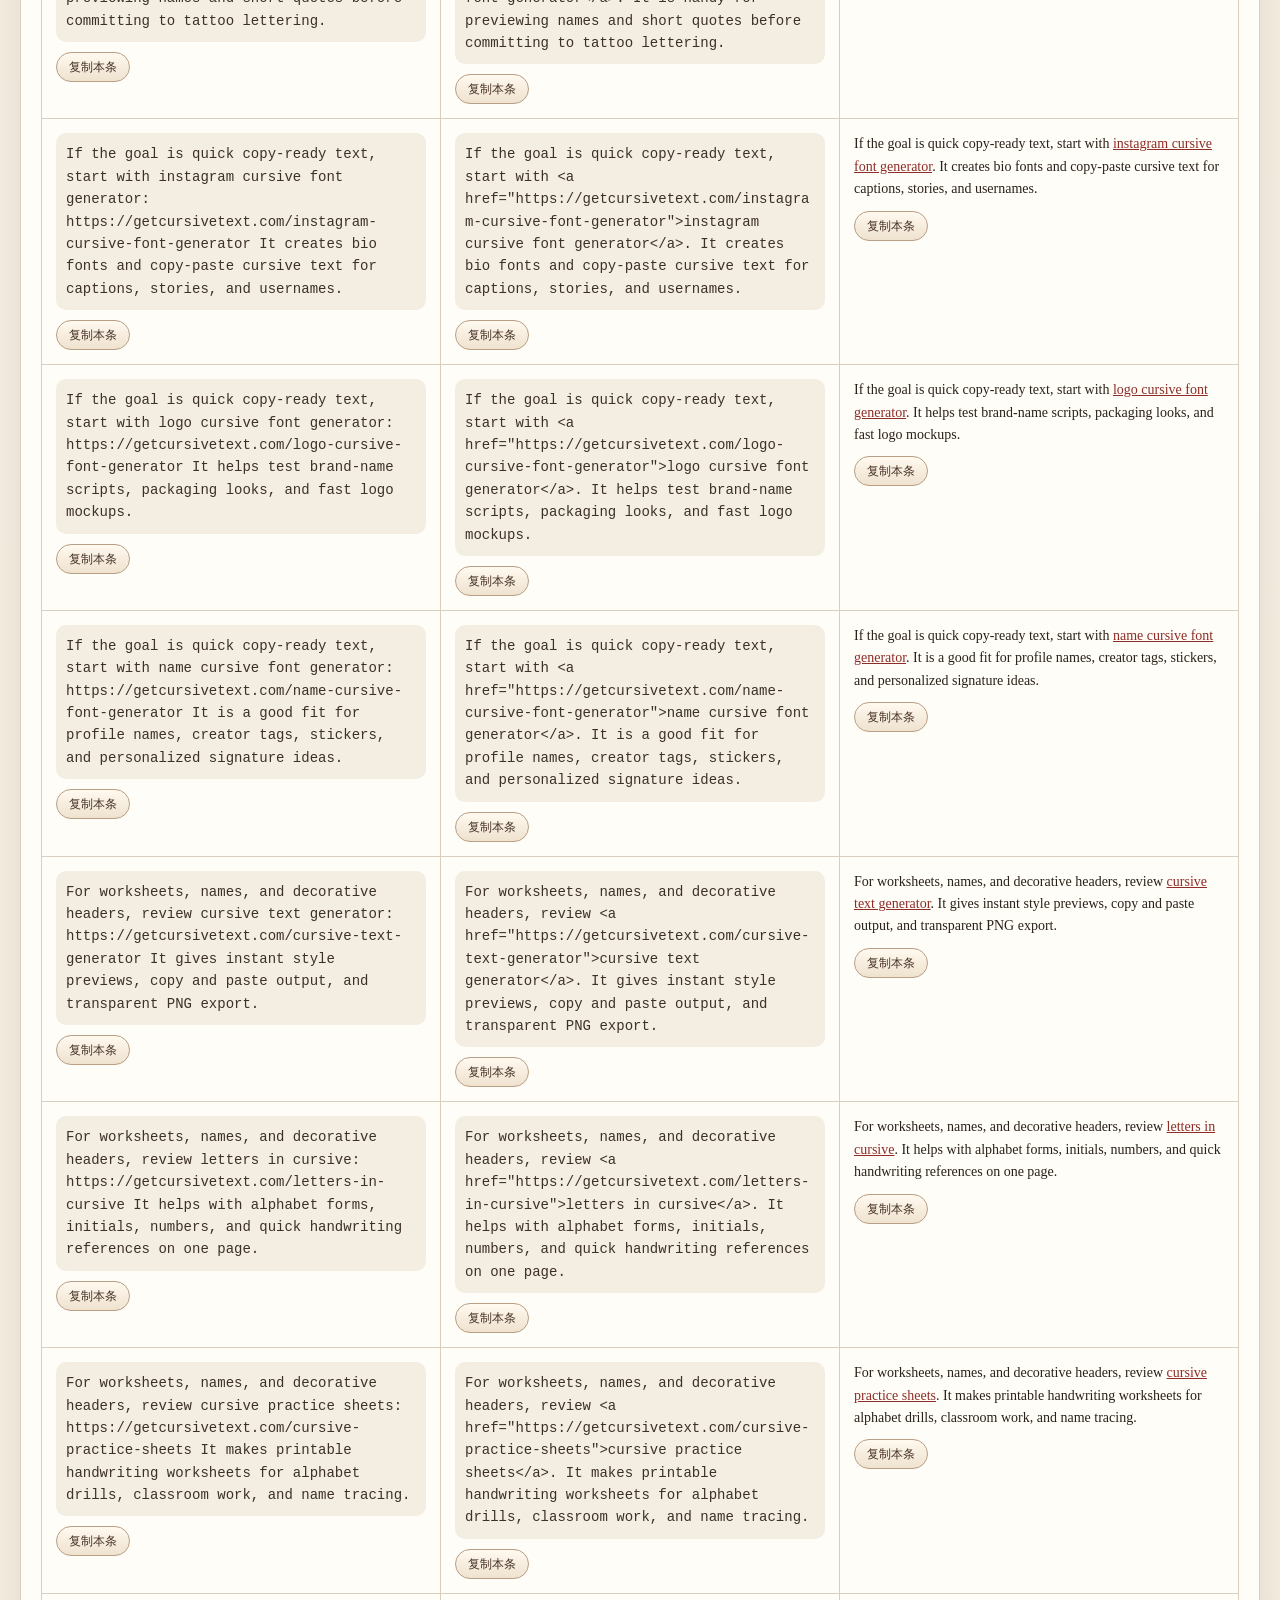
==== commit e04e32ce: "feat: add keyword filtering" ====
--- a/index.html
+++ b/index.html
@@ -69,6 +69,24 @@
         overflow: auto;
       }
 
+      .filter-panel {
+        display: grid;
+        gap: 12px;
+        margin: 0 0 18px;
+      }
+
+      .filter-label {
+        font-size: 14px;
+        font-weight: 700;
+        color: var(--text);
+      }
+
+      .filter-controls {
+        display: flex;
+        flex-wrap: wrap;
+        gap: 10px;
+      }
+
       table {
         width: 100%;
         border-collapse: collapse;
@@ -144,6 +162,31 @@
       .copy-btn:hover {
         border-color: #8e2c27;
         color: #8e2c27;
+      }
+
+      .filter-btn {
+        appearance: none;
+        border: 1px solid #c7b39e;
+        background: rgba(255, 249, 239, 0.72);
+        color: #5d493b;
+        border-radius: 999px;
+        padding: 9px 14px;
+        font-size: 13px;
+        line-height: 1.2;
+        cursor: pointer;
+        transition: background-color 120ms ease, color 120ms ease, border-color 120ms ease;
+      }
+
+      .filter-btn:hover {
+        border-color: #8e2c27;
+        color: #8e2c27;
+      }
+
+      .filter-btn.is-active {
+        border-color: #8e2c27;
+        background: linear-gradient(180deg, #a53a34 0%, #7e1f1b 100%);
+        color: #fff7ef;
+        box-shadow: 0 8px 18px rgba(126, 31, 27, 0.18);
       }
 
       .th-head {
@@ -192,6 +235,10 @@
               <span>name cursive font generator</span>
             </div>
           </div>
+        </div>
+        <div class="filter-panel">
+          <div class="filter-label">关键词过滤</div>
+          <div class="filter-controls" id="filter-controls"></div>
         </div>
         <p class="status" id="status">点击任意复制按钮即可复制对应文案。</p>
         <div class="table-wrap">
@@ -291,13 +338,21 @@
         }
       ];
 
+      const entries = leads.flatMap((lead) =>
+        keywords.map((item) => ({
+          keyword: item.anchor,
+          url: item.url,
+          plain: `${lead} ${item.anchor}: ${item.url} ${item.benefit}`,
+          anchor: `${lead} <a href="${item.url}">${item.anchor}</a>. ${item.benefit}`,
+          rendered: `${lead} ${item.anchor}. ${item.benefit}`
+        }))
+      );
+
       const rows = document.getElementById("rows");
+      const filterControls = document.getElementById("filter-controls");
       const status = document.getElementById("status");
-      const columnBuckets = {
-        plain: [],
-        anchor: [],
-        rendered: []
-      };
+      const initialStatus = "点击任意复制按钮即可复制对应文案。";
+      let activeKeyword = "all";
       const randomState = {
         plain: { order: [], cursor: 0 },
         anchor: { order: [], cursor: 0 },
@@ -312,12 +367,39 @@
           .replaceAll('"', "&quot;");
       }
 
-      async function copyText(text, label) {
+      function setStatus(message = initialStatus) {
+        status.textContent = message;
+      }
+
+      function getFilteredEntries() {
+        if (activeKeyword === "all") {
+          return entries;
+        }
+
+        return entries.filter((entry) => entry.keyword === activeKeyword);
+      }
+
+      function getActiveFilterLabel() {
+        return activeKeyword === "all" ? "全部" : activeKeyword;
+      }
+
+      function getFilterSummary() {
+        return `当前筛选：${getActiveFilterLabel()}（${getFilteredEntries().length} 条）`;
+      }
+
+      function resetRandomState() {
+        for (const column of Object.keys(randomState)) {
+          randomState[column].order = [];
+          randomState[column].cursor = 0;
+        }
+      }
+
+      async function copyText(text, message) {
         try {
           await navigator.clipboard.writeText(text);
-          status.textContent = `已复制: ${label}`;
+          setStatus(message);
         } catch (error) {
-          status.textContent = `复制失败，请手动复制。${label}`;
+          setStatus(`复制失败，请手动复制。${message}`);
         }
       }
 
@@ -333,7 +415,7 @@
       }
 
       function getNextRandomText(column) {
-        const bucket = columnBuckets[column];
+        const bucket = getFilteredEntries().map((entry) => entry[column]);
         const state = randomState[column];
 
         if (!bucket.length) {
@@ -357,38 +439,59 @@
         return bucket[itemIndex];
       }
 
-      for (const lead of leads) {
-        for (const item of keywords) {
-          const plain = `${lead} ${item.anchor}: ${item.url} ${item.benefit}`;
-          const anchorSource = `${lead} <a href="${item.url}">${item.anchor}</a>. ${item.benefit}`;
-          const renderedText = `${lead} ${item.anchor}. ${item.benefit}`;
-
-          columnBuckets.plain.push(plain);
-          columnBuckets.anchor.push(anchorSource);
-          columnBuckets.rendered.push(renderedText);
-
-          const tr = document.createElement("tr");
-          tr.innerHTML = `
+      function renderFilterControls() {
+        filterControls.innerHTML = `
+          <button class="filter-btn ${activeKeyword === "all" ? "is-active" : ""}" type="button" data-filter-keyword="all">全部</button>
+          ${keywords
+            .map(
+              (item) => `
+                <button
+                  class="filter-btn ${activeKeyword === item.anchor ? "is-active" : ""}"
+                  type="button"
+                  data-filter-keyword="${escapeHtml(item.anchor)}"
+                >${escapeHtml(item.anchor)}</button>
+              `
+            )
+            .join("")}
+        `;
+      }
+
+      function renderRows() {
+        rows.innerHTML = getFilteredEntries()
+          .map(
+            (entry) => `
             <td>
-              <code>${escapeHtml(plain)}</code>
+              <code>${escapeHtml(entry.plain)}</code>
               <div class="cell-actions">
-                <button class="copy-btn" type="button" data-copy="${escapeHtml(plain)}" data-label="纯文本源码">复制本条</button>
+                <button class="copy-btn" type="button" data-copy="${escapeHtml(entry.plain)}" data-label="纯文本源码">复制本条</button>
               </div>
             </td>
             <td>
-              <code>${escapeHtml(anchorSource)}</code>
+              <code>${escapeHtml(entry.anchor)}</code>
               <div class="cell-actions">
-                <button class="copy-btn" type="button" data-copy="${escapeHtml(anchorSource)}" data-label="锚文本文案源码">复制本条</button>
+                <button class="copy-btn" type="button" data-copy="${escapeHtml(entry.anchor)}" data-label="锚文本文案源码">复制本条</button>
               </div>
             </td>
             <td>
-              <div>${anchorSource}</div>
+              <div>${entry.anchor}</div>
               <div class="cell-actions">
-                <button class="copy-btn" type="button" data-copy="${escapeHtml(renderedText)}" data-label="渲染后文案">复制本条</button>
+                <button class="copy-btn" type="button" data-copy="${escapeHtml(entry.rendered)}" data-label="渲染后文案">复制本条</button>
               </div>
             </td>
-          `;
-          rows.appendChild(tr);
+          `
+          )
+          .map((cells) => `<tr>${cells}</tr>`)
+          .join("");
+      }
+
+      function setActiveKeyword(keyword, { announce = true } = {}) {
+        activeKeyword = keyword;
+        resetRandomState();
+        renderFilterControls();
+        renderRows();
+
+        if (announce) {
+          setStatus(getFilterSummary());
         }
       }
 
@@ -398,7 +501,25 @@
           return;
         }
 
-        await copyText(button.getAttribute("data-copy"), button.getAttribute("data-label"));
+        const count = getFilteredEntries().length;
+        await copyText(
+          button.getAttribute("data-copy"),
+          `已复制: ${button.getAttribute("data-label")}（当前筛选：${getActiveFilterLabel()}，${count} 条）`
+        );
+      });
+
+      filterControls.addEventListener("click", (event) => {
+        const button = event.target.closest("[data-filter-keyword]");
+        if (!button) {
+          return;
+        }
+
+        const keyword = button.getAttribute("data-filter-keyword");
+        if (keyword === activeKeyword) {
+          return;
+        }
+
+        setActiveKeyword(keyword);
       });
 
       document.addEventListener("click", async (event) => {
@@ -409,14 +530,22 @@
 
         const column = button.getAttribute("data-random-column");
         const randomText = getNextRandomText(column);
+        const count = getFilteredEntries().length;
         const labels = {
           plain: "随机纯文本源码",
           anchor: "随机锚文本文案源码",
           rendered: "随机渲染后文案"
         };
 
-        await copyText(randomText, labels[column]);
+        await copyText(
+          randomText,
+          `已复制: ${labels[column]}（当前筛选：${getActiveFilterLabel()}，${count} 条）`
+        );
       });
+
+      renderFilterControls();
+      renderRows();
+      setStatus(initialStatus);
     </script>
   </body>
 </html>
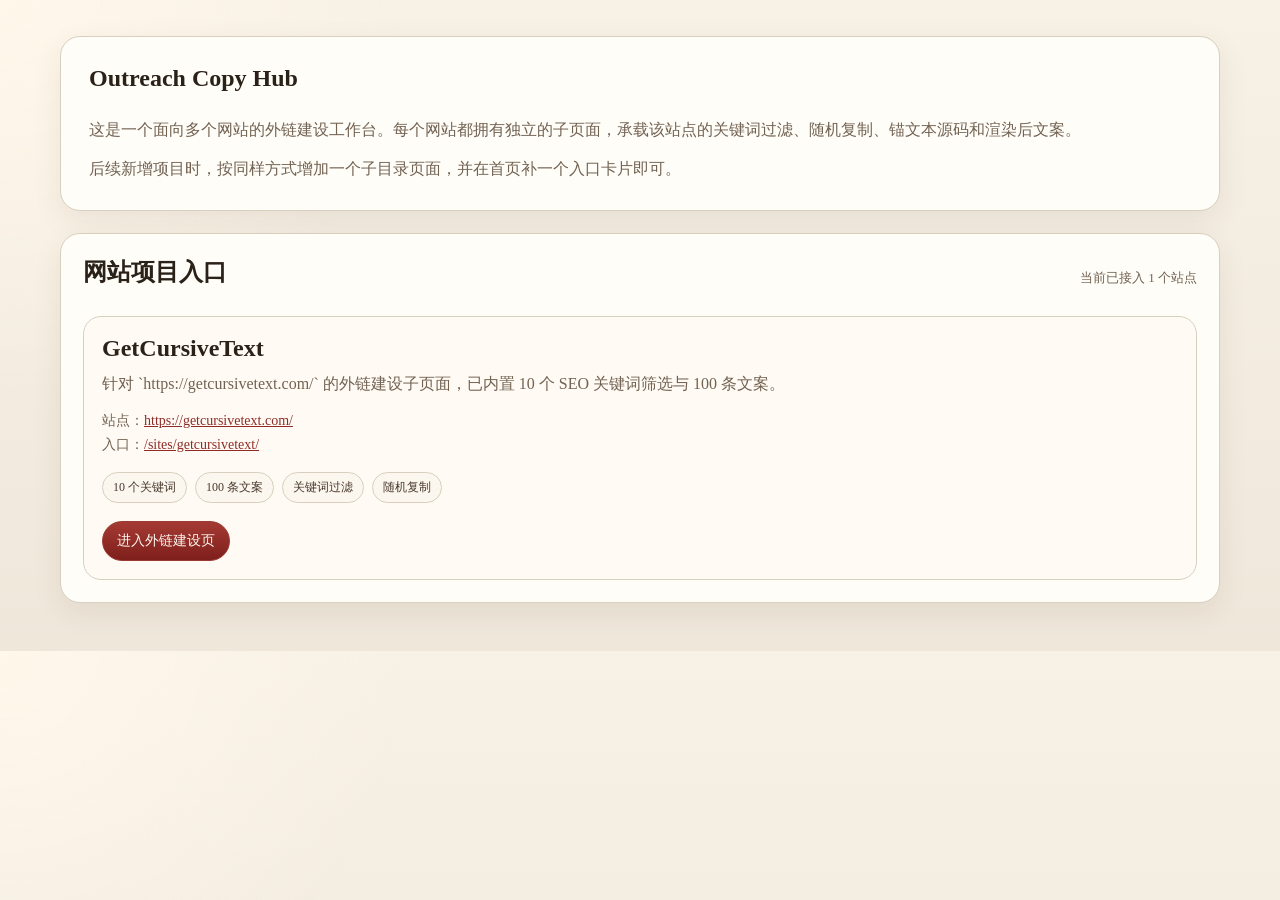
==== commit dbfda133: "feat: add multi-site outreach hub" ====
--- a/index.html
+++ b/index.html
@@ -3,7 +3,7 @@
   <head>
     <meta charset="UTF-8" />
     <meta name="viewport" content="width=device-width, initial-scale=1.0" />
-    <title>GetCursiveText Backlink Copy 100</title>
+    <title>Outreach Copy Hub</title>
     <style>
       :root {
         color-scheme: light;
@@ -13,7 +13,7 @@
         --text: #2a2118;
         --muted: #726252;
         --link: #8e2c27;
-        --code-bg: #f3ede2;
+        --accent: #7e1f1b;
       }
 
       * {
@@ -30,522 +30,156 @@
       }
 
       main {
-        max-width: 1600px;
+        max-width: 1200px;
         margin: 0 auto;
-        padding: 32px 20px 48px;
+        padding: 36px 20px 48px;
       }
 
-      h1 {
+      .hero,
+      .panel {
+        background: var(--panel);
+        border: 1px solid var(--line);
+        border-radius: 20px;
+        box-shadow: 0 10px 30px rgba(73, 53, 31, 0.08);
+      }
+
+      .hero {
+        padding: 28px;
+        margin-bottom: 22px;
+      }
+
+      h1,
+      h2 {
         margin: 0 0 12px;
-        font-size: 34px;
-        line-height: 1.1;
       }
 
       p {
-        margin: 0 0 10px;
+        margin: 0;
         color: var(--muted);
-        line-height: 1.6;
+        line-height: 1.7;
       }
 
-      .panel {
-        background: var(--panel);
-        border: 1px solid var(--line);
-        border-radius: 18px;
-        padding: 20px;
-        box-shadow: 0 10px 30px rgba(73, 53, 31, 0.08);
-      }
-
-      .meta {
-        margin: 18px 0 24px;
+      .summary {
         display: grid;
         gap: 12px;
       }
 
-      .meta strong {
-        color: var(--text);
+      .panel {
+        padding: 22px;
       }
 
-      .table-wrap {
-        overflow: auto;
+      .section-head {
+        display: flex;
+        justify-content: space-between;
+        align-items: center;
+        gap: 16px;
+        margin-bottom: 16px;
       }
 
-      .filter-panel {
-        display: grid;
-        gap: 12px;
-        margin: 0 0 18px;
+      .section-note {
+        font-size: 13px;
       }
 
-      .filter-label {
-        font-size: 14px;
-        font-weight: 700;
-        color: var(--text);
+      .grid {
+        display: grid;
+        grid-template-columns: repeat(auto-fit, minmax(280px, 1fr));
+        gap: 16px;
       }
 
-      .filter-controls {
+      .card {
+        border: 1px solid var(--line);
+        border-radius: 18px;
+        padding: 18px;
+        background: rgba(255, 251, 244, 0.94);
+      }
+
+      .card h3 {
+        margin: 0 0 8px;
+        font-size: 24px;
+      }
+
+      .meta {
+        display: grid;
+        gap: 6px;
+        margin: 14px 0 18px;
+        font-size: 14px;
+        color: var(--muted);
+      }
+
+      .badge-row {
         display: flex;
         flex-wrap: wrap;
-        gap: 10px;
+        gap: 8px;
       }
 
-      table {
-        width: 100%;
-        border-collapse: collapse;
-        table-layout: fixed;
+      .badge {
+        display: inline-block;
+        padding: 6px 10px;
+        border-radius: 999px;
+        border: 1px solid var(--line);
+        background: #fbf6ee;
+        font-size: 12px;
+        color: #4a3a2e;
       }
 
-      th,
-      td {
-        vertical-align: top;
-        border: 1px solid var(--line);
-        padding: 14px;
+      .primary-link {
+        display: inline-flex;
+        align-items: center;
+        justify-content: center;
+        padding: 10px 14px;
+        border-radius: 999px;
+        border: 1px solid #9a3a33;
+        background: linear-gradient(180deg, #a53a34 0%, #7e1f1b 100%);
+        color: #fff7ef;
+        text-decoration: none;
+        font-size: 14px;
       }
 
-      th {
-        position: sticky;
-        top: 0;
-        background: #f1e8da;
-        text-align: left;
-        font-size: 14px;
-        letter-spacing: 0.03em;
-      }
-
-      td {
-        background: rgba(255, 253, 248, 0.96);
-        font-size: 14px;
-        line-height: 1.6;
-      }
-
-      code {
-        display: block;
-        white-space: pre-wrap;
-        word-break: break-word;
-        font-family: "SFMono-Regular", "Consolas", monospace;
-        background: var(--code-bg);
-        padding: 10px;
-        border-radius: 10px;
-        color: #3d3026;
+      .primary-link:hover {
+        opacity: 0.92;
       }
 
       a {
         color: var(--link);
       }
-
-      .keywords {
-        display: flex;
-        flex-wrap: wrap;
-        gap: 8px;
-        margin-top: 8px;
-      }
-
-      .keywords span {
-        display: inline-block;
-        padding: 6px 10px;
-        border-radius: 999px;
-        border: 1px solid var(--line);
-        background: #fbf6ee;
-        color: #4a3a2e;
-        font-size: 13px;
-      }
-
-      .copy-btn {
-        appearance: none;
-        border: 1px solid #b89f86;
-        background: linear-gradient(180deg, #fff9ef 0%, #efe2cf 100%);
-        color: #463226;
-        border-radius: 999px;
-        padding: 8px 12px;
-        font-size: 12px;
-        line-height: 1;
-        cursor: pointer;
-      }
-
-      .copy-btn:hover {
-        border-color: #8e2c27;
-        color: #8e2c27;
-      }
-
-      .filter-btn {
-        appearance: none;
-        border: 1px solid #c7b39e;
-        background: rgba(255, 249, 239, 0.72);
-        color: #5d493b;
-        border-radius: 999px;
-        padding: 9px 14px;
-        font-size: 13px;
-        line-height: 1.2;
-        cursor: pointer;
-        transition: background-color 120ms ease, color 120ms ease, border-color 120ms ease;
-      }
-
-      .filter-btn:hover {
-        border-color: #8e2c27;
-        color: #8e2c27;
-      }
-
-      .filter-btn.is-active {
-        border-color: #8e2c27;
-        background: linear-gradient(180deg, #a53a34 0%, #7e1f1b 100%);
-        color: #fff7ef;
-        box-shadow: 0 8px 18px rgba(126, 31, 27, 0.18);
-      }
-
-      .th-head {
-        display: flex;
-        flex-direction: column;
-        align-items: flex-start;
-        gap: 10px;
-      }
-
-      .th-label {
-        font-weight: 700;
-      }
-
-      .cell-actions {
-        margin-top: 10px;
-      }
-
-      .status {
-        margin: 0 0 14px;
-        min-height: 20px;
-        color: #6b4330;
-        font-size: 13px;
-      }
     </style>
   </head>
   <body>
     <main>
+      <section class="hero">
+        <div class="summary">
+          <h1>Outreach Copy Hub</h1>
+          <p>这是一个面向多个网站的外链建设工作台。每个网站都拥有独立的子页面，承载该站点的关键词过滤、随机复制、锚文本源码和渲染后文案。</p>
+          <p>后续新增项目时，按同样方式增加一个子目录页面，并在首页补一个入口卡片即可。</p>
+        </div>
+      </section>
+
       <section class="panel">
-        <h1>GetCursiveText 外链建设文案 100 条</h1>
-        <p>主域名：<a href="https://getcursivetext.com/">https://getcursivetext.com/</a></p>
-        <p>表格共 3 列：纯文本文案源码、带锚文本的 HTML 文案源码、锚文本渲染后的文案。</p>
-        <div class="meta">
-          <p><strong>生成逻辑：</strong>基于项目现有页面标题与 SEO 关键词簇，覆盖工具页、教程页、社媒场景、签名场景、婚礼场景和品牌场景。</p>
-          <div>
-            <strong>已覆盖关键词：</strong>
-            <div class="keywords">
-              <span>cursive text generator</span>
-              <span>letters in cursive</span>
-              <span>cursive practice sheets</span>
-              <span>signature font generator</span>
-              <span>calligraphy font generator</span>
-              <span>wedding cursive font generator</span>
-              <span>tattoo cursive font generator</span>
-              <span>instagram cursive font generator</span>
-              <span>logo cursive font generator</span>
-              <span>name cursive font generator</span>
+        <div class="section-head">
+          <h2>网站项目入口</h2>
+          <p class="section-note">当前已接入 1 个站点</p>
+        </div>
+
+        <div class="grid">
+          <article class="card">
+            <h3>GetCursiveText</h3>
+            <p>针对 `https://getcursivetext.com/` 的外链建设子页面，已内置 10 个 SEO 关键词筛选与 100 条文案。</p>
+            <div class="meta">
+              <div>站点：<a href="https://getcursivetext.com/">https://getcursivetext.com/</a></div>
+              <div>入口：<a href="./sites/getcursivetext/">/sites/getcursivetext/</a></div>
             </div>
-          </div>
-        </div>
-        <div class="filter-panel">
-          <div class="filter-label">关键词过滤</div>
-          <div class="filter-controls" id="filter-controls"></div>
-        </div>
-        <p class="status" id="status">点击任意复制按钮即可复制对应文案。</p>
-        <div class="table-wrap">
-          <table>
-            <thead>
-              <tr>
-                <th>
-                  <div class="th-head">
-                    <span class="th-label">纯文本文案源码</span>
-                    <button class="copy-btn" type="button" data-random-column="plain">随机复制本列</button>
-                  </div>
-                </th>
-                <th>
-                  <div class="th-head">
-                    <span class="th-label">带有锚文本文案源码</span>
-                    <button class="copy-btn" type="button" data-random-column="anchor">随机复制本列</button>
-                  </div>
-                </th>
-                <th>
-                  <div class="th-head">
-                    <span class="th-label">锚文本渲染后文案</span>
-                    <button class="copy-btn" type="button" data-random-column="rendered">随机复制本列</button>
-                  </div>
-                </th>
-              </tr>
-            </thead>
-            <tbody id="rows"></tbody>
-          </table>
+            <div class="badge-row">
+              <span class="badge">10 个关键词</span>
+              <span class="badge">100 条文案</span>
+              <span class="badge">关键词过滤</span>
+              <span class="badge">随机复制</span>
+            </div>
+            <div style="margin-top: 18px">
+              <a class="primary-link" href="./sites/getcursivetext/">进入外链建设页</a>
+            </div>
+          </article>
         </div>
       </section>
     </main>
-
-    <script>
-      const leads = [
-        "If readers want a faster way to test script styling, try",
-        "For anyone comparing handwriting tools, I would add",
-        "If you need a practical option for social graphics, check",
-        "One resource I keep bookmarked for lettering drafts is",
-        "A useful page to add here is",
-        "If the goal is quick copy-ready text, start with",
-        "For worksheets, names, and decorative headers, review",
-        "When I need to check readability before final design, I use",
-        "This is also worth mentioning for people who want editable text and image export:",
-        "For creators testing script styles across use cases, see"
-      ];
-
-      const keywords = [
-        {
-          anchor: "cursive text generator",
-          url: "https://getcursivetext.com/cursive-text-generator",
-          benefit: "It gives instant style previews, copy and paste output, and transparent PNG export."
-        },
-        {
-          anchor: "letters in cursive",
-          url: "https://getcursivetext.com/letters-in-cursive",
-          benefit: "It helps with alphabet forms, initials, numbers, and quick handwriting references on one page."
-        },
-        {
-          anchor: "cursive practice sheets",
-          url: "https://getcursivetext.com/cursive-practice-sheets",
-          benefit: "It makes printable handwriting worksheets for alphabet drills, classroom work, and name tracing."
-        },
-        {
-          anchor: "signature font generator",
-          url: "https://getcursivetext.com/signature-font-generator",
-          benefit: "It is useful for email signatures, watermark drafts, document stamps, and handwritten name marks."
-        },
-        {
-          anchor: "calligraphy font generator",
-          url: "https://getcursivetext.com/calligraphy-font-generator",
-          benefit: "It works well for invitations, labels, logos, and decorative lettering with calligraphy-style controls."
-        },
-        {
-          anchor: "wedding cursive font generator",
-          url: "https://getcursivetext.com/wedding-cursive-font-generator",
-          benefit: "It is tailored for save the dates, couple names, elegant invitation headers, and wedding signage."
-        },
-        {
-          anchor: "tattoo cursive font generator",
-          url: "https://getcursivetext.com/tattoo-cursive-font-generator",
-          benefit: "It is handy for previewing names and short quotes before committing to tattoo lettering."
-        },
-        {
-          anchor: "instagram cursive font generator",
-          url: "https://getcursivetext.com/instagram-cursive-font-generator",
-          benefit: "It creates bio fonts and copy-paste cursive text for captions, stories, and usernames."
-        },
-        {
-          anchor: "logo cursive font generator",
-          url: "https://getcursivetext.com/logo-cursive-font-generator",
-          benefit: "It helps test brand-name scripts, packaging looks, and fast logo mockups."
-        },
-        {
-          anchor: "name cursive font generator",
-          url: "https://getcursivetext.com/name-cursive-font-generator",
-          benefit: "It is a good fit for profile names, creator tags, stickers, and personalized signature ideas."
-        }
-      ];
-
-      const entries = leads.flatMap((lead) =>
-        keywords.map((item) => ({
-          keyword: item.anchor,
-          url: item.url,
-          plain: `${lead} ${item.anchor}: ${item.url} ${item.benefit}`,
-          anchor: `${lead} <a href="${item.url}">${item.anchor}</a>. ${item.benefit}`,
-          rendered: `${lead} ${item.anchor}. ${item.benefit}`
-        }))
-      );
-
-      const rows = document.getElementById("rows");
-      const filterControls = document.getElementById("filter-controls");
-      const status = document.getElementById("status");
-      const initialStatus = "点击任意复制按钮即可复制对应文案。";
-      let activeKeyword = "all";
-      const randomState = {
-        plain: { order: [], cursor: 0 },
-        anchor: { order: [], cursor: 0 },
-        rendered: { order: [], cursor: 0 }
-      };
-
-      function escapeHtml(value) {
-        return value
-          .replaceAll("&", "&amp;")
-          .replaceAll("<", "&lt;")
-          .replaceAll(">", "&gt;")
-          .replaceAll('"', "&quot;");
-      }
-
-      function setStatus(message = initialStatus) {
-        status.textContent = message;
-      }
-
-      function getFilteredEntries() {
-        if (activeKeyword === "all") {
-          return entries;
-        }
-
-        return entries.filter((entry) => entry.keyword === activeKeyword);
-      }
-
-      function getActiveFilterLabel() {
-        return activeKeyword === "all" ? "全部" : activeKeyword;
-      }
-
-      function getFilterSummary() {
-        return `当前筛选：${getActiveFilterLabel()}（${getFilteredEntries().length} 条）`;
-      }
-
-      function resetRandomState() {
-        for (const column of Object.keys(randomState)) {
-          randomState[column].order = [];
-          randomState[column].cursor = 0;
-        }
-      }
-
-      async function copyText(text, message) {
-        try {
-          await navigator.clipboard.writeText(text);
-          setStatus(message);
-        } catch (error) {
-          setStatus(`复制失败，请手动复制。${message}`);
-        }
-      }
-
-      function createShuffledIndexes(length) {
-        const order = Array.from({ length }, (_, index) => index);
-
-        for (let index = order.length - 1; index > 0; index -= 1) {
-          const swapIndex = Math.floor(Math.random() * (index + 1));
-          [order[index], order[swapIndex]] = [order[swapIndex], order[index]];
-        }
-
-        return order;
-      }
-
-      function getNextRandomText(column) {
-        const bucket = getFilteredEntries().map((entry) => entry[column]);
-        const state = randomState[column];
-
-        if (!bucket.length) {
-          return "";
-        }
-
-        if (state.order.length !== bucket.length || state.cursor >= state.order.length) {
-          const previousIndex =
-            state.order.length && state.cursor > 0 ? state.order[state.cursor - 1] : null;
-
-          state.order = createShuffledIndexes(bucket.length);
-          state.cursor = 0;
-
-          if (bucket.length > 1 && previousIndex !== null && state.order[0] === previousIndex) {
-            [state.order[0], state.order[1]] = [state.order[1], state.order[0]];
-          }
-        }
-
-        const itemIndex = state.order[state.cursor];
-        state.cursor += 1;
-        return bucket[itemIndex];
-      }
-
-      function renderFilterControls() {
-        filterControls.innerHTML = `
-          <button class="filter-btn ${activeKeyword === "all" ? "is-active" : ""}" type="button" data-filter-keyword="all">全部</button>
-          ${keywords
-            .map(
-              (item) => `
-                <button
-                  class="filter-btn ${activeKeyword === item.anchor ? "is-active" : ""}"
-                  type="button"
-                  data-filter-keyword="${escapeHtml(item.anchor)}"
-                >${escapeHtml(item.anchor)}</button>
-              `
-            )
-            .join("")}
-        `;
-      }
-
-      function renderRows() {
-        rows.innerHTML = getFilteredEntries()
-          .map(
-            (entry) => `
-            <td>
-              <code>${escapeHtml(entry.plain)}</code>
-              <div class="cell-actions">
-                <button class="copy-btn" type="button" data-copy="${escapeHtml(entry.plain)}" data-label="纯文本源码">复制本条</button>
-              </div>
-            </td>
-            <td>
-              <code>${escapeHtml(entry.anchor)}</code>
-              <div class="cell-actions">
-                <button class="copy-btn" type="button" data-copy="${escapeHtml(entry.anchor)}" data-label="锚文本文案源码">复制本条</button>
-              </div>
-            </td>
-            <td>
-              <div>${entry.anchor}</div>
-              <div class="cell-actions">
-                <button class="copy-btn" type="button" data-copy="${escapeHtml(entry.rendered)}" data-label="渲染后文案">复制本条</button>
-              </div>
-            </td>
-          `
-          )
-          .map((cells) => `<tr>${cells}</tr>`)
-          .join("");
-      }
-
-      function setActiveKeyword(keyword, { announce = true } = {}) {
-        activeKeyword = keyword;
-        resetRandomState();
-        renderFilterControls();
-        renderRows();
-
-        if (announce) {
-          setStatus(getFilterSummary());
-        }
-      }
-
-      rows.addEventListener("click", async (event) => {
-        const button = event.target.closest("[data-copy]");
-        if (!button) {
-          return;
-        }
-
-        const count = getFilteredEntries().length;
-        await copyText(
-          button.getAttribute("data-copy"),
-          `已复制: ${button.getAttribute("data-label")}（当前筛选：${getActiveFilterLabel()}，${count} 条）`
-        );
-      });
-
-      filterControls.addEventListener("click", (event) => {
-        const button = event.target.closest("[data-filter-keyword]");
-        if (!button) {
-          return;
-        }
-
-        const keyword = button.getAttribute("data-filter-keyword");
-        if (keyword === activeKeyword) {
-          return;
-        }
-
-        setActiveKeyword(keyword);
-      });
-
-      document.addEventListener("click", async (event) => {
-        const button = event.target.closest("[data-random-column]");
-        if (!button) {
-          return;
-        }
-
-        const column = button.getAttribute("data-random-column");
-        const randomText = getNextRandomText(column);
-        const count = getFilteredEntries().length;
-        const labels = {
-          plain: "随机纯文本源码",
-          anchor: "随机锚文本文案源码",
-          rendered: "随机渲染后文案"
-        };
-
-        await copyText(
-          randomText,
-          `已复制: ${labels[column]}（当前筛选：${getActiveFilterLabel()}，${count} 条）`
-        );
-      });
-
-      renderFilterControls();
-      renderRows();
-      setStatus(initialStatus);
-    </script>
   </body>
 </html>
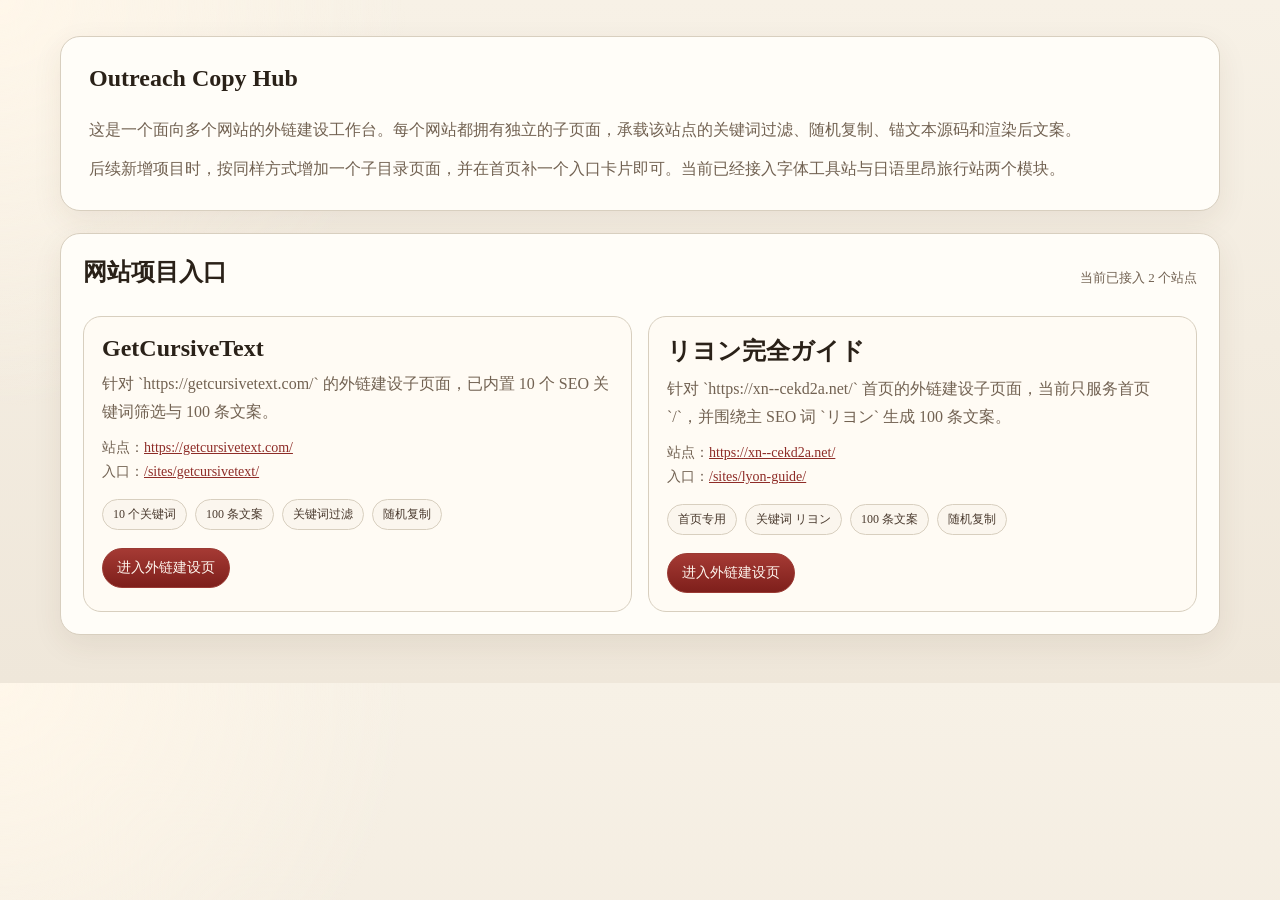
==== commit b7ec5215: "feat: add lyon homepage outreach module" ====
--- a/index.html
+++ b/index.html
@@ -150,14 +150,14 @@
         <div class="summary">
           <h1>Outreach Copy Hub</h1>
           <p>这是一个面向多个网站的外链建设工作台。每个网站都拥有独立的子页面，承载该站点的关键词过滤、随机复制、锚文本源码和渲染后文案。</p>
-          <p>后续新增项目时，按同样方式增加一个子目录页面，并在首页补一个入口卡片即可。</p>
+          <p>后续新增项目时，按同样方式增加一个子目录页面，并在首页补一个入口卡片即可。当前已经接入字体工具站与日语里昂旅行站两个模块。</p>
         </div>
       </section>
 
       <section class="panel">
         <div class="section-head">
           <h2>网站项目入口</h2>
-          <p class="section-note">当前已接入 1 个站点</p>
+          <p class="section-note">当前已接入 2 个站点</p>
         </div>
 
         <div class="grid">
@@ -178,6 +178,23 @@
               <a class="primary-link" href="./sites/getcursivetext/">进入外链建设页</a>
             </div>
           </article>
+          <article class="card">
+            <h3>リヨン完全ガイド</h3>
+            <p>针对 `https://xn--cekd2a.net/` 首页的外链建设子页面，当前只服务首页 `/`，并围绕主 SEO 词 `リヨン` 生成 100 条文案。</p>
+            <div class="meta">
+              <div>站点：<a href="https://xn--cekd2a.net/">https://xn--cekd2a.net/</a></div>
+              <div>入口：<a href="./sites/lyon-guide/">/sites/lyon-guide/</a></div>
+            </div>
+            <div class="badge-row">
+              <span class="badge">首页专用</span>
+              <span class="badge">关键词 リヨン</span>
+              <span class="badge">100 条文案</span>
+              <span class="badge">随机复制</span>
+            </div>
+            <div style="margin-top: 18px">
+              <a class="primary-link" href="./sites/lyon-guide/">进入外链建设页</a>
+            </div>
+          </article>
         </div>
       </section>
     </main>
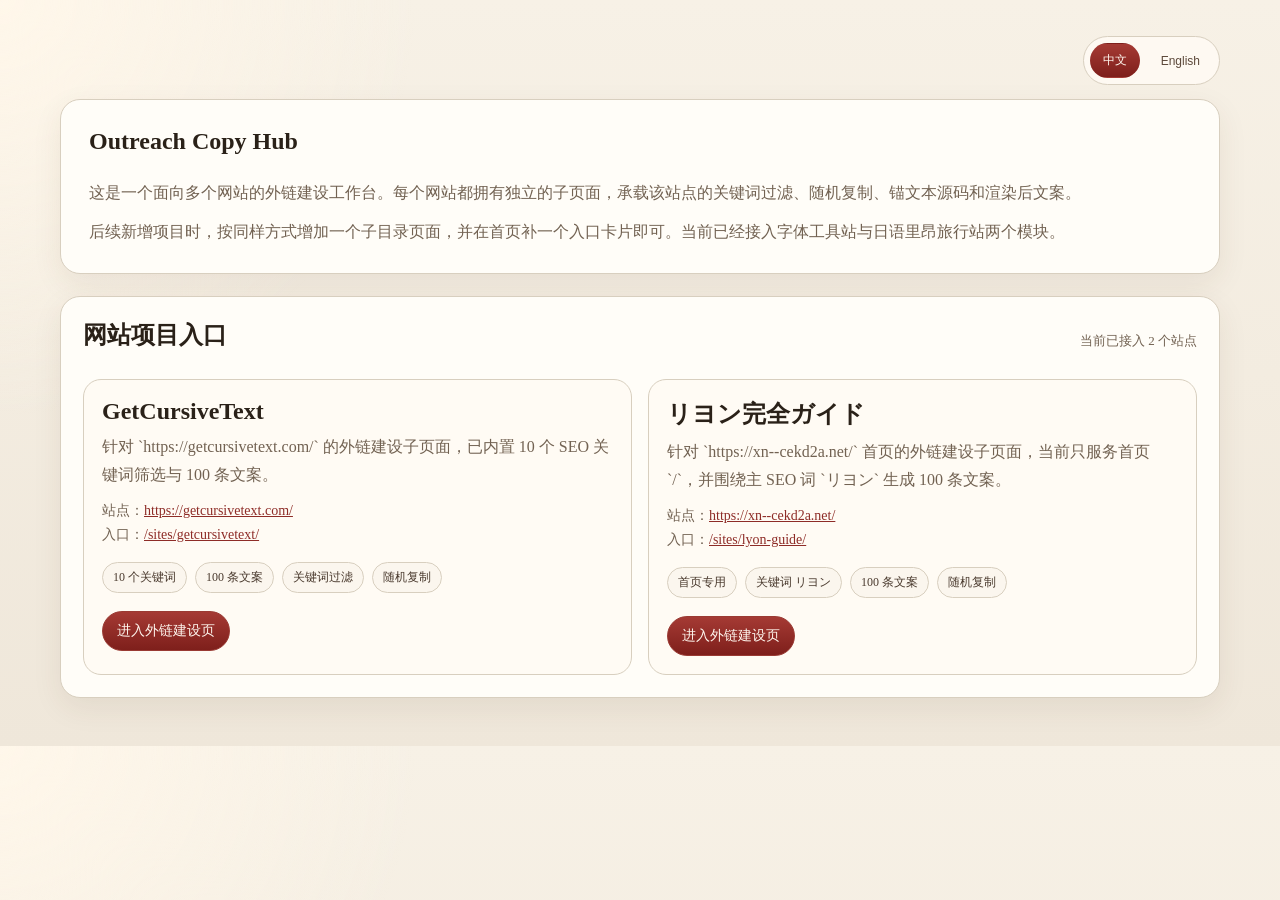
==== commit d697da97: "feat: add english localization" ====
--- a/index.html
+++ b/index.html
@@ -13,7 +13,6 @@
         --text: #2a2118;
         --muted: #726252;
         --link: #8e2c27;
-        --accent: #7e1f1b;
       }
 
       * {
@@ -33,6 +32,37 @@
         max-width: 1200px;
         margin: 0 auto;
         padding: 36px 20px 48px;
+      }
+
+      .topbar {
+        display: flex;
+        justify-content: flex-end;
+        margin-bottom: 14px;
+      }
+
+      .lang-switch {
+        display: inline-flex;
+        gap: 8px;
+        padding: 6px;
+        border: 1px solid var(--line);
+        border-radius: 999px;
+        background: rgba(255, 251, 244, 0.88);
+      }
+
+      .lang-btn {
+        appearance: none;
+        border: 1px solid transparent;
+        border-radius: 999px;
+        background: transparent;
+        color: #5d493b;
+        padding: 8px 12px;
+        font-size: 12px;
+        cursor: pointer;
+      }
+
+      .lang-btn.is-active {
+        background: linear-gradient(180deg, #a53a34 0%, #7e1f1b 100%);
+        color: #fff7ef;
       }
 
       .hero,
@@ -146,57 +176,151 @@
   </head>
   <body>
     <main>
+      <div class="topbar">
+        <div class="lang-switch" aria-label="Language switcher">
+          <button class="lang-btn" type="button" data-lang="zh">中文</button>
+          <button class="lang-btn" type="button" data-lang="en">English</button>
+        </div>
+      </div>
+
       <section class="hero">
         <div class="summary">
-          <h1>Outreach Copy Hub</h1>
-          <p>这是一个面向多个网站的外链建设工作台。每个网站都拥有独立的子页面，承载该站点的关键词过滤、随机复制、锚文本源码和渲染后文案。</p>
-          <p>后续新增项目时，按同样方式增加一个子目录页面，并在首页补一个入口卡片即可。当前已经接入字体工具站与日语里昂旅行站两个模块。</p>
+          <h1 id="hero-title">Outreach Copy Hub</h1>
+          <p id="hero-body-1"></p>
+          <p id="hero-body-2"></p>
         </div>
       </section>
 
       <section class="panel">
         <div class="section-head">
-          <h2>网站项目入口</h2>
-          <p class="section-note">当前已接入 2 个站点</p>
+          <h2 id="section-title"></h2>
+          <p class="section-note" id="section-note"></p>
         </div>
 
         <div class="grid">
           <article class="card">
             <h3>GetCursiveText</h3>
-            <p>针对 `https://getcursivetext.com/` 的外链建设子页面，已内置 10 个 SEO 关键词筛选与 100 条文案。</p>
+            <p id="card-getcursive-desc"></p>
             <div class="meta">
-              <div>站点：<a href="https://getcursivetext.com/">https://getcursivetext.com/</a></div>
-              <div>入口：<a href="./sites/getcursivetext/">/sites/getcursivetext/</a></div>
+              <div><span id="site-label-1"></span><a href="https://getcursivetext.com/">https://getcursivetext.com/</a></div>
+              <div><span id="entry-label-1"></span><a href="./sites/getcursivetext/">/sites/getcursivetext/</a></div>
             </div>
             <div class="badge-row">
-              <span class="badge">10 个关键词</span>
-              <span class="badge">100 条文案</span>
-              <span class="badge">关键词过滤</span>
-              <span class="badge">随机复制</span>
+              <span class="badge" id="badge-getcursive-1"></span>
+              <span class="badge" id="badge-getcursive-2"></span>
+              <span class="badge" id="badge-getcursive-3"></span>
+              <span class="badge" id="badge-getcursive-4"></span>
             </div>
             <div style="margin-top: 18px">
-              <a class="primary-link" href="./sites/getcursivetext/">进入外链建设页</a>
+              <a class="primary-link" href="./sites/getcursivetext/" id="cta-getcursive"></a>
             </div>
           </article>
+
           <article class="card">
             <h3>リヨン完全ガイド</h3>
-            <p>针对 `https://xn--cekd2a.net/` 首页的外链建设子页面，当前只服务首页 `/`，并围绕主 SEO 词 `リヨン` 生成 100 条文案。</p>
+            <p id="card-lyon-desc"></p>
             <div class="meta">
-              <div>站点：<a href="https://xn--cekd2a.net/">https://xn--cekd2a.net/</a></div>
-              <div>入口：<a href="./sites/lyon-guide/">/sites/lyon-guide/</a></div>
+              <div><span id="site-label-2"></span><a href="https://xn--cekd2a.net/">https://xn--cekd2a.net/</a></div>
+              <div><span id="entry-label-2"></span><a href="./sites/lyon-guide/">/sites/lyon-guide/</a></div>
             </div>
             <div class="badge-row">
-              <span class="badge">首页专用</span>
-              <span class="badge">关键词 リヨン</span>
-              <span class="badge">100 条文案</span>
-              <span class="badge">随机复制</span>
+              <span class="badge" id="badge-lyon-1"></span>
+              <span class="badge" id="badge-lyon-2"></span>
+              <span class="badge" id="badge-lyon-3"></span>
+              <span class="badge" id="badge-lyon-4"></span>
             </div>
             <div style="margin-top: 18px">
-              <a class="primary-link" href="./sites/lyon-guide/">进入外链建设页</a>
+              <a class="primary-link" href="./sites/lyon-guide/" id="cta-lyon"></a>
             </div>
           </article>
         </div>
       </section>
     </main>
+
+    <script>
+      const STORAGE_KEY = "outreach-copy-hub-language";
+      const translations = {
+        zh: {
+          title: "Outreach Copy Hub",
+          hero1:
+            "这是一个面向多个网站的外链建设工作台。每个网站都拥有独立的子页面，承载该站点的关键词过滤、随机复制、锚文本源码和渲染后文案。",
+          hero2:
+            "后续新增项目时，按同样方式增加一个子目录页面，并在首页补一个入口卡片即可。当前已经接入字体工具站与日语里昂旅行站两个模块。",
+          sectionTitle: "网站项目入口",
+          sectionNote: "当前已接入 2 个站点",
+          siteLabel: "站点：",
+          entryLabel: "入口：",
+          getcursiveDesc:
+            "针对 `https://getcursivetext.com/` 的外链建设子页面，已内置 10 个 SEO 关键词筛选与 100 条文案。",
+          getcursiveBadges: ["10 个关键词", "100 条文案", "关键词过滤", "随机复制"],
+          getcursiveCta: "进入外链建设页",
+          lyonDesc:
+            "针对 `https://xn--cekd2a.net/` 首页的外链建设子页面，当前只服务首页 `/`，并围绕主 SEO 词 `リヨン` 生成 100 条文案。",
+          lyonBadges: ["首页专用", "关键词 リヨン", "100 条文案", "随机复制"],
+          lyonCta: "进入外链建设页",
+        },
+        en: {
+          title: "Outreach Copy Hub",
+          hero1:
+            "This is a multi-site outreach copy workspace. Each website has its own subpage with keyword filtering, random copy actions, anchor-source snippets, and rendered copy variants.",
+          hero2:
+            "When you add another project later, follow the same pattern: create a new subdirectory page and add one more entry card on this homepage. The hub currently includes a font-tool site and a Japanese Lyon travel site.",
+          sectionTitle: "Project Entrypoints",
+          sectionNote: "2 sites currently connected",
+          siteLabel: "Site: ",
+          entryLabel: "Entry: ",
+          getcursiveDesc:
+            "A dedicated outreach subpage for `https://getcursivetext.com/`, with 10 SEO keyword filters and 100 copy variants built in.",
+          getcursiveBadges: ["10 keywords", "100 copy lines", "Keyword filter", "Random copy"],
+          getcursiveCta: "Open outreach page",
+          lyonDesc:
+            "A dedicated outreach subpage for the homepage of `https://xn--cekd2a.net/`, focused only on `/` and built around the core SEO term `リヨン` with 100 copy variants.",
+          lyonBadges: ["Homepage only", "Keyword リヨン", "100 copy lines", "Random copy"],
+          lyonCta: "Open outreach page",
+        },
+      };
+
+      function getSavedLanguage() {
+        const saved = localStorage.getItem(STORAGE_KEY);
+        return saved === "en" ? "en" : "zh";
+      }
+
+      function setActiveLanguage(lang) {
+        const copy = translations[lang];
+        document.documentElement.lang = lang === "en" ? "en" : "zh-CN";
+        document.title = copy.title;
+        document.getElementById("hero-title").textContent = copy.title;
+        document.getElementById("hero-body-1").textContent = copy.hero1;
+        document.getElementById("hero-body-2").textContent = copy.hero2;
+        document.getElementById("section-title").textContent = copy.sectionTitle;
+        document.getElementById("section-note").textContent = copy.sectionNote;
+        document.getElementById("site-label-1").textContent = copy.siteLabel;
+        document.getElementById("entry-label-1").textContent = copy.entryLabel;
+        document.getElementById("site-label-2").textContent = copy.siteLabel;
+        document.getElementById("entry-label-2").textContent = copy.entryLabel;
+        document.getElementById("card-getcursive-desc").textContent = copy.getcursiveDesc;
+        document.getElementById("card-lyon-desc").textContent = copy.lyonDesc;
+        document.getElementById("cta-getcursive").textContent = copy.getcursiveCta;
+        document.getElementById("cta-lyon").textContent = copy.lyonCta;
+
+        copy.getcursiveBadges.forEach((badge, index) => {
+          document.getElementById(`badge-getcursive-${index + 1}`).textContent = badge;
+        });
+        copy.lyonBadges.forEach((badge, index) => {
+          document.getElementById(`badge-lyon-${index + 1}`).textContent = badge;
+        });
+
+        document.querySelectorAll("[data-lang]").forEach((button) => {
+          button.classList.toggle("is-active", button.getAttribute("data-lang") === lang);
+        });
+        localStorage.setItem(STORAGE_KEY, lang);
+      }
+
+      document.querySelectorAll("[data-lang]").forEach((button) => {
+        button.addEventListener("click", () => setActiveLanguage(button.getAttribute("data-lang")));
+      });
+
+      setActiveLanguage(getSavedLanguage());
+    </script>
   </body>
 </html>
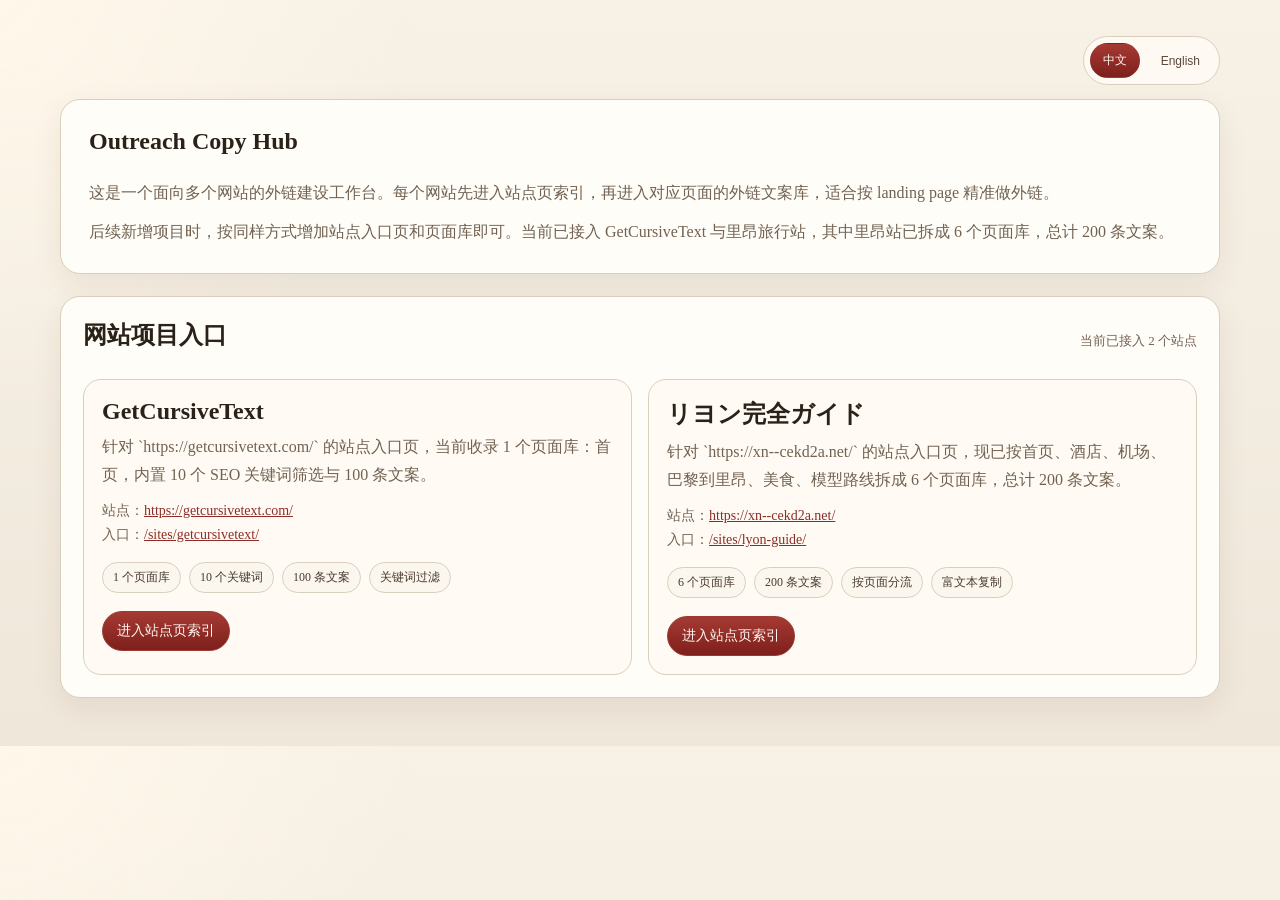
==== commit bb5cbeb1: "feat: add page-indexed outreach libraries" ====
--- a/index.html
+++ b/index.html
@@ -243,40 +243,40 @@
         zh: {
           title: "Outreach Copy Hub",
           hero1:
-            "这是一个面向多个网站的外链建设工作台。每个网站都拥有独立的子页面，承载该站点的关键词过滤、随机复制、锚文本源码和渲染后文案。",
+            "这是一个面向多个网站的外链建设工作台。每个网站先进入站点页索引，再进入对应页面的外链文案库，适合按 landing page 精准做外链。",
           hero2:
-            "后续新增项目时，按同样方式增加一个子目录页面，并在首页补一个入口卡片即可。当前已经接入字体工具站与日语里昂旅行站两个模块。",
+            "后续新增项目时，按同样方式增加站点入口页和页面库即可。当前已接入 GetCursiveText 与里昂旅行站，其中里昂站已拆成 6 个页面库，总计 200 条文案。",
           sectionTitle: "网站项目入口",
           sectionNote: "当前已接入 2 个站点",
           siteLabel: "站点：",
           entryLabel: "入口：",
           getcursiveDesc:
-            "针对 `https://getcursivetext.com/` 的外链建设子页面，已内置 10 个 SEO 关键词筛选与 100 条文案。",
-          getcursiveBadges: ["10 个关键词", "100 条文案", "关键词过滤", "随机复制"],
-          getcursiveCta: "进入外链建设页",
+            "针对 `https://getcursivetext.com/` 的站点入口页，当前收录 1 个页面库：首页，内置 10 个 SEO 关键词筛选与 100 条文案。",
+          getcursiveBadges: ["1 个页面库", "10 个关键词", "100 条文案", "关键词过滤"],
+          getcursiveCta: "进入站点页索引",
           lyonDesc:
-            "针对 `https://xn--cekd2a.net/` 首页的外链建设子页面，当前只服务首页 `/`，并围绕主 SEO 词 `リヨン` 生成 100 条文案。",
-          lyonBadges: ["首页专用", "关键词 リヨン", "100 条文案", "随机复制"],
-          lyonCta: "进入外链建设页",
+            "针对 `https://xn--cekd2a.net/` 的站点入口页，现已按首页、酒店、机场、巴黎到里昂、美食、模型路线拆成 6 个页面库，总计 200 条文案。",
+          lyonBadges: ["6 个页面库", "200 条文案", "按页面分流", "富文本复制"],
+          lyonCta: "进入站点页索引",
         },
         en: {
           title: "Outreach Copy Hub",
           hero1:
-            "This is a multi-site outreach copy workspace. Each website has its own subpage with keyword filtering, random copy actions, anchor-source snippets, and rendered copy variants.",
+            "This is a multi-site outreach copy workspace. Each website now has a site index first, then page-level outreach libraries underneath it, so backlinks can map to the right landing page.",
           hero2:
-            "When you add another project later, follow the same pattern: create a new subdirectory page and add one more entry card on this homepage. The hub currently includes a font-tool site and a Japanese Lyon travel site.",
+            "When you add another project later, follow the same pattern: add a site index and then page-level libraries. The hub currently includes GetCursiveText and a Japanese Lyon travel site, with Lyon split into 6 page libraries and 200 total entries.",
           sectionTitle: "Project Entrypoints",
           sectionNote: "2 sites currently connected",
           siteLabel: "Site: ",
           entryLabel: "Entry: ",
           getcursiveDesc:
-            "A dedicated outreach subpage for `https://getcursivetext.com/`, with 10 SEO keyword filters and 100 copy variants built in.",
-          getcursiveBadges: ["10 keywords", "100 copy lines", "Keyword filter", "Random copy"],
-          getcursiveCta: "Open outreach page",
+            "A site index for `https://getcursivetext.com/`, currently containing 1 homepage library with 10 SEO keyword filters and 100 copy entries.",
+          getcursiveBadges: ["1 page library", "10 keywords", "100 copy lines", "Keyword filter"],
+          getcursiveCta: "Open site index",
           lyonDesc:
-            "A dedicated outreach subpage for the homepage of `https://xn--cekd2a.net/`, focused only on `/` and built around the core SEO term `リヨン` with 100 copy variants.",
-          lyonBadges: ["Homepage only", "Keyword リヨン", "100 copy lines", "Random copy"],
-          lyonCta: "Open outreach page",
+            "A site index for `https://xn--cekd2a.net/`, now split into 6 page libraries covering the homepage, hotel, airport, Paris-to-Lyon, gourmet, and model-course pages with 200 total entries.",
+          lyonBadges: ["6 page libraries", "200 copy lines", "Page-specific targeting", "Rich text copy"],
+          lyonCta: "Open site index",
         },
       };
 
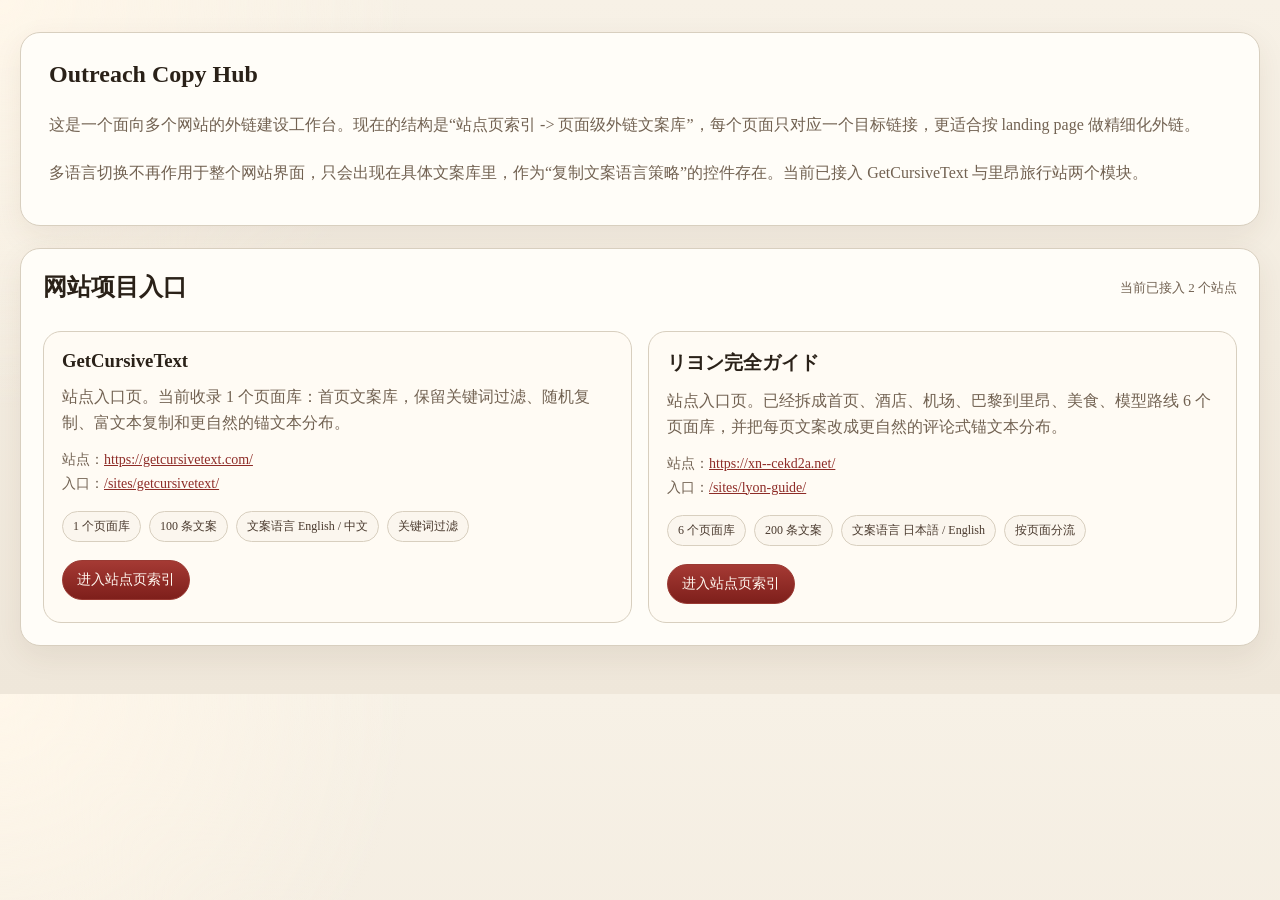
==== commit e20ebfde: "refactor: naturalize outreach copy locale controls" ====
--- a/index.html
+++ b/index.html
@@ -4,323 +4,62 @@
     <meta charset="UTF-8" />
     <meta name="viewport" content="width=device-width, initial-scale=1.0" />
     <title>Outreach Copy Hub</title>
-    <style>
-      :root {
-        color-scheme: light;
-        --bg: #f5f1e8;
-        --panel: #fffdf8;
-        --line: #d8cfbf;
-        --text: #2a2118;
-        --muted: #726252;
-        --link: #8e2c27;
-      }
-
-      * {
-        box-sizing: border-box;
-      }
-
-      body {
-        margin: 0;
-        font-family: "Georgia", "Times New Roman", serif;
-        background:
-          radial-gradient(circle at top left, #fff7ea 0, transparent 28%),
-          linear-gradient(180deg, #f7f1e6 0%, #efe7da 100%);
-        color: var(--text);
-      }
-
-      main {
-        max-width: 1200px;
-        margin: 0 auto;
-        padding: 36px 20px 48px;
-      }
-
-      .topbar {
-        display: flex;
-        justify-content: flex-end;
-        margin-bottom: 14px;
-      }
-
-      .lang-switch {
-        display: inline-flex;
-        gap: 8px;
-        padding: 6px;
-        border: 1px solid var(--line);
-        border-radius: 999px;
-        background: rgba(255, 251, 244, 0.88);
-      }
-
-      .lang-btn {
-        appearance: none;
-        border: 1px solid transparent;
-        border-radius: 999px;
-        background: transparent;
-        color: #5d493b;
-        padding: 8px 12px;
-        font-size: 12px;
-        cursor: pointer;
-      }
-
-      .lang-btn.is-active {
-        background: linear-gradient(180deg, #a53a34 0%, #7e1f1b 100%);
-        color: #fff7ef;
-      }
-
-      .hero,
-      .panel {
-        background: var(--panel);
-        border: 1px solid var(--line);
-        border-radius: 20px;
-        box-shadow: 0 10px 30px rgba(73, 53, 31, 0.08);
-      }
-
-      .hero {
-        padding: 28px;
-        margin-bottom: 22px;
-      }
-
-      h1,
-      h2 {
-        margin: 0 0 12px;
-      }
-
-      p {
-        margin: 0;
-        color: var(--muted);
-        line-height: 1.7;
-      }
-
-      .summary {
-        display: grid;
-        gap: 12px;
-      }
-
-      .panel {
-        padding: 22px;
-      }
-
-      .section-head {
-        display: flex;
-        justify-content: space-between;
-        align-items: center;
-        gap: 16px;
-        margin-bottom: 16px;
-      }
-
-      .section-note {
-        font-size: 13px;
-      }
-
-      .grid {
-        display: grid;
-        grid-template-columns: repeat(auto-fit, minmax(280px, 1fr));
-        gap: 16px;
-      }
-
-      .card {
-        border: 1px solid var(--line);
-        border-radius: 18px;
-        padding: 18px;
-        background: rgba(255, 251, 244, 0.94);
-      }
-
-      .card h3 {
-        margin: 0 0 8px;
-        font-size: 24px;
-      }
-
-      .meta {
-        display: grid;
-        gap: 6px;
-        margin: 14px 0 18px;
-        font-size: 14px;
-        color: var(--muted);
-      }
-
-      .badge-row {
-        display: flex;
-        flex-wrap: wrap;
-        gap: 8px;
-      }
-
-      .badge {
-        display: inline-block;
-        padding: 6px 10px;
-        border-radius: 999px;
-        border: 1px solid var(--line);
-        background: #fbf6ee;
-        font-size: 12px;
-        color: #4a3a2e;
-      }
-
-      .primary-link {
-        display: inline-flex;
-        align-items: center;
-        justify-content: center;
-        padding: 10px 14px;
-        border-radius: 999px;
-        border: 1px solid #9a3a33;
-        background: linear-gradient(180deg, #a53a34 0%, #7e1f1b 100%);
-        color: #fff7ef;
-        text-decoration: none;
-        font-size: 14px;
-      }
-
-      .primary-link:hover {
-        opacity: 0.92;
-      }
-
-      a {
-        color: var(--link);
-      }
-    </style>
+    <link rel="stylesheet" href="./assets/hub.css" />
   </head>
   <body>
     <main>
-      <div class="topbar">
-        <div class="lang-switch" aria-label="Language switcher">
-          <button class="lang-btn" type="button" data-lang="zh">中文</button>
-          <button class="lang-btn" type="button" data-lang="en">English</button>
-        </div>
-      </div>
-
       <section class="hero">
         <div class="summary">
-          <h1 id="hero-title">Outreach Copy Hub</h1>
-          <p id="hero-body-1"></p>
-          <p id="hero-body-2"></p>
+          <h1>Outreach Copy Hub</h1>
+          <p>这是一个面向多个网站的外链建设工作台。现在的结构是“站点页索引 -> 页面级外链文案库”，每个页面只对应一个目标链接，更适合按 landing page 做精细化外链。</p>
+          <p>多语言切换不再作用于整个网站界面，只会出现在具体文案库里，作为“复制文案语言策略”的控件存在。当前已接入 GetCursiveText 与里昂旅行站两个模块。</p>
         </div>
       </section>
 
       <section class="panel">
         <div class="section-head">
-          <h2 id="section-title"></h2>
-          <p class="section-note" id="section-note"></p>
+          <h2>网站项目入口</h2>
+          <p class="section-note">当前已接入 2 个站点</p>
         </div>
 
         <div class="grid">
           <article class="card">
             <h3>GetCursiveText</h3>
-            <p id="card-getcursive-desc"></p>
+            <p>站点入口页。当前收录 1 个页面库：首页文案库，保留关键词过滤、随机复制、富文本复制和更自然的锚文本分布。</p>
             <div class="meta">
-              <div><span id="site-label-1"></span><a href="https://getcursivetext.com/">https://getcursivetext.com/</a></div>
-              <div><span id="entry-label-1"></span><a href="./sites/getcursivetext/">/sites/getcursivetext/</a></div>
+              <div><span>站点：</span><a href="https://getcursivetext.com/">https://getcursivetext.com/</a></div>
+              <div><span>入口：</span><a href="./sites/getcursivetext/">/sites/getcursivetext/</a></div>
             </div>
             <div class="badge-row">
-              <span class="badge" id="badge-getcursive-1"></span>
-              <span class="badge" id="badge-getcursive-2"></span>
-              <span class="badge" id="badge-getcursive-3"></span>
-              <span class="badge" id="badge-getcursive-4"></span>
+              <span class="badge">1 个页面库</span>
+              <span class="badge">100 条文案</span>
+              <span class="badge">文案语言 English / 中文</span>
+              <span class="badge">关键词过滤</span>
             </div>
             <div style="margin-top: 18px">
-              <a class="primary-link" href="./sites/getcursivetext/" id="cta-getcursive"></a>
+              <a class="primary-link" href="./sites/getcursivetext/">进入站点页索引</a>
             </div>
           </article>
 
           <article class="card">
             <h3>リヨン完全ガイド</h3>
-            <p id="card-lyon-desc"></p>
+            <p>站点入口页。已经拆成首页、酒店、机场、巴黎到里昂、美食、模型路线 6 个页面库，并把每页文案改成更自然的评论式锚文本分布。</p>
             <div class="meta">
-              <div><span id="site-label-2"></span><a href="https://xn--cekd2a.net/">https://xn--cekd2a.net/</a></div>
-              <div><span id="entry-label-2"></span><a href="./sites/lyon-guide/">/sites/lyon-guide/</a></div>
+              <div><span>站点：</span><a href="https://xn--cekd2a.net/">https://xn--cekd2a.net/</a></div>
+              <div><span>入口：</span><a href="./sites/lyon-guide/">/sites/lyon-guide/</a></div>
             </div>
             <div class="badge-row">
-              <span class="badge" id="badge-lyon-1"></span>
-              <span class="badge" id="badge-lyon-2"></span>
-              <span class="badge" id="badge-lyon-3"></span>
-              <span class="badge" id="badge-lyon-4"></span>
+              <span class="badge">6 个页面库</span>
+              <span class="badge">200 条文案</span>
+              <span class="badge">文案语言 日本語 / English</span>
+              <span class="badge">按页面分流</span>
             </div>
             <div style="margin-top: 18px">
-              <a class="primary-link" href="./sites/lyon-guide/" id="cta-lyon"></a>
+              <a class="primary-link" href="./sites/lyon-guide/">进入站点页索引</a>
             </div>
           </article>
         </div>
       </section>
     </main>
-
-    <script>
-      const STORAGE_KEY = "outreach-copy-hub-language";
-      const translations = {
-        zh: {
-          title: "Outreach Copy Hub",
-          hero1:
-            "这是一个面向多个网站的外链建设工作台。每个网站先进入站点页索引，再进入对应页面的外链文案库，适合按 landing page 精准做外链。",
-          hero2:
-            "后续新增项目时，按同样方式增加站点入口页和页面库即可。当前已接入 GetCursiveText 与里昂旅行站，其中里昂站已拆成 6 个页面库，总计 200 条文案。",
-          sectionTitle: "网站项目入口",
-          sectionNote: "当前已接入 2 个站点",
-          siteLabel: "站点：",
-          entryLabel: "入口：",
-          getcursiveDesc:
-            "针对 `https://getcursivetext.com/` 的站点入口页，当前收录 1 个页面库：首页，内置 10 个 SEO 关键词筛选与 100 条文案。",
-          getcursiveBadges: ["1 个页面库", "10 个关键词", "100 条文案", "关键词过滤"],
-          getcursiveCta: "进入站点页索引",
-          lyonDesc:
-            "针对 `https://xn--cekd2a.net/` 的站点入口页，现已按首页、酒店、机场、巴黎到里昂、美食、模型路线拆成 6 个页面库，总计 200 条文案。",
-          lyonBadges: ["6 个页面库", "200 条文案", "按页面分流", "富文本复制"],
-          lyonCta: "进入站点页索引",
-        },
-        en: {
-          title: "Outreach Copy Hub",
-          hero1:
-            "This is a multi-site outreach copy workspace. Each website now has a site index first, then page-level outreach libraries underneath it, so backlinks can map to the right landing page.",
-          hero2:
-            "When you add another project later, follow the same pattern: add a site index and then page-level libraries. The hub currently includes GetCursiveText and a Japanese Lyon travel site, with Lyon split into 6 page libraries and 200 total entries.",
-          sectionTitle: "Project Entrypoints",
-          sectionNote: "2 sites currently connected",
-          siteLabel: "Site: ",
-          entryLabel: "Entry: ",
-          getcursiveDesc:
-            "A site index for `https://getcursivetext.com/`, currently containing 1 homepage library with 10 SEO keyword filters and 100 copy entries.",
-          getcursiveBadges: ["1 page library", "10 keywords", "100 copy lines", "Keyword filter"],
-          getcursiveCta: "Open site index",
-          lyonDesc:
-            "A site index for `https://xn--cekd2a.net/`, now split into 6 page libraries covering the homepage, hotel, airport, Paris-to-Lyon, gourmet, and model-course pages with 200 total entries.",
-          lyonBadges: ["6 page libraries", "200 copy lines", "Page-specific targeting", "Rich text copy"],
-          lyonCta: "Open site index",
-        },
-      };
-
-      function getSavedLanguage() {
-        const saved = localStorage.getItem(STORAGE_KEY);
-        return saved === "en" ? "en" : "zh";
-      }
-
-      function setActiveLanguage(lang) {
-        const copy = translations[lang];
-        document.documentElement.lang = lang === "en" ? "en" : "zh-CN";
-        document.title = copy.title;
-        document.getElementById("hero-title").textContent = copy.title;
-        document.getElementById("hero-body-1").textContent = copy.hero1;
-        document.getElementById("hero-body-2").textContent = copy.hero2;
-        document.getElementById("section-title").textContent = copy.sectionTitle;
-        document.getElementById("section-note").textContent = copy.sectionNote;
-        document.getElementById("site-label-1").textContent = copy.siteLabel;
-        document.getElementById("entry-label-1").textContent = copy.entryLabel;
-        document.getElementById("site-label-2").textContent = copy.siteLabel;
-        document.getElementById("entry-label-2").textContent = copy.entryLabel;
-        document.getElementById("card-getcursive-desc").textContent = copy.getcursiveDesc;
-        document.getElementById("card-lyon-desc").textContent = copy.lyonDesc;
-        document.getElementById("cta-getcursive").textContent = copy.getcursiveCta;
-        document.getElementById("cta-lyon").textContent = copy.lyonCta;
-
-        copy.getcursiveBadges.forEach((badge, index) => {
-          document.getElementById(`badge-getcursive-${index + 1}`).textContent = badge;
-        });
-        copy.lyonBadges.forEach((badge, index) => {
-          document.getElementById(`badge-lyon-${index + 1}`).textContent = badge;
-        });
-
-        document.querySelectorAll("[data-lang]").forEach((button) => {
-          button.classList.toggle("is-active", button.getAttribute("data-lang") === lang);
-        });
-        localStorage.setItem(STORAGE_KEY, lang);
-      }
-
-      document.querySelectorAll("[data-lang]").forEach((button) => {
-        button.addEventListener("click", () => setActiveLanguage(button.getAttribute("data-lang")));
-      });
-
-      setActiveLanguage(getSavedLanguage());
-    </script>
   </body>
 </html>
--- a/assets/hub.css
+++ b/assets/hub.css
@@ -0,0 +1,335 @@
+:root {
+  color-scheme: light;
+  --bg: #f5f1e8;
+  --panel: #fffdf8;
+  --line: #d8cfbf;
+  --text: #2a2118;
+  --muted: #726252;
+  --link: #8e2c27;
+  --code-bg: #f3ede2;
+}
+
+* {
+  box-sizing: border-box;
+}
+
+body {
+  margin: 0;
+  font-family: "Georgia", "Times New Roman", serif;
+  background:
+    radial-gradient(circle at top left, #fff7ea 0, transparent 28%),
+    linear-gradient(180deg, #f7f1e6 0%, #efe7da 100%);
+  color: var(--text);
+}
+
+main {
+  max-width: 1680px;
+  margin: 0 auto;
+  padding: 32px 20px 48px;
+}
+
+a {
+  color: var(--link);
+}
+
+h1,
+h2,
+h3 {
+  margin: 0 0 12px;
+}
+
+p {
+  margin: 0 0 10px;
+  color: var(--muted);
+  line-height: 1.65;
+}
+
+.topbar {
+  display: flex;
+  justify-content: flex-end;
+  margin-bottom: 14px;
+}
+
+.lang-switch {
+  display: inline-flex;
+  gap: 8px;
+  padding: 6px;
+  border: 1px solid var(--line);
+  border-radius: 999px;
+  background: rgba(255, 251, 244, 0.88);
+}
+
+.lang-btn {
+  appearance: none;
+  border: 1px solid transparent;
+  border-radius: 999px;
+  background: transparent;
+  color: #5d493b;
+  padding: 8px 12px;
+  font-size: 12px;
+  cursor: pointer;
+}
+
+.lang-btn.is-active {
+  background: linear-gradient(180deg, #a53a34 0%, #7e1f1b 100%);
+  color: #fff7ef;
+}
+
+.hero,
+.panel {
+  background: var(--panel);
+  border: 1px solid var(--line);
+  border-radius: 20px;
+  box-shadow: 0 10px 30px rgba(73, 53, 31, 0.08);
+}
+
+.hero {
+  padding: 28px;
+  margin-bottom: 22px;
+}
+
+.summary {
+  display: grid;
+  gap: 12px;
+}
+
+.panel {
+  padding: 22px;
+}
+
+.breadcrumbs {
+  margin: 0 0 16px;
+  font-size: 13px;
+  color: var(--muted);
+}
+
+.section-head {
+  display: flex;
+  justify-content: space-between;
+  align-items: center;
+  gap: 16px;
+  margin-bottom: 16px;
+}
+
+.section-note {
+  font-size: 13px;
+}
+
+.grid {
+  display: grid;
+  grid-template-columns: repeat(auto-fit, minmax(280px, 1fr));
+  gap: 16px;
+}
+
+.card {
+  border: 1px solid var(--line);
+  border-radius: 18px;
+  padding: 18px;
+  background: rgba(255, 251, 244, 0.94);
+}
+
+.meta {
+  display: grid;
+  gap: 6px;
+  margin: 14px 0 18px;
+  font-size: 14px;
+  color: var(--muted);
+}
+
+.meta strong {
+  color: var(--text);
+}
+
+.badge-row,
+.keywords,
+.chip-row {
+  display: flex;
+  flex-wrap: wrap;
+  gap: 8px;
+}
+
+.badge,
+.keywords span,
+.chip {
+  display: inline-block;
+  padding: 6px 10px;
+  border-radius: 999px;
+  border: 1px solid var(--line);
+  background: #fbf6ee;
+  font-size: 12px;
+  color: #4a3a2e;
+}
+
+.primary-link {
+  display: inline-flex;
+  align-items: center;
+  justify-content: center;
+  padding: 10px 14px;
+  border-radius: 999px;
+  border: 1px solid #9a3a33;
+  background: linear-gradient(180deg, #a53a34 0%, #7e1f1b 100%);
+  color: #fff7ef;
+  text-decoration: none;
+  font-size: 14px;
+}
+
+.primary-link:hover {
+  opacity: 0.92;
+}
+
+.table-wrap {
+  overflow: auto;
+}
+
+table {
+  width: 100%;
+  border-collapse: collapse;
+  table-layout: fixed;
+}
+
+th,
+td {
+  vertical-align: top;
+  border: 1px solid var(--line);
+  padding: 14px;
+}
+
+th {
+  position: sticky;
+  top: 0;
+  background: #f1e8da;
+  text-align: left;
+  font-size: 14px;
+  letter-spacing: 0.03em;
+}
+
+td {
+  background: rgba(255, 253, 248, 0.96);
+  font-size: 14px;
+  line-height: 1.6;
+}
+
+code {
+  display: block;
+  white-space: pre-wrap;
+  word-break: break-word;
+  font-family: "SFMono-Regular", "Consolas", monospace;
+  background: var(--code-bg);
+  padding: 10px;
+  border-radius: 10px;
+  color: #3d3026;
+}
+
+.copy-btn {
+  appearance: none;
+  border: 1px solid #b89f86;
+  background: linear-gradient(180deg, #fff9ef 0%, #efe2cf 100%);
+  color: #463226;
+  border-radius: 999px;
+  padding: 8px 12px;
+  font-size: 12px;
+  line-height: 1;
+  cursor: pointer;
+}
+
+.copy-btn:hover {
+  border-color: #8e2c27;
+  color: #8e2c27;
+}
+
+.th-head {
+  display: flex;
+  flex-direction: column;
+  align-items: flex-start;
+  gap: 10px;
+}
+
+.th-label {
+  font-weight: 700;
+}
+
+.cell-actions {
+  margin-top: 10px;
+}
+
+.status {
+  margin: 0 0 14px;
+  min-height: 20px;
+  color: #6b4330;
+  font-size: 13px;
+}
+
+.muted-note {
+  font-size: 13px;
+}
+
+.copy-config {
+  display: grid;
+  gap: 12px;
+  margin: 0 0 18px;
+}
+
+.config-row {
+  display: flex;
+  flex-wrap: wrap;
+  align-items: center;
+  gap: 12px;
+}
+
+.config-label {
+  font-size: 14px;
+  font-weight: 700;
+  color: var(--text);
+}
+
+.toggle-group {
+  display: flex;
+  flex-wrap: wrap;
+  gap: 10px;
+}
+
+.toggle-btn {
+  appearance: none;
+  border: 1px solid #c7b39e;
+  background: rgba(255, 249, 239, 0.72);
+  color: #5d493b;
+  border-radius: 999px;
+  padding: 9px 14px;
+  font-size: 13px;
+  line-height: 1.2;
+  cursor: pointer;
+  transition: background-color 120ms ease, color 120ms ease, border-color 120ms ease;
+}
+
+.toggle-btn:hover {
+  border-color: #8e2c27;
+  color: #8e2c27;
+}
+
+.toggle-btn.is-active {
+  border-color: #8e2c27;
+  background: linear-gradient(180deg, #a53a34 0%, #7e1f1b 100%);
+  color: #fff7ef;
+  box-shadow: 0 8px 18px rgba(126, 31, 27, 0.18);
+}
+
+@media (max-width: 760px) {
+  main {
+    padding: 24px 14px 36px;
+  }
+
+  .panel,
+  .hero {
+    padding: 18px;
+  }
+
+  .section-head {
+    flex-direction: column;
+    align-items: flex-start;
+  }
+
+  th,
+  td {
+    padding: 10px;
+  }
+}
